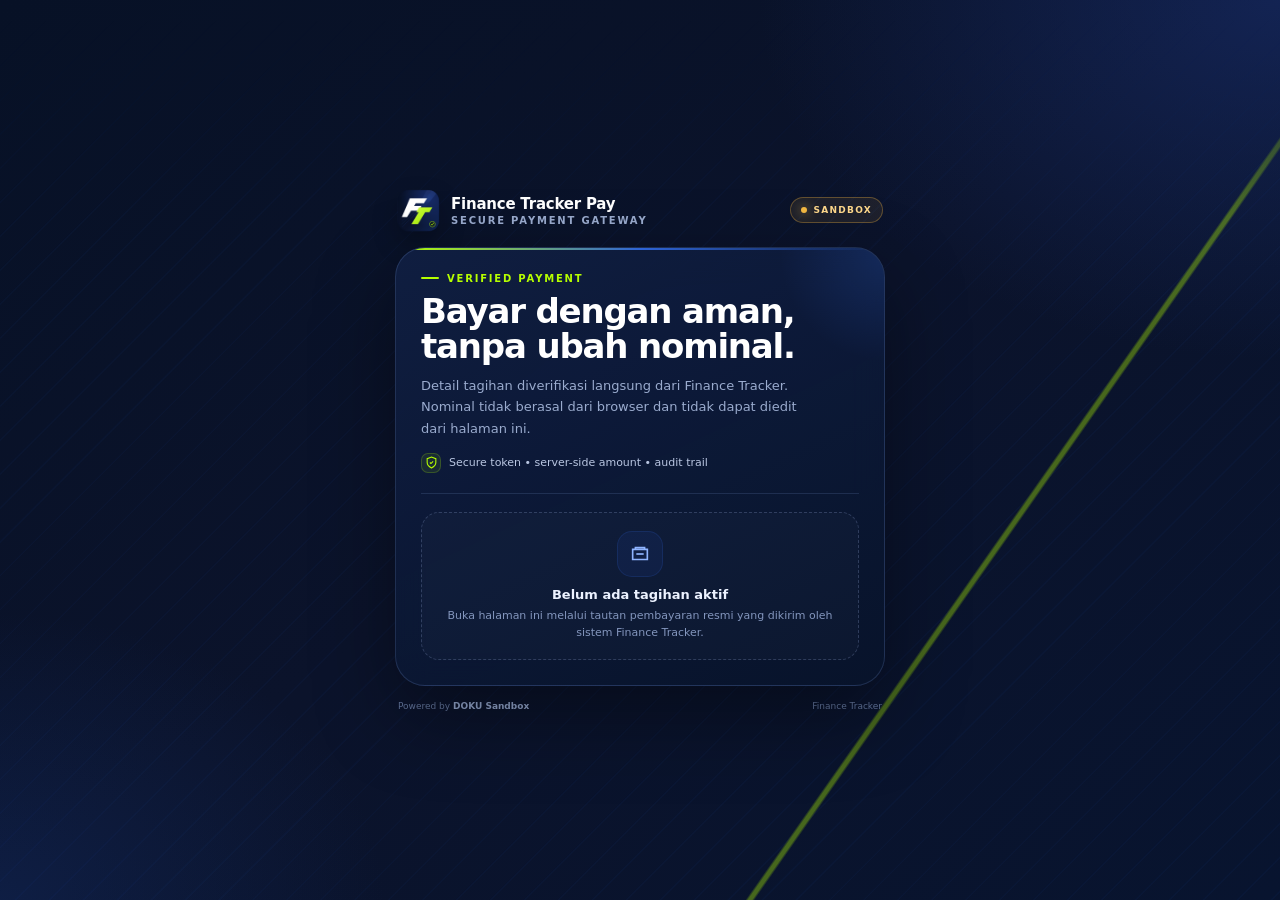
==== index.html @ 3494af99 "Finance Tracker Pay PWA V1" ====
<!DOCTYPE html>
<html lang="id">
<head>
  <meta charset="UTF-8">
  <meta name="viewport" content="width=device-width, initial-scale=1, viewport-fit=cover">
  <meta name="referrer" content="no-referrer">
  <meta name="description" content="Finance Tracker Pay — secure payment portal.">
  <title>Finance Tracker Pay</title>

  <meta name="theme-color" content="#0B132B">
  <meta name="color-scheme" content="dark">
  <meta name="mobile-web-app-capable" content="yes">
  <meta name="apple-mobile-web-app-capable" content="yes">
  <meta name="apple-mobile-web-app-status-bar-style" content="black-translucent">
  <meta name="apple-mobile-web-app-title" content="FT Pay">
  <link rel="manifest" href="./manifest.webmanifest">
  <link rel="icon" type="image/png" sizes="192x192" href="./icons/icon-192.png">
  <link rel="apple-touch-icon" href="./icons/apple-touch-icon.png">

  <style>
    :root{
      --navy:#0B132B;
      --navy-2:#071126;
      --blue:#1E3A8A;
      --blue-2:#2E64D7;
      --green:#B6FF00;
      --green-soft:#D3FF42;
      --white:#FFFFFF;
      --ink:#EAF0FF;
      --muted:#9AABCE;
      --line:rgba(125,154,214,.18);
      --panel:rgba(12,24,55,.86);
      --panel-2:rgba(17,36,78,.58);
      --danger:#FF6B78;
      --warning:#F4B942;
      --success:#B6FF00;
      --shadow:0 30px 80px rgba(0,0,0,.38);
    }
    *{box-sizing:border-box}
    html{min-height:100%;background:var(--navy)}
    body{
      margin:0;min-height:100vh;min-height:100dvh;padding:22px;
      display:grid;place-items:center;overflow-x:hidden;
      font-family:Inter,ui-sans-serif,system-ui,-apple-system,BlinkMacSystemFont,"Segoe UI",sans-serif;
      color:var(--ink);
      background:
        radial-gradient(900px 620px at 100% 0%,rgba(30,58,138,.42),transparent 58%),
        radial-gradient(700px 520px at 0% 100%,rgba(22,55,125,.30),transparent 55%),
        linear-gradient(145deg,#071126 0%,#0B132B 50%,#08142F 100%);
    }
    body:before{
      content:"";position:fixed;inset:0;pointer-events:none;opacity:.42;
      background:
        linear-gradient(125deg,transparent 0 72%,rgba(182,255,0,.85) 72.15% 72.35%,transparent 72.5%),
        repeating-linear-gradient(135deg,transparent 0 22px,rgba(46,100,215,.10) 23px 24px);
      mask-image:linear-gradient(to bottom,transparent 0,#000 24%,#000 100%);
    }
    .shell{width:min(100%,490px);position:relative;z-index:1}
    .brandbar{display:flex;align-items:center;justify-content:space-between;gap:14px;margin:0 2px 15px}
    .brand{display:flex;align-items:center;gap:11px;min-width:0}
    .brand-mark{width:43px;height:43px;flex:0 0 43px;border-radius:13px;box-shadow:0 12px 26px rgba(0,0,0,.24)}
    .brand-copy{min-width:0}
    .brand-name{font-size:15px;font-weight:850;letter-spacing:-.015em;color:#fff;white-space:nowrap}
    .brand-sub{font-size:10px;text-transform:uppercase;letter-spacing:.18em;color:var(--muted);font-weight:700;margin-top:2px}
    .env-badge{display:inline-flex;align-items:center;gap:7px;padding:7px 10px;border-radius:999px;border:1px solid rgba(244,185,66,.32);background:rgba(244,185,66,.08);color:#FFD98C;font-size:9px;font-weight:850;letter-spacing:.14em;text-transform:uppercase;white-space:nowrap}
    .env-dot{width:6px;height:6px;border-radius:50%;background:#F4B942;box-shadow:0 0 12px rgba(244,185,66,.9)}
    .card{position:relative;overflow:hidden;border:1px solid rgba(123,155,220,.20);border-radius:30px;padding:25px;background:linear-gradient(155deg,rgba(16,31,66,.96),rgba(8,19,43,.94));box-shadow:var(--shadow);backdrop-filter:blur(18px)}
    .card:before{content:"";position:absolute;inset:0 0 auto 0;height:2px;background:linear-gradient(90deg,var(--green),var(--blue-2),transparent)}
    .card:after{content:"";position:absolute;width:220px;height:220px;right:-115px;top:-105px;border-radius:50%;background:radial-gradient(circle,rgba(46,100,215,.22),transparent 70%);pointer-events:none}
    .eyebrow{display:flex;align-items:center;gap:8px;color:var(--green);font-size:10px;font-weight:850;letter-spacing:.18em;text-transform:uppercase;margin-bottom:10px}
    .eyebrow:before{content:"";width:18px;height:2px;background:var(--green);border-radius:2px}
    h1{margin:0;font-size:clamp(26px,7vw,34px);line-height:1.04;letter-spacing:-.035em;color:#fff}
    .subtitle{margin:10px 0 0;color:var(--muted);font-size:13px;line-height:1.65;max-width:390px}
    .hero{padding-bottom:20px;border-bottom:1px solid var(--line)}
    .security-row{display:flex;align-items:center;gap:8px;margin-top:14px;color:#B9C6E2;font-size:11px}
    .security-icon{width:20px;height:20px;display:grid;place-items:center;border-radius:7px;background:rgba(182,255,0,.08);border:1px solid rgba(182,255,0,.20);color:var(--green)}
    .detail{display:none;margin-top:18px;border:1px solid var(--line);border-radius:20px;overflow:hidden;background:rgba(255,255,255,.025)}
    .detail-row{display:grid;grid-template-columns:1fr auto;gap:14px;align-items:start;padding:13px 14px;border-bottom:1px solid var(--line)}
    .detail-row:last-child{border-bottom:0}
    .detail-row.amount-row{background:linear-gradient(90deg,rgba(182,255,0,.055),rgba(30,58,138,.06))}
    .detail-label{font-size:9px;font-weight:800;letter-spacing:.14em;text-transform:uppercase;color:#7185AE;padding-top:2px}
    .detail-value{font-size:13px;font-weight:700;color:#EAF0FF;text-align:right;max-width:280px;word-break:break-word}
    .amount-value{font-size:24px;line-height:1;font-weight:900;letter-spacing:-.03em;color:var(--green-soft)}
    .status-pill{display:inline-flex;align-items:center;gap:7px;padding:6px 9px;border-radius:999px;border:1px solid rgba(137,158,204,.20);background:rgba(137,158,204,.08);color:#C9D4EB;font-size:9px;font-weight:850;letter-spacing:.09em;text-transform:uppercase}
    .status-pill:before{content:"";width:6px;height:6px;border-radius:50%;background:currentColor;box-shadow:0 0 9px currentColor}
    .status-pill.open,.status-pill.payment_created,.status-pill.processing{color:#8DB6FF;border-color:rgba(75,130,240,.25);background:rgba(40,93,190,.10)}
    .status-pill.paid{color:var(--green);border-color:rgba(182,255,0,.25);background:rgba(182,255,0,.08)}
    .status-pill.expired,.status-pill.cancelled{color:#FF8E98;border-color:rgba(255,107,120,.25);background:rgba(255,107,120,.08)}
    .cta{width:100%;margin-top:16px;min-height:52px;border:0;border-radius:16px;padding:14px 18px;display:flex;align-items:center;justify-content:center;gap:10px;background:linear-gradient(135deg,#B6FF00,#9FEA00);color:#071126;font-size:14px;font-weight:900;letter-spacing:-.01em;cursor:pointer;box-shadow:0 12px 28px rgba(182,255,0,.15);transition:transform .15s ease,filter .15s ease,opacity .15s ease}
    .cta:hover{transform:translateY(-1px);filter:brightness(1.04)}
    .cta:active{transform:translateY(0)}
    .cta:disabled{cursor:not-allowed;opacity:.48;filter:saturate(.55);box-shadow:none;transform:none}
    .cta svg{width:17px;height:17px}
    .secondary-btn{width:100%;margin-top:10px;min-height:48px;border:1px solid var(--line);border-radius:15px;padding:12px 16px;background:rgba(255,255,255,.025);color:#DCE6FA;font-size:13px;font-weight:800;cursor:pointer}
    .status-box{display:none;margin-top:12px;padding:12px 13px;border-radius:14px;font-size:11px;line-height:1.55;border:1px solid transparent}
    .status-box.loading{display:block;color:#AFC7F8;background:rgba(46,100,215,.08);border-color:rgba(46,100,215,.18)}
    .status-box.success{display:block;color:#D8FFA4;background:rgba(182,255,0,.055);border-color:rgba(182,255,0,.15)}
    .status-box.error{display:block;color:#FFB1B8;background:rgba(255,107,120,.07);border-color:rgba(255,107,120,.16)}
    .empty{display:none;margin-top:18px;padding:18px;border-radius:18px;border:1px dashed rgba(137,158,204,.28);background:rgba(255,255,255,.02);text-align:center}
    .empty-icon{width:46px;height:46px;margin:0 auto 10px;display:grid;place-items:center;border-radius:15px;background:rgba(46,100,215,.09);border:1px solid rgba(46,100,215,.18);color:#8FB4FF}
    .empty-title{font-size:13px;font-weight:850;color:#ECF2FF}
    .empty-copy{font-size:11px;line-height:1.55;color:#8396BD;margin-top:5px}
    .footer{display:flex;align-items:center;justify-content:space-between;gap:12px;margin-top:15px;padding:0 3px;color:#65789F;font-size:9px}
    .footer strong{color:#95A8CF;font-weight:800}
    .install-btn{display:none;border:0;background:none;color:#AFC4ED;font:inherit;font-weight:800;cursor:pointer;padding:0}
    .spinner{width:14px;height:14px;border-radius:50%;border:2px solid rgba(7,17,38,.25);border-top-color:#071126;animation:spin .75s linear infinite}
    @keyframes spin{to{transform:rotate(360deg)}}
    @media(max-width:390px){body{padding:16px}.card{padding:20px;border-radius:25px}.detail-row{grid-template-columns:1fr}.detail-value{text-align:left;max-width:none}.amount-value{font-size:23px}.brand-sub{display:none}}
    @media(prefers-reduced-motion:reduce){*,*:before,*:after{scroll-behavior:auto!important;animation-duration:.001ms!important;animation-iteration-count:1!important;transition:none!important}}
</style>
</head>
<body>
  <main class="shell">
    <header class="brandbar">
      <div class="brand">
        <img class="brand-mark" src="./icons/icon-192.png" alt="FT Pay">
        <div class="brand-copy">
          <div class="brand-name">Finance Tracker Pay</div>
          <div class="brand-sub">Secure Payment Gateway</div>
        </div>
      </div>
      <div class="env-badge"><span class="env-dot"></span>Sandbox</div>
    </header>

    <section class="card" aria-labelledby="pageTitle">
      <div class="hero">
        <div class="eyebrow">Verified Payment</div>
        <h1 id="pageTitle">Bayar dengan aman,<br>tanpa ubah nominal.</h1>
        <p class="subtitle">Detail tagihan diverifikasi langsung dari Finance Tracker. Nominal tidak berasal dari browser dan tidak dapat diedit dari halaman ini.</p>
        <div class="security-row">
          <span class="security-icon" aria-hidden="true">
            <svg viewBox="0 0 24 24" width="13" height="13" fill="none" stroke="currentColor" stroke-width="2"><path d="M12 22s8-4 8-10V5l-8-3-8 3v7c0 6 8 10 8 10Z"/><path d="m9 12 2 2 4-4"/></svg>
          </span>
          Secure token • server-side amount • audit trail
        </div>
      </div>

      <div id="paymentDetail" class="detail" aria-live="polite">
        <div class="detail-row"><span class="detail-label">Referensi</span><span id="referenceNumber" class="detail-value">-</span></div>
        <div class="detail-row"><span class="detail-label">Customer</span><span id="customerName" class="detail-value">-</span></div>
        <div class="detail-row"><span class="detail-label">Keterangan</span><span id="description" class="detail-value">-</span></div>
        <div class="detail-row amount-row"><span class="detail-label">Nominal Resmi</span><span id="amount" class="detail-value amount-value">-</span></div>
        <div class="detail-row"><span class="detail-label">Status</span><span id="paymentStatus" class="status-pill">-</span></div>
      </div>

      <div id="emptyState" class="empty">
        <div class="empty-icon" aria-hidden="true">
          <svg viewBox="0 0 24 24" width="22" height="22" fill="none" stroke="currentColor" stroke-width="1.8"><path d="M4 7h16v11H4z"/><path d="M7 7V5h10v2"/><path d="M8 12h8"/></svg>
        </div>
        <div class="empty-title">Belum ada tagihan aktif</div>
        <div class="empty-copy">Buka halaman ini melalui tautan pembayaran resmi yang dikirim oleh sistem Finance Tracker.</div>
      </div>

      <button id="payButton" class="cta" type="button" disabled>
        <span id="payButtonLabel">Memuat pembayaran...</span>
        <svg viewBox="0 0 24 24" fill="none" stroke="currentColor" stroke-width="2.2"><path d="M5 12h14"/><path d="m13 6 6 6-6 6"/></svg>
      </button>

      <div id="statusBox" class="status-box loading" role="status" aria-live="polite">Memeriksa payment request...</div>
    </section>

    <footer class="footer">
      <span>Powered by <strong>DOKU Sandbox</strong></span>
      <button id="installButton" class="install-btn" type="button">Install FT Pay</button>
      <span>Finance Tracker</span>
    </footer>
  </main>

  <script>
    const API_URL='https://script.google.com/macros/s/AKfycbznn7Acyvb23wN8IBgG95UGuv1fb0SZ-rbpebE2ZGVu-6qINGFwkDV7tyNUpi2CADqu/exec';
    const paymentDetail=document.getElementById('paymentDetail');
    const emptyState=document.getElementById('emptyState');
    const referenceNumber=document.getElementById('referenceNumber');
    const customerName=document.getElementById('customerName');
    const description=document.getElementById('description');
    const amountBox=document.getElementById('amount');
    const paymentStatus=document.getElementById('paymentStatus');
    const payButton=document.getElementById('payButton');
    const payButtonLabel=document.getElementById('payButtonLabel');
    const statusBox=document.getElementById('statusBox');
    const installButton=document.getElementById('installButton');
    const TOKEN_STORAGE_KEY='doku_secure_payment_token';
    const queryParams=new URLSearchParams(window.location.search);
    const hashParams=new URLSearchParams(window.location.hash?window.location.hash.substring(1):'');
    const tokenFromUrl=String(hashParams.get('token')||queryParams.get('token')||'').trim();

    if(tokenFromUrl){
      try{sessionStorage.setItem(TOKEN_STORAGE_KEY,tokenFromUrl);}catch(err){}
      try{history.replaceState(null,document.title,window.location.pathname);}catch(err){}
    }

    let storedToken='';
    try{storedToken=sessionStorage.getItem(TOKEN_STORAGE_KEY)||'';}catch(err){}
    const paymentToken=String(tokenFromUrl||storedToken||'').trim();
    let currentPayment=null;

    if(!paymentToken){showEmptyState();}
    else if(!/^[a-f0-9]{128}$/i.test(paymentToken)){showError('Link pembayaran tidak valid atau sudah tidak tersedia.');}
    else{loadSecurePayment();}

    payButton.addEventListener('click',function(){
      if(!currentPayment||currentPayment.can_pay!==true)return;
      createSecurePayment();
    });

    function loadSecurePayment(){
      emptyState.style.display='none';
      setStatus('loading','Memeriksa payment request...');
      setButton(true,'Memuat pembayaran...');
      jsonpRequest('getSecurePayment',paymentToken,function(response){
        if(!response||response.success!==true||!response.data){showError(response?.message||'Payment request tidak dapat dibaca.');return;}
        currentPayment=response.data;
        renderPayment(currentPayment);
      });
    }

    function renderPayment(data){
      referenceNumber.textContent=data.reference_number||'-';
      customerName.textContent=data.customer_name||'-';
      description.textContent=data.description||'-';
      amountBox.textContent=formatMoney(data.amount,data.currency||'IDR');
      const status=String(data.status||'-').toUpperCase();
      paymentStatus.textContent=status;
      paymentStatus.className='status-pill '+status.toLowerCase();
      paymentDetail.style.display='block';
      emptyState.style.display='none';

      if(status==='PAID'){
        setButton(true,'Pembayaran Sudah Berhasil');
        setStatus('success','Pembayaran ini sudah dikonfirmasi dan tercatat.');
        return;
      }
      if(status==='EXPIRED'){
        setButton(true,'Pembayaran Kedaluwarsa');
        showError('Masa pembayaran telah berakhir. Gunakan tautan pembayaran baru.');
        return;
      }
      if(status==='CANCELLED'){
        setButton(true,'Pembayaran Dibatalkan');
        showError('Payment request ini sudah tidak aktif.');
        return;
      }
      if(data.can_pay!==true){
        setButton(true,'Pembayaran Tidak Tersedia');
        showError('Pembayaran belum dapat diproses untuk status ini.');
        return;
      }
      setButton(false,data.payment_created===true?'Lanjutkan Pembayaran':'Bayar dengan DOKU');
      setStatus('success','Detail pembayaran berhasil diverifikasi dari backend.');
    }

    function createSecurePayment(){
      setButton(true,'Memproses...');
      setStatus('loading','Menyiapkan transaksi DOKU...');
      jsonpRequest('createSecurePayment',paymentToken,function(response){
        if(!response||response.success!==true){setButton(false,'Coba Lagi');showError(response?.message||'Gagal membuat pembayaran.');return;}
        const paymentUrl=response?.data?.payment_url;
        if(!paymentUrl){setButton(false,'Coba Lagi');showError('Payment URL tidak ditemukan.');return;}
        setStatus('loading',response?.data?.reused===true?'Melanjutkan transaksi DOKU yang sudah dibuat...':'Transaksi siap. Mengarahkan ke DOKU...');
        window.location.href=paymentUrl;
      });
    }

    function jsonpRequest(action,token,callback){
      const callbackName='ftPayCallback_'+Date.now()+'_'+Math.random().toString(36).slice(2);
      const script=document.createElement('script');
      const timeout=setTimeout(function(){cleanupJsonp(callbackName,script);showError('Server pembayaran tidak merespons. Silakan coba lagi.');setButton(false,'Coba Lagi');},20000);
      window[callbackName]=function(response){clearTimeout(timeout);cleanupJsonp(callbackName,script);callback(response);};
      script.src=API_URL+'?action='+encodeURIComponent(action)+'&token='+encodeURIComponent(token)+'&callback='+encodeURIComponent(callbackName);
      script.onerror=function(){clearTimeout(timeout);cleanupJsonp(callbackName,script);showError('Tidak dapat menghubungi server pembayaran.');setButton(false,'Coba Lagi');};
      document.body.appendChild(script);
    }

    function cleanupJsonp(callbackName,script){if(script&&script.parentNode)script.remove();try{delete window[callbackName];}catch(err){}}
    function formatMoney(amount,currency){const number=Number(amount);if(!Number.isFinite(number))return '-';try{return new Intl.NumberFormat('id-ID',{style:'currency',currency:currency||'IDR',maximumFractionDigits:0}).format(number);}catch(err){return 'Rp'+number.toLocaleString('id-ID');}}
    function setStatus(type,message){statusBox.className='status-box '+type;statusBox.textContent=message;}
    function setButton(disabled,label){payButton.disabled=disabled;payButtonLabel.textContent=label;}
    function showError(message){paymentDetail.style.display=paymentDetail.style.display||'none';setStatus('error',message);}
    function showEmptyState(){paymentDetail.style.display='none';emptyState.style.display='block';payButton.style.display='none';statusBox.style.display='none';}

    let deferredInstallPrompt=null;
    window.addEventListener('beforeinstallprompt',function(event){event.preventDefault();deferredInstallPrompt=event;installButton.style.display='inline';});
    installButton.addEventListener('click',async function(){if(!deferredInstallPrompt)return;deferredInstallPrompt.prompt();try{await deferredInstallPrompt.userChoice;}catch(err){}deferredInstallPrompt=null;installButton.style.display='none';});
    window.addEventListener('appinstalled',function(){installButton.style.display='none';deferredInstallPrompt=null;});
    if('serviceWorker' in navigator){window.addEventListener('load',function(){navigator.serviceWorker.register('./sw.js').catch(function(){});});}
  </script>
</body>
</html>
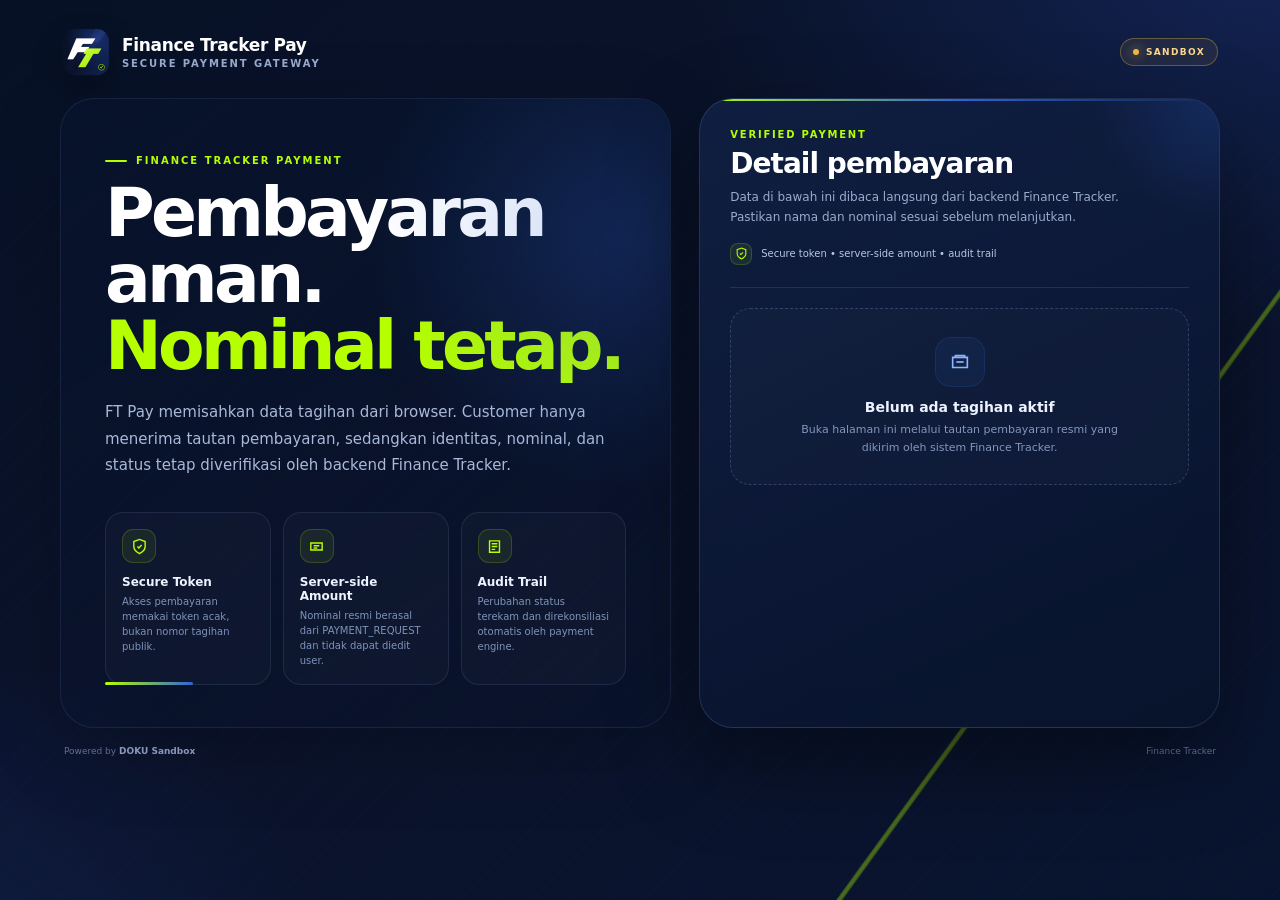
==== commit c2d2a08e: "Update index.html" ====
--- a/index.html
+++ b/index.html
@@ -6,7 +6,6 @@
   <meta name="referrer" content="no-referrer">
   <meta name="description" content="Finance Tracker Pay — secure payment portal.">
   <title>Finance Tracker Pay</title>
-
   <meta name="theme-color" content="#0B132B">
   <meta name="color-scheme" content="dark">
   <meta name="mobile-web-app-capable" content="yes">
@@ -16,96 +15,68 @@
   <link rel="manifest" href="./manifest.webmanifest">
   <link rel="icon" type="image/png" sizes="192x192" href="./icons/icon-192.png">
   <link rel="apple-touch-icon" href="./icons/apple-touch-icon.png">
-
   <style>
     :root{
-      --navy:#0B132B;
-      --navy-2:#071126;
-      --blue:#1E3A8A;
-      --blue-2:#2E64D7;
-      --green:#B6FF00;
-      --green-soft:#D3FF42;
-      --white:#FFFFFF;
-      --ink:#EAF0FF;
-      --muted:#9AABCE;
-      --line:rgba(125,154,214,.18);
-      --panel:rgba(12,24,55,.86);
-      --panel-2:rgba(17,36,78,.58);
-      --danger:#FF6B78;
-      --warning:#F4B942;
-      --success:#B6FF00;
-      --shadow:0 30px 80px rgba(0,0,0,.38);
+      --navy:#0B132B;--navy-2:#071126;--blue:#1E3A8A;--blue-2:#2E64D7;
+      --green:#B6FF00;--green-soft:#D3FF42;--white:#FFFFFF;--ink:#EAF0FF;
+      --muted:#9AABCE;--muted-2:#7185AE;--line:rgba(125,154,214,.18);
+      --panel:rgba(12,24,55,.88);--panel-2:rgba(17,36,78,.60);--danger:#FF6B78;
+      --warning:#F4B942;--shadow:0 34px 90px rgba(0,0,0,.40);
     }
     *{box-sizing:border-box}
     html{min-height:100%;background:var(--navy)}
     body{
-      margin:0;min-height:100vh;min-height:100dvh;padding:22px;
-      display:grid;place-items:center;overflow-x:hidden;
+      margin:0;min-height:100vh;min-height:100dvh;padding:28px;
       font-family:Inter,ui-sans-serif,system-ui,-apple-system,BlinkMacSystemFont,"Segoe UI",sans-serif;
-      color:var(--ink);
+      color:var(--ink);overflow-x:hidden;
       background:
-        radial-gradient(900px 620px at 100% 0%,rgba(30,58,138,.42),transparent 58%),
-        radial-gradient(700px 520px at 0% 100%,rgba(22,55,125,.30),transparent 55%),
-        linear-gradient(145deg,#071126 0%,#0B132B 50%,#08142F 100%);
-    }
-    body:before{
-      content:"";position:fixed;inset:0;pointer-events:none;opacity:.42;
-      background:
-        linear-gradient(125deg,transparent 0 72%,rgba(182,255,0,.85) 72.15% 72.35%,transparent 72.5%),
-        repeating-linear-gradient(135deg,transparent 0 22px,rgba(46,100,215,.10) 23px 24px);
-      mask-image:linear-gradient(to bottom,transparent 0,#000 24%,#000 100%);
-    }
-    .shell{width:min(100%,490px);position:relative;z-index:1}
-    .brandbar{display:flex;align-items:center;justify-content:space-between;gap:14px;margin:0 2px 15px}
-    .brand{display:flex;align-items:center;gap:11px;min-width:0}
-    .brand-mark{width:43px;height:43px;flex:0 0 43px;border-radius:13px;box-shadow:0 12px 26px rgba(0,0,0,.24)}
-    .brand-copy{min-width:0}
-    .brand-name{font-size:15px;font-weight:850;letter-spacing:-.015em;color:#fff;white-space:nowrap}
-    .brand-sub{font-size:10px;text-transform:uppercase;letter-spacing:.18em;color:var(--muted);font-weight:700;margin-top:2px}
-    .env-badge{display:inline-flex;align-items:center;gap:7px;padding:7px 10px;border-radius:999px;border:1px solid rgba(244,185,66,.32);background:rgba(244,185,66,.08);color:#FFD98C;font-size:9px;font-weight:850;letter-spacing:.14em;text-transform:uppercase;white-space:nowrap}
+        radial-gradient(1000px 720px at 100% -10%,rgba(30,58,138,.46),transparent 60%),
+        radial-gradient(800px 620px at -10% 110%,rgba(30,58,138,.28),transparent 58%),
+        linear-gradient(145deg,#071126 0%,#0B132B 52%,#08142F 100%);
+    }
+    body:before{content:"";position:fixed;inset:0;pointer-events:none;opacity:.42;background:
+      linear-gradient(126deg,transparent 0 77%,rgba(182,255,0,.88) 77.12% 77.28%,transparent 77.42%),
+      repeating-linear-gradient(135deg,transparent 0 24px,rgba(46,100,215,.09) 25px 26px);
+      mask-image:linear-gradient(to bottom,transparent 0,#000 20%,#000 100%)}
+    .shell{width:min(100%,1160px);margin:0 auto;position:relative;z-index:1}
+    .brandbar{display:flex;align-items:center;justify-content:space-between;gap:18px;margin:0 2px 22px}
+    .brand{display:flex;align-items:center;gap:12px;min-width:0}.brand-mark{width:48px;height:48px;flex:0 0 48px;border-radius:14px;box-shadow:0 14px 30px rgba(0,0,0,.26)}
+    .brand-copy{min-width:0}.brand-name{font-size:17px;font-weight:900;letter-spacing:-.02em;color:#fff;white-space:nowrap}.brand-sub{font-size:10px;text-transform:uppercase;letter-spacing:.19em;color:var(--muted);font-weight:800;margin-top:3px}
+    .env-badge{display:inline-flex;align-items:center;gap:7px;padding:8px 12px;border-radius:999px;border:1px solid rgba(244,185,66,.34);background:rgba(244,185,66,.08);color:#FFD98C;font-size:9px;font-weight:900;letter-spacing:.15em;text-transform:uppercase;white-space:nowrap}
     .env-dot{width:6px;height:6px;border-radius:50%;background:#F4B942;box-shadow:0 0 12px rgba(244,185,66,.9)}
-    .card{position:relative;overflow:hidden;border:1px solid rgba(123,155,220,.20);border-radius:30px;padding:25px;background:linear-gradient(155deg,rgba(16,31,66,.96),rgba(8,19,43,.94));box-shadow:var(--shadow);backdrop-filter:blur(18px)}
+    .workspace{display:grid;grid-template-columns:minmax(0,1.08fr) minmax(420px,.92fr);gap:28px;align-items:stretch}
+    .intro{position:relative;min-height:610px;padding:56px 44px 42px;border:1px solid rgba(123,155,220,.13);border-radius:34px;overflow:hidden;background:linear-gradient(145deg,rgba(8,20,47,.54),rgba(7,17,38,.20));box-shadow:0 24px 80px rgba(0,0,0,.18)}
+    .intro:before{content:"";position:absolute;inset:-120px -210px auto auto;width:520px;height:520px;border-radius:50%;background:radial-gradient(circle,rgba(46,100,215,.24),transparent 68%);pointer-events:none}
+    .intro:after{content:"";position:absolute;left:44px;bottom:42px;width:88px;height:3px;border-radius:3px;background:linear-gradient(90deg,var(--green),var(--blue-2))}
+    .eyebrow{display:flex;align-items:center;gap:9px;color:var(--green);font-size:10px;font-weight:900;letter-spacing:.20em;text-transform:uppercase;margin-bottom:14px}.eyebrow:before{content:"";width:22px;height:2px;background:var(--green);border-radius:2px}
+    .intro h1{margin:0;max-width:640px;font-size:clamp(42px,5.3vw,68px);line-height:.98;letter-spacing:-.055em;color:#fff}
+    .intro h1 .accent{color:var(--green)}
+    .intro-copy{max-width:600px;margin:20px 0 0;color:#AAB9D8;font-size:15px;line-height:1.75}
+    .trust-grid{display:grid;grid-template-columns:repeat(3,1fr);gap:12px;margin-top:34px}
+    .trust-item{min-height:120px;padding:16px;border:1px solid rgba(125,154,214,.14);border-radius:18px;background:rgba(255,255,255,.025)}
+    .trust-icon{width:34px;height:34px;display:grid;place-items:center;border-radius:11px;background:rgba(182,255,0,.07);border:1px solid rgba(182,255,0,.17);color:var(--green);margin-bottom:12px}.trust-icon svg{width:17px;height:17px}
+    .trust-title{font-size:12px;font-weight:900;color:#EDF3FF}.trust-copy{margin-top:5px;color:#7F93BA;font-size:10px;line-height:1.5}
+    .card{position:relative;overflow:hidden;border:1px solid rgba(123,155,220,.20);border-radius:34px;padding:30px;background:linear-gradient(155deg,rgba(16,31,66,.97),rgba(8,19,43,.95));box-shadow:var(--shadow);backdrop-filter:blur(18px)}
     .card:before{content:"";position:absolute;inset:0 0 auto 0;height:2px;background:linear-gradient(90deg,var(--green),var(--blue-2),transparent)}
-    .card:after{content:"";position:absolute;width:220px;height:220px;right:-115px;top:-105px;border-radius:50%;background:radial-gradient(circle,rgba(46,100,215,.22),transparent 70%);pointer-events:none}
-    .eyebrow{display:flex;align-items:center;gap:8px;color:var(--green);font-size:10px;font-weight:850;letter-spacing:.18em;text-transform:uppercase;margin-bottom:10px}
-    .eyebrow:before{content:"";width:18px;height:2px;background:var(--green);border-radius:2px}
-    h1{margin:0;font-size:clamp(26px,7vw,34px);line-height:1.04;letter-spacing:-.035em;color:#fff}
-    .subtitle{margin:10px 0 0;color:var(--muted);font-size:13px;line-height:1.65;max-width:390px}
-    .hero{padding-bottom:20px;border-bottom:1px solid var(--line)}
-    .security-row{display:flex;align-items:center;gap:8px;margin-top:14px;color:#B9C6E2;font-size:11px}
-    .security-icon{width:20px;height:20px;display:grid;place-items:center;border-radius:7px;background:rgba(182,255,0,.08);border:1px solid rgba(182,255,0,.20);color:var(--green)}
-    .detail{display:none;margin-top:18px;border:1px solid var(--line);border-radius:20px;overflow:hidden;background:rgba(255,255,255,.025)}
-    .detail-row{display:grid;grid-template-columns:1fr auto;gap:14px;align-items:start;padding:13px 14px;border-bottom:1px solid var(--line)}
-    .detail-row:last-child{border-bottom:0}
-    .detail-row.amount-row{background:linear-gradient(90deg,rgba(182,255,0,.055),rgba(30,58,138,.06))}
-    .detail-label{font-size:9px;font-weight:800;letter-spacing:.14em;text-transform:uppercase;color:#7185AE;padding-top:2px}
-    .detail-value{font-size:13px;font-weight:700;color:#EAF0FF;text-align:right;max-width:280px;word-break:break-word}
-    .amount-value{font-size:24px;line-height:1;font-weight:900;letter-spacing:-.03em;color:var(--green-soft)}
-    .status-pill{display:inline-flex;align-items:center;gap:7px;padding:6px 9px;border-radius:999px;border:1px solid rgba(137,158,204,.20);background:rgba(137,158,204,.08);color:#C9D4EB;font-size:9px;font-weight:850;letter-spacing:.09em;text-transform:uppercase}
-    .status-pill:before{content:"";width:6px;height:6px;border-radius:50%;background:currentColor;box-shadow:0 0 9px currentColor}
-    .status-pill.open,.status-pill.payment_created,.status-pill.processing{color:#8DB6FF;border-color:rgba(75,130,240,.25);background:rgba(40,93,190,.10)}
-    .status-pill.paid{color:var(--green);border-color:rgba(182,255,0,.25);background:rgba(182,255,0,.08)}
-    .status-pill.expired,.status-pill.cancelled{color:#FF8E98;border-color:rgba(255,107,120,.25);background:rgba(255,107,120,.08)}
-    .cta{width:100%;margin-top:16px;min-height:52px;border:0;border-radius:16px;padding:14px 18px;display:flex;align-items:center;justify-content:center;gap:10px;background:linear-gradient(135deg,#B6FF00,#9FEA00);color:#071126;font-size:14px;font-weight:900;letter-spacing:-.01em;cursor:pointer;box-shadow:0 12px 28px rgba(182,255,0,.15);transition:transform .15s ease,filter .15s ease,opacity .15s ease}
-    .cta:hover{transform:translateY(-1px);filter:brightness(1.04)}
-    .cta:active{transform:translateY(0)}
-    .cta:disabled{cursor:not-allowed;opacity:.48;filter:saturate(.55);box-shadow:none;transform:none}
-    .cta svg{width:17px;height:17px}
-    .secondary-btn{width:100%;margin-top:10px;min-height:48px;border:1px solid var(--line);border-radius:15px;padding:12px 16px;background:rgba(255,255,255,.025);color:#DCE6FA;font-size:13px;font-weight:800;cursor:pointer}
-    .status-box{display:none;margin-top:12px;padding:12px 13px;border-radius:14px;font-size:11px;line-height:1.55;border:1px solid transparent}
-    .status-box.loading{display:block;color:#AFC7F8;background:rgba(46,100,215,.08);border-color:rgba(46,100,215,.18)}
-    .status-box.success{display:block;color:#D8FFA4;background:rgba(182,255,0,.055);border-color:rgba(182,255,0,.15)}
-    .status-box.error{display:block;color:#FFB1B8;background:rgba(255,107,120,.07);border-color:rgba(255,107,120,.16)}
-    .empty{display:none;margin-top:18px;padding:18px;border-radius:18px;border:1px dashed rgba(137,158,204,.28);background:rgba(255,255,255,.02);text-align:center}
-    .empty-icon{width:46px;height:46px;margin:0 auto 10px;display:grid;place-items:center;border-radius:15px;background:rgba(46,100,215,.09);border:1px solid rgba(46,100,215,.18);color:#8FB4FF}
-    .empty-title{font-size:13px;font-weight:850;color:#ECF2FF}
-    .empty-copy{font-size:11px;line-height:1.55;color:#8396BD;margin-top:5px}
-    .footer{display:flex;align-items:center;justify-content:space-between;gap:12px;margin-top:15px;padding:0 3px;color:#65789F;font-size:9px}
-    .footer strong{color:#95A8CF;font-weight:800}
-    .install-btn{display:none;border:0;background:none;color:#AFC4ED;font:inherit;font-weight:800;cursor:pointer;padding:0}
-    .spinner{width:14px;height:14px;border-radius:50%;border:2px solid rgba(7,17,38,.25);border-top-color:#071126;animation:spin .75s linear infinite}
-    @keyframes spin{to{transform:rotate(360deg)}}
-    @media(max-width:390px){body{padding:16px}.card{padding:20px;border-radius:25px}.detail-row{grid-template-columns:1fr}.detail-value{text-align:left;max-width:none}.amount-value{font-size:23px}.brand-sub{display:none}}
+    .card:after{content:"";position:absolute;width:250px;height:250px;right:-125px;top:-125px;border-radius:50%;background:radial-gradient(circle,rgba(46,100,215,.22),transparent 70%);pointer-events:none}
+    .card-head{padding-bottom:22px;border-bottom:1px solid var(--line);position:relative;z-index:1}
+    .card-kicker{color:var(--green);font-size:10px;font-weight:900;letter-spacing:.18em;text-transform:uppercase;margin-bottom:9px}
+    .card h2,.card h1{margin:0;color:#fff;letter-spacing:-.035em}.card h2{font-size:28px;line-height:1.05}.card h1{font-size:30px;line-height:1.05}
+    .card-subtitle{margin:10px 0 0;color:var(--muted);font-size:12px;line-height:1.65;max-width:430px}
+    .secure-note{display:flex;align-items:center;gap:9px;margin-top:15px;color:#B9C6E2;font-size:10px}.secure-note-icon{width:22px;height:22px;display:grid;place-items:center;border-radius:8px;background:rgba(182,255,0,.08);border:1px solid rgba(182,255,0,.18);color:var(--green)}
+    .detail{display:none;margin-top:20px;border:1px solid var(--line);border-radius:20px;overflow:hidden;background:rgba(255,255,255,.025)}
+    .detail-row{display:grid;grid-template-columns:145px 1fr;gap:18px;align-items:start;padding:14px 15px;border-bottom:1px solid var(--line)}.detail-row:last-child{border-bottom:0}.detail-row.amount-row{background:linear-gradient(90deg,rgba(182,255,0,.055),rgba(30,58,138,.06))}
+    .detail-label{font-size:9px;font-weight:850;letter-spacing:.14em;text-transform:uppercase;color:var(--muted-2);padding-top:2px}.detail-value{font-size:13px;font-weight:750;color:#EAF0FF;text-align:right;word-break:break-word}.amount-value{font-size:26px;line-height:1;font-weight:950;letter-spacing:-.035em;color:var(--green-soft)}
+    .status-pill{display:inline-flex;align-items:center;gap:7px;padding:6px 9px;border-radius:999px;border:1px solid rgba(137,158,204,.20);background:rgba(137,158,204,.08);color:#C9D4EB;font-size:9px;font-weight:900;letter-spacing:.09em;text-transform:uppercase}.status-pill:before{content:"";width:6px;height:6px;border-radius:50%;background:currentColor;box-shadow:0 0 9px currentColor}
+    .status-pill.open,.status-pill.payment_created,.status-pill.processing{color:#8DB6FF;border-color:rgba(75,130,240,.25);background:rgba(40,93,190,.10)}.status-pill.paid{color:var(--green);border-color:rgba(182,255,0,.25);background:rgba(182,255,0,.08)}.status-pill.expired,.status-pill.cancelled{color:#FF8E98;border-color:rgba(255,107,120,.25);background:rgba(255,107,120,.08)}
+    .empty{display:none;margin-top:20px;padding:28px 20px;border-radius:20px;border:1px dashed rgba(137,158,204,.28);background:rgba(255,255,255,.02);text-align:center}.empty-icon{width:50px;height:50px;margin:0 auto 12px;display:grid;place-items:center;border-radius:16px;background:rgba(46,100,215,.09);border:1px solid rgba(46,100,215,.18);color:#8FB4FF}.empty-title{font-size:14px;font-weight:900;color:#ECF2FF}.empty-copy{max-width:340px;margin:6px auto 0;font-size:11px;line-height:1.6;color:#8396BD}
+    .cta{width:100%;margin-top:17px;min-height:54px;border:0;border-radius:16px;padding:14px 18px;display:flex;align-items:center;justify-content:center;gap:10px;background:linear-gradient(135deg,#B6FF00,#9FEA00);color:#071126;font-size:14px;font-weight:950;letter-spacing:-.01em;cursor:pointer;box-shadow:0 13px 30px rgba(182,255,0,.15);transition:transform .15s ease,filter .15s ease,opacity .15s ease}.cta:hover{transform:translateY(-1px);filter:brightness(1.04)}.cta:active{transform:translateY(0)}.cta:disabled{cursor:not-allowed;opacity:.48;filter:saturate(.55);box-shadow:none;transform:none}.cta svg{width:17px;height:17px}
+    .secondary-btn{width:100%;margin-top:10px;min-height:48px;border:1px solid var(--line);border-radius:15px;padding:12px 16px;background:rgba(255,255,255,.025);color:#DCE6FA;font-size:13px;font-weight:850;cursor:pointer}
+    .status-box{display:none;margin-top:12px;padding:12px 13px;border-radius:14px;font-size:11px;line-height:1.55;border:1px solid transparent}.status-box.loading{display:block;color:#AFC7F8;background:rgba(46,100,215,.08);border-color:rgba(46,100,215,.18)}.status-box.success{display:block;color:#D8FFA4;background:rgba(182,255,0,.055);border-color:rgba(182,255,0,.15)}.status-box.error{display:block;color:#FFB1B8;background:rgba(255,107,120,.07);border-color:rgba(255,107,120,.16)}
+    .footer{display:flex;align-items:center;justify-content:space-between;gap:12px;margin-top:18px;padding:0 4px;color:#65789F;font-size:9px}.footer strong{color:#95A8CF;font-weight:850}.install-btn{display:none;border:0;background:none;color:#AFC4ED;font:inherit;font-weight:850;cursor:pointer;padding:0}
+    .result-icon{width:78px;height:78px;margin-bottom:20px;display:grid;place-items:center;border-radius:24px;border:1px solid rgba(46,100,215,.18);background:rgba(46,100,215,.07);color:#8FB4FF;box-shadow:0 14px 36px rgba(0,0,0,.20)}.result-icon svg{width:36px;height:36px}.result-icon.success{color:var(--green);background:rgba(182,255,0,.07);border-color:rgba(182,255,0,.2)}.result-icon.failed{color:#FF8E98;background:rgba(255,107,120,.07);border-color:rgba(255,107,120,.18)}
+    @media(max-width:900px){body{padding:20px}.shell{width:min(100%,600px)}.workspace{grid-template-columns:1fr;gap:16px}.intro{min-height:auto;padding:28px 26px 30px}.intro h1{font-size:clamp(34px,8vw,48px)}.intro-copy{font-size:13px;margin-top:14px}.trust-grid{margin-top:22px}.card{padding:26px}.intro:after{display:none}}
+    @media(max-width:560px){body{padding:15px}.brandbar{margin-bottom:14px}.brand-mark{width:42px;height:42px;flex-basis:42px}.brand-name{font-size:15px}.brand-sub{display:none}.intro{padding:22px 20px;border-radius:26px}.intro h1{font-size:34px}.intro-copy{font-size:12px}.trust-grid{grid-template-columns:1fr;gap:8px}.trust-item{min-height:0;padding:12px 13px;display:grid;grid-template-columns:30px 1fr;column-gap:10px;align-items:center}.trust-icon{width:30px;height:30px;margin:0;grid-row:1/3}.trust-title{font-size:11px}.trust-copy{margin:1px 0 0}.card{padding:21px;border-radius:26px}.card h2,.card h1{font-size:25px}.detail-row{grid-template-columns:1fr;gap:5px}.detail-value{text-align:left}.amount-value{font-size:24px}.footer{flex-wrap:wrap;justify-content:center}.env-badge{padding:7px 9px}.result-icon{width:68px;height:68px;border-radius:21px}}
     @media(prefers-reduced-motion:reduce){*,*:before,*:after{scroll-behavior:auto!important;animation-duration:.001ms!important;animation-iteration-count:1!important;transition:none!important}}
 </style>
 </head>
@@ -114,60 +85,54 @@
     <header class="brandbar">
       <div class="brand">
         <img class="brand-mark" src="./icons/icon-192.png" alt="FT Pay">
-        <div class="brand-copy">
-          <div class="brand-name">Finance Tracker Pay</div>
-          <div class="brand-sub">Secure Payment Gateway</div>
-        </div>
+        <div class="brand-copy"><div class="brand-name">Finance Tracker Pay</div><div class="brand-sub">Secure Payment Gateway</div></div>
       </div>
       <div class="env-badge"><span class="env-dot"></span>Sandbox</div>
     </header>
 
-    <section class="card" aria-labelledby="pageTitle">
-      <div class="hero">
-        <div class="eyebrow">Verified Payment</div>
-        <h1 id="pageTitle">Bayar dengan aman,<br>tanpa ubah nominal.</h1>
-        <p class="subtitle">Detail tagihan diverifikasi langsung dari Finance Tracker. Nominal tidak berasal dari browser dan tidak dapat diedit dari halaman ini.</p>
-        <div class="security-row">
-          <span class="security-icon" aria-hidden="true">
-            <svg viewBox="0 0 24 24" width="13" height="13" fill="none" stroke="currentColor" stroke-width="2"><path d="M12 22s8-4 8-10V5l-8-3-8 3v7c0 6 8 10 8 10Z"/><path d="m9 12 2 2 4-4"/></svg>
-          </span>
-          Secure token • server-side amount • audit trail
-        </div>
-      </div>
-
-      <div id="paymentDetail" class="detail" aria-live="polite">
-        <div class="detail-row"><span class="detail-label">Referensi</span><span id="referenceNumber" class="detail-value">-</span></div>
-        <div class="detail-row"><span class="detail-label">Customer</span><span id="customerName" class="detail-value">-</span></div>
-        <div class="detail-row"><span class="detail-label">Keterangan</span><span id="description" class="detail-value">-</span></div>
-        <div class="detail-row amount-row"><span class="detail-label">Nominal Resmi</span><span id="amount" class="detail-value amount-value">-</span></div>
-        <div class="detail-row"><span class="detail-label">Status</span><span id="paymentStatus" class="status-pill">-</span></div>
-      </div>
-
-      <div id="emptyState" class="empty">
-        <div class="empty-icon" aria-hidden="true">
-          <svg viewBox="0 0 24 24" width="22" height="22" fill="none" stroke="currentColor" stroke-width="1.8"><path d="M4 7h16v11H4z"/><path d="M7 7V5h10v2"/><path d="M8 12h8"/></svg>
-        </div>
-        <div class="empty-title">Belum ada tagihan aktif</div>
-        <div class="empty-copy">Buka halaman ini melalui tautan pembayaran resmi yang dikirim oleh sistem Finance Tracker.</div>
-      </div>
-
-      <button id="payButton" class="cta" type="button" disabled>
-        <span id="payButtonLabel">Memuat pembayaran...</span>
-        <svg viewBox="0 0 24 24" fill="none" stroke="currentColor" stroke-width="2.2"><path d="M5 12h14"/><path d="m13 6 6 6-6 6"/></svg>
-      </button>
-
-      <div id="statusBox" class="status-box loading" role="status" aria-live="polite">Memeriksa payment request...</div>
-    </section>
-
-    <footer class="footer">
-      <span>Powered by <strong>DOKU Sandbox</strong></span>
-      <button id="installButton" class="install-btn" type="button">Install FT Pay</button>
-      <span>Finance Tracker</span>
-    </footer>
+    <div class="workspace">
+      <section class="intro" aria-labelledby="introTitle">
+        <div class="eyebrow">Finance Tracker Payment</div>
+        <h1 id="introTitle">Pembayaran aman.<br><span class="accent">Nominal tetap.</span></h1>
+        <p class="intro-copy">FT Pay memisahkan data tagihan dari browser. Customer hanya menerima tautan pembayaran, sedangkan identitas, nominal, dan status tetap diverifikasi oleh backend Finance Tracker.</p>
+        <div class="trust-grid">
+          <div class="trust-item"><div class="trust-icon"><svg viewBox="0 0 24 24" fill="none" stroke="currentColor" stroke-width="2"><path d="M12 22s8-4 8-10V5l-8-3-8 3v7c0 6 8 10 8 10Z"/><path d="m9 12 2 2 4-4"/></svg></div><div class="trust-title">Secure Token</div><div class="trust-copy">Akses pembayaran memakai token acak, bukan nomor tagihan publik.</div></div>
+          <div class="trust-item"><div class="trust-icon"><svg viewBox="0 0 24 24" fill="none" stroke="currentColor" stroke-width="2"><path d="M4 7h16v10H4z"/><path d="M8 11h8M8 14h5"/></svg></div><div class="trust-title">Server-side Amount</div><div class="trust-copy">Nominal resmi berasal dari PAYMENT_REQUEST dan tidak dapat diedit user.</div></div>
+          <div class="trust-item"><div class="trust-icon"><svg viewBox="0 0 24 24" fill="none" stroke="currentColor" stroke-width="2"><path d="M5 4h14v16H5z"/><path d="M8 8h8M8 12h8M8 16h5"/></svg></div><div class="trust-title">Audit Trail</div><div class="trust-copy">Perubahan status terekam dan direkonsiliasi otomatis oleh payment engine.</div></div>
+        </div>
+      </section>
+
+      <section class="card" aria-labelledby="pageTitle">
+        <div class="card-head">
+          <div class="card-kicker">Verified Payment</div>
+          <h2 id="pageTitle">Detail pembayaran</h2>
+          <p class="card-subtitle">Data di bawah ini dibaca langsung dari backend Finance Tracker. Pastikan nama dan nominal sesuai sebelum melanjutkan.</p>
+          <div class="secure-note"><span class="secure-note-icon"><svg viewBox="0 0 24 24" width="13" height="13" fill="none" stroke="currentColor" stroke-width="2"><path d="M12 22s8-4 8-10V5l-8-3-8 3v7c0 6 8 10 8 10Z"/><path d="m9 12 2 2 4-4"/></svg></span> Secure token • server-side amount • audit trail</div>
+        </div>
+
+        <div id="paymentDetail" class="detail" aria-live="polite">
+          <div class="detail-row"><span class="detail-label">Referensi</span><span id="referenceNumber" class="detail-value">-</span></div>
+          <div class="detail-row"><span class="detail-label">Customer</span><span id="customerName" class="detail-value">-</span></div>
+          <div class="detail-row"><span class="detail-label">Keterangan</span><span id="description" class="detail-value">-</span></div>
+          <div class="detail-row amount-row"><span class="detail-label">Nominal Resmi</span><span id="amount" class="detail-value amount-value">-</span></div>
+          <div class="detail-row"><span class="detail-label">Status</span><span id="paymentStatus" class="status-pill">-</span></div>
+        </div>
+
+        <div id="emptyState" class="empty">
+          <div class="empty-icon"><svg viewBox="0 0 24 24" width="22" height="22" fill="none" stroke="currentColor" stroke-width="1.8"><path d="M4 7h16v11H4z"/><path d="M7 7V5h10v2"/><path d="M8 12h8"/></svg></div>
+          <div class="empty-title">Belum ada tagihan aktif</div>
+          <div class="empty-copy">Buka halaman ini melalui tautan pembayaran resmi yang dikirim oleh sistem Finance Tracker.</div>
+        </div>
+
+        <button id="payButton" class="cta" type="button" disabled><span id="payButtonLabel">Memuat pembayaran...</span><svg viewBox="0 0 24 24" fill="none" stroke="currentColor" stroke-width="2.2"><path d="M5 12h14"/><path d="m13 6 6 6-6 6"/></svg></button>
+        <div id="statusBox" class="status-box loading" role="status" aria-live="polite">Memeriksa payment request...</div>
+      </section>
+    </div>
+
+    <footer class="footer"><span>Powered by <strong>DOKU Sandbox</strong></span><button id="installButton" class="install-btn" type="button">Install FT Pay</button><span>Finance Tracker</span></footer>
   </main>
-
   <script>
-    const API_URL='https://script.google.com/macros/s/AKfycbznn7Acyvb23wN8IBgG95UGuv1fb0SZ-rbpebE2ZGVu-6qINGFwkDV7tyNUpi2CADqu/exec';
+const API_URL='https://script.google.com/macros/s/AKfycbznn7Acyvb23wN8IBgG95UGuv1fb0SZ-rbpebE2ZGVu-6qINGFwkDV7tyNUpi2CADqu/exec';
     const paymentDetail=document.getElementById('paymentDetail');
     const emptyState=document.getElementById('emptyState');
     const referenceNumber=document.getElementById('referenceNumber');
@@ -285,4 +250,4 @@
     if('serviceWorker' in navigator){window.addEventListener('load',function(){navigator.serviceWorker.register('./sw.js').catch(function(){});});}
   </script>
 </body>
-</html>+</html>
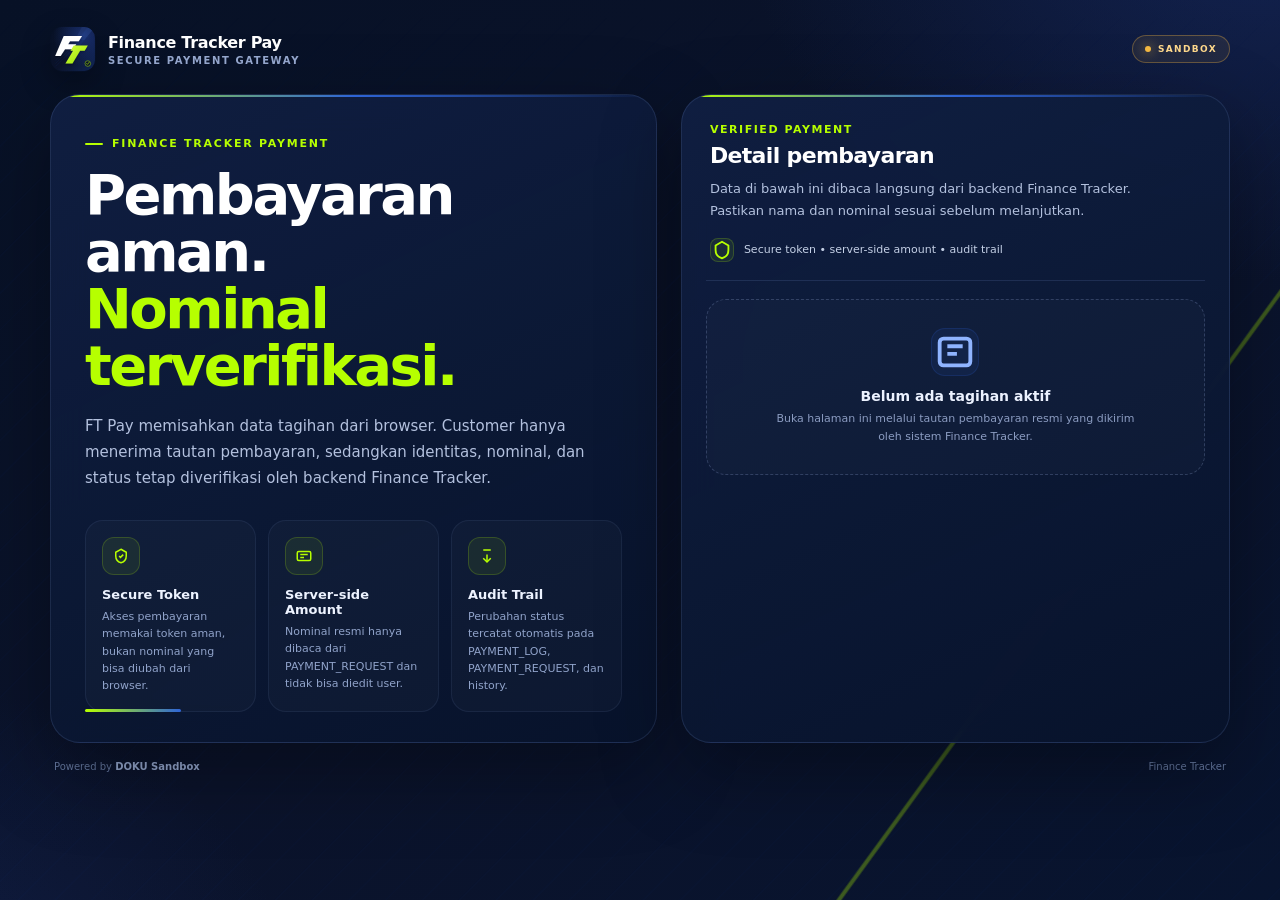
==== commit bf895ce0: "Add files via upload" ====
--- a/index.html
+++ b/index.html
@@ -18,99 +18,116 @@
   <style>
     :root{
       --navy:#0B132B;--navy-2:#071126;--blue:#1E3A8A;--blue-2:#2E64D7;
-      --green:#B6FF00;--green-soft:#D3FF42;--white:#FFFFFF;--ink:#EAF0FF;
-      --muted:#9AABCE;--muted-2:#7185AE;--line:rgba(125,154,214,.18);
-      --panel:rgba(12,24,55,.88);--panel-2:rgba(17,36,78,.60);--danger:#FF6B78;
-      --warning:#F4B942;--shadow:0 34px 90px rgba(0,0,0,.40);
+      --green:#B6FF00;--green-soft:#D3FF42;--ink:#EAF0FF;--muted:#B3C1DE;--muted-2:#8195BE;
+      --line:rgba(125,154,214,.16);--line-2:rgba(125,154,214,.10);--shadow:0 28px 80px rgba(0,0,0,.35);
     }
     *{box-sizing:border-box}
     html{min-height:100%;background:var(--navy)}
     body{
-      margin:0;min-height:100vh;min-height:100dvh;padding:28px;
+      margin:0;min-height:100vh;min-height:100dvh;padding:26px;
       font-family:Inter,ui-sans-serif,system-ui,-apple-system,BlinkMacSystemFont,"Segoe UI",sans-serif;
       color:var(--ink);overflow-x:hidden;
       background:
-        radial-gradient(1000px 720px at 100% -10%,rgba(30,58,138,.46),transparent 60%),
-        radial-gradient(800px 620px at -10% 110%,rgba(30,58,138,.28),transparent 58%),
+        radial-gradient(900px 620px at 100% -10%,rgba(30,58,138,.42),transparent 60%),
+        radial-gradient(720px 540px at -10% 110%,rgba(30,58,138,.26),transparent 58%),
         linear-gradient(145deg,#071126 0%,#0B132B 52%,#08142F 100%);
     }
-    body:before{content:"";position:fixed;inset:0;pointer-events:none;opacity:.42;background:
-      linear-gradient(126deg,transparent 0 77%,rgba(182,255,0,.88) 77.12% 77.28%,transparent 77.42%),
-      repeating-linear-gradient(135deg,transparent 0 24px,rgba(46,100,215,.09) 25px 26px);
-      mask-image:linear-gradient(to bottom,transparent 0,#000 20%,#000 100%)}
-    .shell{width:min(100%,1160px);margin:0 auto;position:relative;z-index:1}
-    .brandbar{display:flex;align-items:center;justify-content:space-between;gap:18px;margin:0 2px 22px}
-    .brand{display:flex;align-items:center;gap:12px;min-width:0}.brand-mark{width:48px;height:48px;flex:0 0 48px;border-radius:14px;box-shadow:0 14px 30px rgba(0,0,0,.26)}
-    .brand-copy{min-width:0}.brand-name{font-size:17px;font-weight:900;letter-spacing:-.02em;color:#fff;white-space:nowrap}.brand-sub{font-size:10px;text-transform:uppercase;letter-spacing:.19em;color:var(--muted);font-weight:800;margin-top:3px}
-    .env-badge{display:inline-flex;align-items:center;gap:7px;padding:8px 12px;border-radius:999px;border:1px solid rgba(244,185,66,.34);background:rgba(244,185,66,.08);color:#FFD98C;font-size:9px;font-weight:900;letter-spacing:.15em;text-transform:uppercase;white-space:nowrap}
+    body:before{content:"";position:fixed;inset:0;pointer-events:none;opacity:.34;background:
+      linear-gradient(126deg,transparent 0 77%,rgba(182,255,0,.88) 77.12% 77.26%,transparent 77.38%),
+      repeating-linear-gradient(135deg,transparent 0 24px,rgba(46,100,215,.08) 25px 26px);
+      mask-image:linear-gradient(to bottom,transparent 0,#000 16%,#000 100%)}
+    .shell{width:min(100%,1180px);margin:0 auto;position:relative;z-index:1}
+    .brandbar{display:flex;align-items:center;justify-content:space-between;gap:16px;margin:0 0 22px}
+    .brand{display:flex;align-items:center;gap:12px;min-width:0}
+    .brand-mark{width:46px;height:46px;border-radius:14px;box-shadow:0 12px 30px rgba(0,0,0,.28)}
+    .brand-name{font-size:16px;font-weight:900;letter-spacing:-.02em;color:#fff;white-space:nowrap}
+    .brand-sub{font-size:10px;text-transform:uppercase;letter-spacing:.16em;color:#97A9D0;font-weight:800;margin-top:3px}
+    .env-badge{display:inline-flex;align-items:center;gap:7px;padding:8px 12px;border-radius:999px;border:1px solid rgba(244,185,66,.32);background:rgba(244,185,66,.08);color:#FFD98C;font-size:9px;font-weight:900;letter-spacing:.15em;text-transform:uppercase;white-space:nowrap}
     .env-dot{width:6px;height:6px;border-radius:50%;background:#F4B942;box-shadow:0 0 12px rgba(244,185,66,.9)}
-    .workspace{display:grid;grid-template-columns:minmax(0,1.08fr) minmax(420px,.92fr);gap:28px;align-items:stretch}
-    .intro{position:relative;min-height:610px;padding:56px 44px 42px;border:1px solid rgba(123,155,220,.13);border-radius:34px;overflow:hidden;background:linear-gradient(145deg,rgba(8,20,47,.54),rgba(7,17,38,.20));box-shadow:0 24px 80px rgba(0,0,0,.18)}
-    .intro:before{content:"";position:absolute;inset:-120px -210px auto auto;width:520px;height:520px;border-radius:50%;background:radial-gradient(circle,rgba(46,100,215,.24),transparent 68%);pointer-events:none}
-    .intro:after{content:"";position:absolute;left:44px;bottom:42px;width:88px;height:3px;border-radius:3px;background:linear-gradient(90deg,var(--green),var(--blue-2))}
-    .eyebrow{display:flex;align-items:center;gap:9px;color:var(--green);font-size:10px;font-weight:900;letter-spacing:.20em;text-transform:uppercase;margin-bottom:14px}.eyebrow:before{content:"";width:22px;height:2px;background:var(--green);border-radius:2px}
-    .intro h1{margin:0;max-width:640px;font-size:clamp(42px,5.3vw,68px);line-height:.98;letter-spacing:-.055em;color:#fff}
+    .workspace{display:grid;grid-template-columns:minmax(0,1.05fr) minmax(420px,.95fr);gap:24px;align-items:stretch}
+    .panel{position:relative;overflow:hidden;border:1px solid var(--line);border-radius:30px;background:linear-gradient(155deg,rgba(16,31,66,.96),rgba(8,19,43,.92));box-shadow:var(--shadow);backdrop-filter:blur(18px)}
+    .panel:before{content:"";position:absolute;inset:0 0 auto 0;height:2px;background:linear-gradient(90deg,var(--green),var(--blue-2),transparent)}
+    .intro{padding:42px 34px 30px;min-height:580px}
+    .intro:after{content:"";position:absolute;left:34px;bottom:30px;width:96px;height:3px;border-radius:3px;background:linear-gradient(90deg,var(--green),var(--blue-2))}
+    .eyebrow{display:flex;align-items:center;gap:9px;color:var(--green);font-size:11px;font-weight:900;letter-spacing:.16em;text-transform:uppercase;margin-bottom:16px}.eyebrow:before{content:"";width:18px;height:2px;background:var(--green);border-radius:2px}
+    .intro h1{margin:0;max-width:560px;font-size:clamp(34px,4.8vw,56px);line-height:1.02;letter-spacing:-.045em;color:#fff}
     .intro h1 .accent{color:var(--green)}
-    .intro-copy{max-width:600px;margin:20px 0 0;color:#AAB9D8;font-size:15px;line-height:1.75}
-    .trust-grid{display:grid;grid-template-columns:repeat(3,1fr);gap:12px;margin-top:34px}
-    .trust-item{min-height:120px;padding:16px;border:1px solid rgba(125,154,214,.14);border-radius:18px;background:rgba(255,255,255,.025)}
-    .trust-icon{width:34px;height:34px;display:grid;place-items:center;border-radius:11px;background:rgba(182,255,0,.07);border:1px solid rgba(182,255,0,.17);color:var(--green);margin-bottom:12px}.trust-icon svg{width:17px;height:17px}
-    .trust-title{font-size:12px;font-weight:900;color:#EDF3FF}.trust-copy{margin-top:5px;color:#7F93BA;font-size:10px;line-height:1.5}
-    .card{position:relative;overflow:hidden;border:1px solid rgba(123,155,220,.20);border-radius:34px;padding:30px;background:linear-gradient(155deg,rgba(16,31,66,.97),rgba(8,19,43,.95));box-shadow:var(--shadow);backdrop-filter:blur(18px)}
-    .card:before{content:"";position:absolute;inset:0 0 auto 0;height:2px;background:linear-gradient(90deg,var(--green),var(--blue-2),transparent)}
-    .card:after{content:"";position:absolute;width:250px;height:250px;right:-125px;top:-125px;border-radius:50%;background:radial-gradient(circle,rgba(46,100,215,.22),transparent 70%);pointer-events:none}
-    .card-head{padding-bottom:22px;border-bottom:1px solid var(--line);position:relative;z-index:1}
-    .card-kicker{color:var(--green);font-size:10px;font-weight:900;letter-spacing:.18em;text-transform:uppercase;margin-bottom:9px}
-    .card h2,.card h1{margin:0;color:#fff;letter-spacing:-.035em}.card h2{font-size:28px;line-height:1.05}.card h1{font-size:30px;line-height:1.05}
-    .card-subtitle{margin:10px 0 0;color:var(--muted);font-size:12px;line-height:1.65;max-width:430px}
-    .secure-note{display:flex;align-items:center;gap:9px;margin-top:15px;color:#B9C6E2;font-size:10px}.secure-note-icon{width:22px;height:22px;display:grid;place-items:center;border-radius:8px;background:rgba(182,255,0,.08);border:1px solid rgba(182,255,0,.18);color:var(--green)}
-    .detail{display:none;margin-top:20px;border:1px solid var(--line);border-radius:20px;overflow:hidden;background:rgba(255,255,255,.025)}
-    .detail-row{display:grid;grid-template-columns:145px 1fr;gap:18px;align-items:start;padding:14px 15px;border-bottom:1px solid var(--line)}.detail-row:last-child{border-bottom:0}.detail-row.amount-row{background:linear-gradient(90deg,rgba(182,255,0,.055),rgba(30,58,138,.06))}
-    .detail-label{font-size:9px;font-weight:850;letter-spacing:.14em;text-transform:uppercase;color:var(--muted-2);padding-top:2px}.detail-value{font-size:13px;font-weight:750;color:#EAF0FF;text-align:right;word-break:break-word}.amount-value{font-size:26px;line-height:1;font-weight:950;letter-spacing:-.035em;color:var(--green-soft)}
-    .status-pill{display:inline-flex;align-items:center;gap:7px;padding:6px 9px;border-radius:999px;border:1px solid rgba(137,158,204,.20);background:rgba(137,158,204,.08);color:#C9D4EB;font-size:9px;font-weight:900;letter-spacing:.09em;text-transform:uppercase}.status-pill:before{content:"";width:6px;height:6px;border-radius:50%;background:currentColor;box-shadow:0 0 9px currentColor}
-    .status-pill.open,.status-pill.payment_created,.status-pill.processing{color:#8DB6FF;border-color:rgba(75,130,240,.25);background:rgba(40,93,190,.10)}.status-pill.paid{color:var(--green);border-color:rgba(182,255,0,.25);background:rgba(182,255,0,.08)}.status-pill.expired,.status-pill.cancelled{color:#FF8E98;border-color:rgba(255,107,120,.25);background:rgba(255,107,120,.08)}
-    .empty{display:none;margin-top:20px;padding:28px 20px;border-radius:20px;border:1px dashed rgba(137,158,204,.28);background:rgba(255,255,255,.02);text-align:center}.empty-icon{width:50px;height:50px;margin:0 auto 12px;display:grid;place-items:center;border-radius:16px;background:rgba(46,100,215,.09);border:1px solid rgba(46,100,215,.18);color:#8FB4FF}.empty-title{font-size:14px;font-weight:900;color:#ECF2FF}.empty-copy{max-width:340px;margin:6px auto 0;font-size:11px;line-height:1.6;color:#8396BD}
-    .cta{width:100%;margin-top:17px;min-height:54px;border:0;border-radius:16px;padding:14px 18px;display:flex;align-items:center;justify-content:center;gap:10px;background:linear-gradient(135deg,#B6FF00,#9FEA00);color:#071126;font-size:14px;font-weight:950;letter-spacing:-.01em;cursor:pointer;box-shadow:0 13px 30px rgba(182,255,0,.15);transition:transform .15s ease,filter .15s ease,opacity .15s ease}.cta:hover{transform:translateY(-1px);filter:brightness(1.04)}.cta:active{transform:translateY(0)}.cta:disabled{cursor:not-allowed;opacity:.48;filter:saturate(.55);box-shadow:none;transform:none}.cta svg{width:17px;height:17px}
-    .secondary-btn{width:100%;margin-top:10px;min-height:48px;border:1px solid var(--line);border-radius:15px;padding:12px 16px;background:rgba(255,255,255,.025);color:#DCE6FA;font-size:13px;font-weight:850;cursor:pointer}
-    .status-box{display:none;margin-top:12px;padding:12px 13px;border-radius:14px;font-size:11px;line-height:1.55;border:1px solid transparent}.status-box.loading{display:block;color:#AFC7F8;background:rgba(46,100,215,.08);border-color:rgba(46,100,215,.18)}.status-box.success{display:block;color:#D8FFA4;background:rgba(182,255,0,.055);border-color:rgba(182,255,0,.15)}.status-box.error{display:block;color:#FFB1B8;background:rgba(255,107,120,.07);border-color:rgba(255,107,120,.16)}
-    .footer{display:flex;align-items:center;justify-content:space-between;gap:12px;margin-top:18px;padding:0 4px;color:#65789F;font-size:9px}.footer strong{color:#95A8CF;font-weight:850}.install-btn{display:none;border:0;background:none;color:#AFC4ED;font:inherit;font-weight:850;cursor:pointer;padding:0}
-    .result-icon{width:78px;height:78px;margin-bottom:20px;display:grid;place-items:center;border-radius:24px;border:1px solid rgba(46,100,215,.18);background:rgba(46,100,215,.07);color:#8FB4FF;box-shadow:0 14px 36px rgba(0,0,0,.20)}.result-icon svg{width:36px;height:36px}.result-icon.success{color:var(--green);background:rgba(182,255,0,.07);border-color:rgba(182,255,0,.2)}.result-icon.failed{color:#FF8E98;background:rgba(255,107,120,.07);border-color:rgba(255,107,120,.18)}
-    @media(max-width:900px){body{padding:20px}.shell{width:min(100%,600px)}.workspace{grid-template-columns:1fr;gap:16px}.intro{min-height:auto;padding:28px 26px 30px}.intro h1{font-size:clamp(34px,8vw,48px)}.intro-copy{font-size:13px;margin-top:14px}.trust-grid{margin-top:22px}.card{padding:26px}.intro:after{display:none}}
-    @media(max-width:560px){body{padding:15px}.brandbar{margin-bottom:14px}.brand-mark{width:42px;height:42px;flex-basis:42px}.brand-name{font-size:15px}.brand-sub{display:none}.intro{padding:22px 20px;border-radius:26px}.intro h1{font-size:34px}.intro-copy{font-size:12px}.trust-grid{grid-template-columns:1fr;gap:8px}.trust-item{min-height:0;padding:12px 13px;display:grid;grid-template-columns:30px 1fr;column-gap:10px;align-items:center}.trust-icon{width:30px;height:30px;margin:0;grid-row:1/3}.trust-title{font-size:11px}.trust-copy{margin:1px 0 0}.card{padding:21px;border-radius:26px}.card h2,.card h1{font-size:25px}.detail-row{grid-template-columns:1fr;gap:5px}.detail-value{text-align:left}.amount-value{font-size:24px}.footer{flex-wrap:wrap;justify-content:center}.env-badge{padding:7px 9px}.result-icon{width:68px;height:68px;border-radius:21px}}
-    @media(prefers-reduced-motion:reduce){*,*:before,*:after{scroll-behavior:auto!important;animation-duration:.001ms!important;animation-iteration-count:1!important;transition:none!important}}
-</style>
+    .intro-copy{max-width:560px;margin:20px 0 0;color:var(--muted);font-size:15px;line-height:1.72}
+    .feature-grid{display:grid;grid-template-columns:repeat(3,minmax(0,1fr));gap:12px;margin-top:28px}
+    .feature{padding:16px;border:1px solid var(--line-2);border-radius:18px;background:rgba(255,255,255,.025)}
+    .feature-icon{width:38px;height:38px;display:grid;place-items:center;border-radius:12px;background:rgba(182,255,0,.07);border:1px solid rgba(182,255,0,.18);color:var(--green);margin-bottom:12px}.feature-icon svg{width:18px;height:18px}
+    .feature-title{font-size:13px;font-weight:900;color:#EDF3FF;margin:0 0 6px}
+    .feature-copy{color:#90A3CA;font-size:11px;line-height:1.58}
+    .pay-card{padding:24px}
+    .card-head{padding:4px 4px 18px;border-bottom:1px solid var(--line)}
+    .card-kicker{color:var(--green);font-size:11px;font-weight:900;letter-spacing:.14em;text-transform:uppercase;margin-bottom:8px}
+    .card-title{margin:0;color:#fff;font-size:22px;line-height:1.1;letter-spacing:-.03em}
+    .card-subtitle{margin:10px 0 0;color:var(--muted);font-size:13px;line-height:1.68;max-width:430px}
+    .secure-note{display:flex;align-items:center;gap:10px;margin-top:16px;color:#C4D0E6;font-size:11px;line-height:1.55}
+    .secure-note-icon{width:24px;height:24px;display:grid;place-items:center;border-radius:8px;background:rgba(182,255,0,.08);border:1px solid rgba(182,255,0,.18);color:var(--green);flex:0 0 24px}
+    .detail{display:none;margin-top:18px;border:1px solid var(--line);border-radius:20px;overflow:hidden;background:rgba(255,255,255,.025)}
+    .detail-row{display:grid;grid-template-columns:135px 1fr;gap:18px;align-items:start;padding:14px 15px;border-bottom:1px solid var(--line)}
+    .detail-row:last-child{border-bottom:0}
+    .detail-row.amount-row{background:linear-gradient(90deg,rgba(182,255,0,.055),rgba(30,58,138,.06))}
+    .detail-label{font-size:10px;font-weight:850;letter-spacing:.12em;text-transform:uppercase;color:var(--muted-2);padding-top:2px}
+    .detail-value{font-size:14px;font-weight:750;color:#EAF0FF;text-align:right;word-break:break-word}
+    .amount-value{font-size:22px;line-height:1.05;font-weight:950;letter-spacing:-.03em;color:var(--green-soft)}
+    .status-pill{display:inline-flex;align-items:center;gap:7px;padding:7px 10px;border-radius:999px;border:1px solid rgba(137,158,204,.20);background:rgba(137,158,204,.08);color:#C9D4EB;font-size:10px;font-weight:900;letter-spacing:.08em;text-transform:uppercase}
+    .status-pill:before{content:"";width:6px;height:6px;border-radius:50%;background:currentColor;box-shadow:0 0 9px currentColor}
+    .status-pill.open,.status-pill.payment_created,.status-pill.processing{color:#8DB6FF;border-color:rgba(75,130,240,.25);background:rgba(40,93,190,.10)}
+    .status-pill.paid{color:var(--green);border-color:rgba(182,255,0,.25);background:rgba(182,255,0,.08)}
+    .status-pill.expired,.status-pill.cancelled{color:#FF8E98;border-color:rgba(255,107,120,.25);background:rgba(255,107,120,.08)}
+    .empty{display:none;margin-top:18px;padding:28px 18px;border-radius:20px;border:1px dashed rgba(137,158,204,.28);background:rgba(255,255,255,.02);text-align:center}
+    .empty-icon{width:48px;height:48px;margin:0 auto 12px;display:grid;place-items:center;border-radius:14px;background:rgba(46,100,215,.09);border:1px solid rgba(46,100,215,.18);color:#8FB4FF}
+    .empty-title{font-size:14px;font-weight:900;color:#ECF2FF}
+    .empty-copy{max-width:360px;margin:6px auto 0;font-size:11px;line-height:1.65;color:#8B9CC1}
+    .cta{width:100%;margin-top:16px;min-height:54px;border:0;border-radius:16px;padding:14px 18px;display:flex;align-items:center;justify-content:center;gap:10px;background:linear-gradient(135deg,#B6FF00,#9FEA00);color:#071126;font-size:15px;font-weight:950;letter-spacing:-.01em;cursor:pointer;box-shadow:0 13px 30px rgba(182,255,0,.15);transition:transform .15s ease,filter .15s ease,opacity .15s ease}.cta:hover{transform:translateY(-1px);filter:brightness(1.04)}.cta:active{transform:translateY(0)}.cta:disabled{cursor:not-allowed;opacity:.48;filter:saturate(.55);box-shadow:none;transform:none}.cta svg{width:17px;height:17px}
+    .status-box{display:none;margin-top:12px;padding:13px 14px;border-radius:14px;font-size:12px;line-height:1.6;border:1px solid transparent}
+    .status-box.loading{display:block;color:#AFC7F8;background:rgba(46,100,215,.08);border-color:rgba(46,100,215,.18)}
+    .status-box.success{display:block;color:#D8FFA4;background:rgba(182,255,0,.055);border-color:rgba(182,255,0,.15)}
+    .status-box.error{display:block;color:#FFB1B8;background:rgba(255,107,120,.07);border-color:rgba(255,107,120,.16)}
+    .footer{display:flex;align-items:center;justify-content:space-between;gap:12px;margin-top:18px;padding:0 4px;color:#65789F;font-size:10px}.footer strong{color:#95A8CF;font-weight:850}
+    .install-btn{display:none;border:1px solid var(--line);background:rgba(255,255,255,.025);color:#D7E4FA;border-radius:14px;padding:11px 13px;font-size:12px;font-weight:850;cursor:pointer}
+    .install-btn.show{display:inline-flex;align-items:center;gap:8px}
+    @media (max-width: 980px){.workspace{grid-template-columns:1fr}.intro{min-height:auto}.feature-grid{grid-template-columns:repeat(3,1fr)}}
+    @media (max-width: 720px){body{padding:18px}.brandbar{margin-bottom:18px}.brand-mark{width:42px;height:42px}.brand-name{font-size:15px}.intro,.pay-card{padding:22px}.intro h1{font-size:clamp(30px,10vw,46px)}.intro-copy,.card-subtitle{font-size:14px}.feature-grid{grid-template-columns:1fr}.detail-row{grid-template-columns:1fr;gap:8px}.detail-value{text-align:left}.amount-value{font-size:20px}.footer{flex-direction:column;align-items:flex-start}}
+  </style>
 </head>
 <body>
   <main class="shell">
     <header class="brandbar">
       <div class="brand">
-        <img class="brand-mark" src="./icons/icon-192.png" alt="FT Pay">
-        <div class="brand-copy"><div class="brand-name">Finance Tracker Pay</div><div class="brand-sub">Secure Payment Gateway</div></div>
+        <img class="brand-mark" src="./assets/ft-pay-mark.svg" alt="FT Pay">
+        <div>
+          <div class="brand-name">Finance Tracker Pay</div>
+          <div class="brand-sub">Secure Payment Gateway</div>
+        </div>
       </div>
-      <div class="env-badge"><span class="env-dot"></span>Sandbox</div>
+      <div class="env-badge"><span class="env-dot"></span> Sandbox</div>
     </header>
 
     <div class="workspace">
-      <section class="intro" aria-labelledby="introTitle">
+      <section class="panel intro" aria-labelledby="introTitle">
         <div class="eyebrow">Finance Tracker Payment</div>
-        <h1 id="introTitle">Pembayaran aman.<br><span class="accent">Nominal tetap.</span></h1>
+        <h1 id="introTitle">Pembayaran aman.<br><span class="accent">Nominal terverifikasi.</span></h1>
         <p class="intro-copy">FT Pay memisahkan data tagihan dari browser. Customer hanya menerima tautan pembayaran, sedangkan identitas, nominal, dan status tetap diverifikasi oleh backend Finance Tracker.</p>
-        <div class="trust-grid">
-          <div class="trust-item"><div class="trust-icon"><svg viewBox="0 0 24 24" fill="none" stroke="currentColor" stroke-width="2"><path d="M12 22s8-4 8-10V5l-8-3-8 3v7c0 6 8 10 8 10Z"/><path d="m9 12 2 2 4-4"/></svg></div><div class="trust-title">Secure Token</div><div class="trust-copy">Akses pembayaran memakai token acak, bukan nomor tagihan publik.</div></div>
-          <div class="trust-item"><div class="trust-icon"><svg viewBox="0 0 24 24" fill="none" stroke="currentColor" stroke-width="2"><path d="M4 7h16v10H4z"/><path d="M8 11h8M8 14h5"/></svg></div><div class="trust-title">Server-side Amount</div><div class="trust-copy">Nominal resmi berasal dari PAYMENT_REQUEST dan tidak dapat diedit user.</div></div>
-          <div class="trust-item"><div class="trust-icon"><svg viewBox="0 0 24 24" fill="none" stroke="currentColor" stroke-width="2"><path d="M5 4h14v16H5z"/><path d="M8 8h8M8 12h8M8 16h5"/></svg></div><div class="trust-title">Audit Trail</div><div class="trust-copy">Perubahan status terekam dan direkonsiliasi otomatis oleh payment engine.</div></div>
+
+        <div class="feature-grid">
+          <div class="feature"><div class="feature-icon"><svg viewBox="0 0 24 24" fill="none" stroke="currentColor" stroke-width="2"><path d="M12 3l7 4v5c0 5-3.5 8-7 9-3.5-1-7-4-7-9V7l7-4z"/><path d="m9.5 12 1.8 1.8L15 10.2"/></svg></div><div class="feature-title">Secure Token</div><div class="feature-copy">Akses pembayaran memakai token aman, bukan nominal yang bisa diubah dari browser.</div></div>
+          <div class="feature"><div class="feature-icon"><svg viewBox="0 0 24 24" fill="none" stroke="currentColor" stroke-width="2"><rect x="3" y="6" width="18" height="12" rx="2"/><path d="M7 10h10M7 14h5"/></svg></div><div class="feature-title">Server-side Amount</div><div class="feature-copy">Nominal resmi hanya dibaca dari PAYMENT_REQUEST dan tidak bisa diedit user.</div></div>
+          <div class="feature"><div class="feature-icon"><svg viewBox="0 0 24 24" fill="none" stroke="currentColor" stroke-width="2"><path d="M12 20V10"/><path d="m7 15 5 5 5-5"/><path d="M7 4h10"/></svg></div><div class="feature-title">Audit Trail</div><div class="feature-copy">Perubahan status tercatat otomatis pada PAYMENT_LOG, PAYMENT_REQUEST, dan history.</div></div>
         </div>
       </section>
 
-      <section class="card" aria-labelledby="pageTitle">
+      <section class="panel pay-card" aria-labelledby="paymentTitle">
         <div class="card-head">
           <div class="card-kicker">Verified Payment</div>
-          <h2 id="pageTitle">Detail pembayaran</h2>
+          <h2 id="paymentTitle" class="card-title">Detail pembayaran</h2>
           <p class="card-subtitle">Data di bawah ini dibaca langsung dari backend Finance Tracker. Pastikan nama dan nominal sesuai sebelum melanjutkan.</p>
-          <div class="secure-note"><span class="secure-note-icon"><svg viewBox="0 0 24 24" width="13" height="13" fill="none" stroke="currentColor" stroke-width="2"><path d="M12 22s8-4 8-10V5l-8-3-8 3v7c0 6 8 10 8 10Z"/><path d="m9 12 2 2 4-4"/></svg></span> Secure token • server-side amount • audit trail</div>
+          <div class="secure-note"><span class="secure-note-icon"><svg viewBox="0 0 24 24" fill="none" stroke="currentColor" stroke-width="2"><path d="M12 3l7 4v5c0 5-3.5 8-7 9-3.5-1-7-4-7-9V7l7-4z"/></svg></span><span>Secure token • server-side amount • audit trail</span></div>
         </div>
 
-        <div id="paymentDetail" class="detail" aria-live="polite">
+        <div id="paymentDetail" class="detail">
           <div class="detail-row"><span class="detail-label">Referensi</span><span id="referenceNumber" class="detail-value">-</span></div>
           <div class="detail-row"><span class="detail-label">Customer</span><span id="customerName" class="detail-value">-</span></div>
           <div class="detail-row"><span class="detail-label">Keterangan</span><span id="description" class="detail-value">-</span></div>
@@ -119,134 +136,61 @@
         </div>
 
         <div id="emptyState" class="empty">
-          <div class="empty-icon"><svg viewBox="0 0 24 24" width="22" height="22" fill="none" stroke="currentColor" stroke-width="1.8"><path d="M4 7h16v11H4z"/><path d="M7 7V5h10v2"/><path d="M8 12h8"/></svg></div>
+          <div class="empty-icon"><svg viewBox="0 0 24 24" fill="none" stroke="currentColor" stroke-width="2"><rect x="4" y="5" width="16" height="14" rx="2"/><path d="M8 9h8M8 13h5"/></svg></div>
           <div class="empty-title">Belum ada tagihan aktif</div>
           <div class="empty-copy">Buka halaman ini melalui tautan pembayaran resmi yang dikirim oleh sistem Finance Tracker.</div>
         </div>
 
-        <button id="payButton" class="cta" type="button" disabled><span id="payButtonLabel">Memuat pembayaran...</span><svg viewBox="0 0 24 24" fill="none" stroke="currentColor" stroke-width="2.2"><path d="M5 12h14"/><path d="m13 6 6 6-6 6"/></svg></button>
-        <div id="statusBox" class="status-box loading" role="status" aria-live="polite">Memeriksa payment request...</div>
+        <button id="payButton" class="cta" type="button" disabled>
+          <span>Memuat pembayaran...</span>
+          <svg viewBox="0 0 24 24" fill="none" stroke="currentColor" stroke-width="2.2"><path d="M5 12h14"/><path d="m13 6 6 6-6 6"/></svg>
+        </button>
+
+        <div id="statusBox" class="status-box loading">Memeriksa payment request...</div>
       </section>
     </div>
 
-    <footer class="footer"><span>Powered by <strong>DOKU Sandbox</strong></span><button id="installButton" class="install-btn" type="button">Install FT Pay</button><span>Finance Tracker</span></footer>
+    <footer class="footer"><span>Powered by <strong>DOKU Sandbox</strong></span><span>Finance Tracker</span></footer>
   </main>
+
   <script>
-const API_URL='https://script.google.com/macros/s/AKfycbznn7Acyvb23wN8IBgG95UGuv1fb0SZ-rbpebE2ZGVu-6qINGFwkDV7tyNUpi2CADqu/exec';
+    const API_URL='https://script.google.com/macros/s/AKfycbznn7Acyvb23wN8IBgG95UGuv1fb0SZ-rbpebE2ZGVu-6qINGFwkDV7tyNUpi2CADqu/exec';
+    const TOKEN_STORAGE_KEY='doku_secure_payment_token';
+    let deferredPrompt=null;
+    let currentPayment=null;
+
     const paymentDetail=document.getElementById('paymentDetail');
-    const emptyState=document.getElementById('emptyState');
     const referenceNumber=document.getElementById('referenceNumber');
     const customerName=document.getElementById('customerName');
     const description=document.getElementById('description');
     const amountBox=document.getElementById('amount');
     const paymentStatus=document.getElementById('paymentStatus');
     const payButton=document.getElementById('payButton');
-    const payButtonLabel=document.getElementById('payButtonLabel');
     const statusBox=document.getElementById('statusBox');
-    const installButton=document.getElementById('installButton');
-    const TOKEN_STORAGE_KEY='doku_secure_payment_token';
+    const emptyState=document.getElementById('emptyState');
+
     const queryParams=new URLSearchParams(window.location.search);
     const hashParams=new URLSearchParams(window.location.hash?window.location.hash.substring(1):'');
-    const tokenFromUrl=String(hashParams.get('token')||queryParams.get('token')||'').trim();
+    const tokenFromUrl=String(queryParams.get('token')||hashParams.get('token')||'').trim();
+    if(tokenFromUrl){try{sessionStorage.setItem(TOKEN_STORAGE_KEY,tokenFromUrl);}catch(err){}try{history.replaceState(null,document.title,window.location.pathname);}catch(err){}}
+    let storedToken='';try{storedToken=sessionStorage.getItem(TOKEN_STORAGE_KEY)||'';}catch(err){}
+    const paymentToken=String(tokenFromUrl||storedToken||'').trim();
 
-    if(tokenFromUrl){
-      try{sessionStorage.setItem(TOKEN_STORAGE_KEY,tokenFromUrl);}catch(err){}
-      try{history.replaceState(null,document.title,window.location.pathname);}catch(err){}
-    }
-
-    let storedToken='';
-    try{storedToken=sessionStorage.getItem(TOKEN_STORAGE_KEY)||'';}catch(err){}
-    const paymentToken=String(tokenFromUrl||storedToken||'').trim();
-    let currentPayment=null;
-
-    if(!paymentToken){showEmptyState();}
-    else if(!/^[a-f0-9]{128}$/i.test(paymentToken)){showError('Link pembayaran tidak valid atau sudah tidak tersedia.');}
+    if(!paymentToken){showEmpty();}
+    else if(!/^[a-f0-9]{128}$/i.test(paymentToken)){showError('Format payment token tidak valid. Gunakan tautan pembayaran resmi.');}
     else{loadSecurePayment();}
 
-    payButton.addEventListener('click',function(){
-      if(!currentPayment||currentPayment.can_pay!==true)return;
-      createSecurePayment();
-    });
+    payButton.addEventListener('click',function(){if(!currentPayment||currentPayment.can_pay!==true)return;createSecurePayment();});
 
-    function loadSecurePayment(){
-      emptyState.style.display='none';
-      setStatus('loading','Memeriksa payment request...');
-      setButton(true,'Memuat pembayaran...');
-      jsonpRequest('getSecurePayment',paymentToken,function(response){
-        if(!response||response.success!==true||!response.data){showError(response?.message||'Payment request tidak dapat dibaca.');return;}
-        currentPayment=response.data;
-        renderPayment(currentPayment);
-      });
-    }
-
-    function renderPayment(data){
-      referenceNumber.textContent=data.reference_number||'-';
-      customerName.textContent=data.customer_name||'-';
-      description.textContent=data.description||'-';
-      amountBox.textContent=formatMoney(data.amount,data.currency||'IDR');
-      const status=String(data.status||'-').toUpperCase();
-      paymentStatus.textContent=status;
-      paymentStatus.className='status-pill '+status.toLowerCase();
-      paymentDetail.style.display='block';
-      emptyState.style.display='none';
-
-      if(status==='PAID'){
-        setButton(true,'Pembayaran Sudah Berhasil');
-        setStatus('success','Pembayaran ini sudah dikonfirmasi dan tercatat.');
-        return;
-      }
-      if(status==='EXPIRED'){
-        setButton(true,'Pembayaran Kedaluwarsa');
-        showError('Masa pembayaran telah berakhir. Gunakan tautan pembayaran baru.');
-        return;
-      }
-      if(status==='CANCELLED'){
-        setButton(true,'Pembayaran Dibatalkan');
-        showError('Payment request ini sudah tidak aktif.');
-        return;
-      }
-      if(data.can_pay!==true){
-        setButton(true,'Pembayaran Tidak Tersedia');
-        showError('Pembayaran belum dapat diproses untuk status ini.');
-        return;
-      }
-      setButton(false,data.payment_created===true?'Lanjutkan Pembayaran':'Bayar dengan DOKU');
-      setStatus('success','Detail pembayaran berhasil diverifikasi dari backend.');
-    }
-
-    function createSecurePayment(){
-      setButton(true,'Memproses...');
-      setStatus('loading','Menyiapkan transaksi DOKU...');
-      jsonpRequest('createSecurePayment',paymentToken,function(response){
-        if(!response||response.success!==true){setButton(false,'Coba Lagi');showError(response?.message||'Gagal membuat pembayaran.');return;}
-        const paymentUrl=response?.data?.payment_url;
-        if(!paymentUrl){setButton(false,'Coba Lagi');showError('Payment URL tidak ditemukan.');return;}
-        setStatus('loading',response?.data?.reused===true?'Melanjutkan transaksi DOKU yang sudah dibuat...':'Transaksi siap. Mengarahkan ke DOKU...');
-        window.location.href=paymentUrl;
-      });
-    }
-
-    function jsonpRequest(action,token,callback){
-      const callbackName='ftPayCallback_'+Date.now()+'_'+Math.random().toString(36).slice(2);
-      const script=document.createElement('script');
-      const timeout=setTimeout(function(){cleanupJsonp(callbackName,script);showError('Server pembayaran tidak merespons. Silakan coba lagi.');setButton(false,'Coba Lagi');},20000);
-      window[callbackName]=function(response){clearTimeout(timeout);cleanupJsonp(callbackName,script);callback(response);};
-      script.src=API_URL+'?action='+encodeURIComponent(action)+'&token='+encodeURIComponent(token)+'&callback='+encodeURIComponent(callbackName);
-      script.onerror=function(){clearTimeout(timeout);cleanupJsonp(callbackName,script);showError('Tidak dapat menghubungi server pembayaran.');setButton(false,'Coba Lagi');};
-      document.body.appendChild(script);
-    }
-
+    function showEmpty(){emptyState.style.display='block';payButton.disabled=true;payButton.style.display='none';statusBox.style.display='none';}
+    function loadSecurePayment(){setStatus('loading','Memeriksa payment request...');payButton.disabled=true;payButton.style.display='flex';payButton.firstElementChild.textContent='Memuat pembayaran...';jsonpRequest('getSecurePayment',paymentToken,function(response){if(!response||response.success!==true||!response.data){showError(response?.message||'Payment request tidak dapat dibaca.');return;}currentPayment=response.data;renderPayment(currentPayment);});}
+    function renderPayment(data){referenceNumber.textContent=data.reference_number||'-';customerName.textContent=data.customer_name||'-';description.textContent=data.description||'-';amountBox.textContent=formatMoney(data.amount,data.currency||'IDR');paymentStatus.textContent=data.status||'-';paymentStatus.className='status-pill '+String(data.status||'').toLowerCase();paymentDetail.style.display='block';if(data.status==='PAID'){payButton.disabled=true;payButton.firstElementChild.textContent='Pembayaran Sudah Berhasil';setStatus('success','Pembayaran ini sudah berhasil.');return;}if(data.status==='EXPIRED'){payButton.disabled=true;payButton.firstElementChild.textContent='Pembayaran Kedaluwarsa';showError('Link pembayaran ini sudah kedaluwarsa.');return;}if(data.can_pay!==true){payButton.disabled=true;payButton.firstElementChild.textContent='Pembayaran Tidak Tersedia';showError('Pembayaran belum dapat diproses untuk status ini.');return;}payButton.disabled=false;payButton.firstElementChild.textContent=data.payment_created===true?'Lanjutkan Pembayaran':'Bayar dengan DOKU';setStatus('success','Detail pembayaran berhasil diverifikasi dari backend.');}
+    function createSecurePayment(){payButton.disabled=true;payButton.firstElementChild.textContent='Memproses...';setStatus('loading','Membuat transaksi DOKU...');jsonpRequest('createSecurePayment',paymentToken,function(response){if(!response||response.success!==true){payButton.disabled=false;payButton.firstElementChild.textContent='Coba Lagi';showError(response?.message||'Gagal membuat pembayaran.');return;}const paymentUrl=response?.data?.payment_url;if(!paymentUrl){payButton.disabled=false;payButton.firstElementChild.textContent='Coba Lagi';showError('Payment URL tidak ditemukan.');return;}setStatus('loading',response?.data?.reused===true?'Melanjutkan transaksi DOKU yang sudah dibuat...':'Berhasil. Mengarahkan ke DOKU...');window.location.href=paymentUrl;});}
+    function jsonpRequest(action,token,callback){const callbackName='ftPayCallback_'+Date.now()+'_'+Math.random().toString(36).slice(2);const script=document.createElement('script');const timeout=setTimeout(function(){cleanupJsonp(callbackName,script);showError('Server pembayaran tidak merespons. Silakan coba lagi.');payButton.disabled=false;payButton.firstElementChild.textContent='Coba Lagi';},20000);window[callbackName]=function(response){clearTimeout(timeout);cleanupJsonp(callbackName,script);callback(response);};script.src=API_URL+'?action='+encodeURIComponent(action)+'&token='+encodeURIComponent(token)+'&callback='+encodeURIComponent(callbackName);script.onerror=function(){clearTimeout(timeout);cleanupJsonp(callbackName,script);showError('Tidak dapat menghubungi server pembayaran.');payButton.disabled=false;payButton.firstElementChild.textContent='Coba Lagi';};document.body.appendChild(script);}
     function cleanupJsonp(callbackName,script){if(script&&script.parentNode)script.remove();try{delete window[callbackName];}catch(err){}}
     function formatMoney(amount,currency){const number=Number(amount);if(!Number.isFinite(number))return '-';try{return new Intl.NumberFormat('id-ID',{style:'currency',currency:currency||'IDR',maximumFractionDigits:0}).format(number);}catch(err){return 'Rp'+number.toLocaleString('id-ID');}}
-    function setStatus(type,message){statusBox.className='status-box '+type;statusBox.textContent=message;}
-    function setButton(disabled,label){payButton.disabled=disabled;payButtonLabel.textContent=label;}
-    function showError(message){paymentDetail.style.display=paymentDetail.style.display||'none';setStatus('error',message);}
-    function showEmptyState(){paymentDetail.style.display='none';emptyState.style.display='block';payButton.style.display='none';statusBox.style.display='none';}
-
-    let deferredInstallPrompt=null;
-    window.addEventListener('beforeinstallprompt',function(event){event.preventDefault();deferredInstallPrompt=event;installButton.style.display='inline';});
-    installButton.addEventListener('click',async function(){if(!deferredInstallPrompt)return;deferredInstallPrompt.prompt();try{await deferredInstallPrompt.userChoice;}catch(err){}deferredInstallPrompt=null;installButton.style.display='none';});
-    window.addEventListener('appinstalled',function(){installButton.style.display='none';deferredInstallPrompt=null;});
+    function setStatus(type,message){statusBox.className='status-box '+type;statusBox.textContent=message;statusBox.style.display='block';}
+    function showError(message){setStatus('error',message);}
     if('serviceWorker' in navigator){window.addEventListener('load',function(){navigator.serviceWorker.register('./sw.js').catch(function(){});});}
   </script>
 </body>
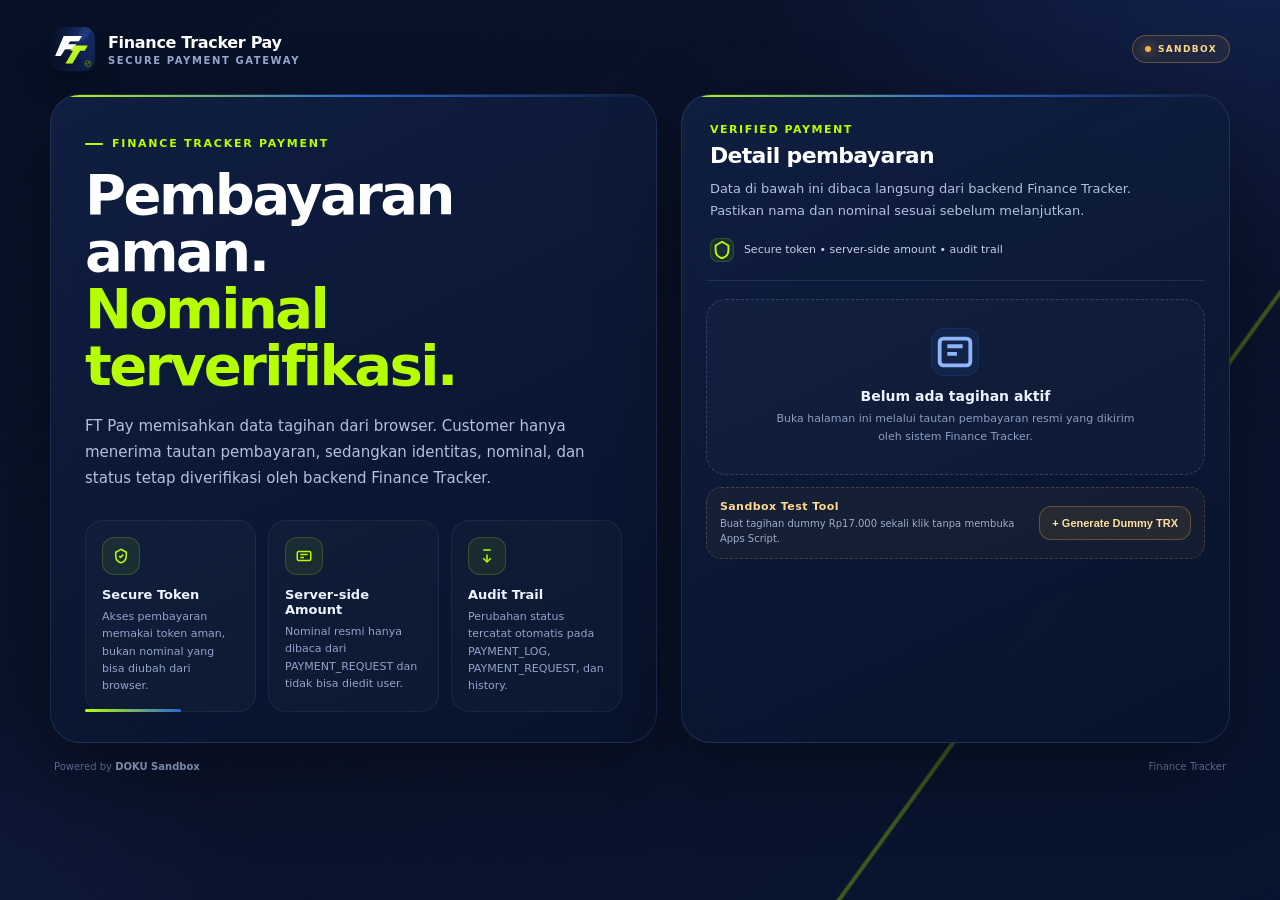
==== commit 856cbf42: "Add files via upload" ====
--- a/index.html
+++ b/index.html
@@ -86,11 +86,14 @@
     .status-box.loading{display:block;color:#AFC7F8;background:rgba(46,100,215,.08);border-color:rgba(46,100,215,.18)}
     .status-box.success{display:block;color:#D8FFA4;background:rgba(182,255,0,.055);border-color:rgba(182,255,0,.15)}
     .status-box.error{display:block;color:#FFB1B8;background:rgba(255,107,120,.07);border-color:rgba(255,107,120,.16)}
+    .sandbox-tools{margin-top:12px;padding:12px 13px;border:1px dashed rgba(244,185,66,.22);border-radius:15px;background:rgba(244,185,66,.045);display:flex;align-items:center;justify-content:space-between;gap:12px}
+    .sandbox-tools-copy{min-width:0}.sandbox-tools-title{font-size:11px;font-weight:900;color:#FFD98C;letter-spacing:.04em}.sandbox-tools-text{margin-top:3px;color:#9EADCA;font-size:10px;line-height:1.5}
+    .dummy-btn{flex:0 0 auto;border:1px solid rgba(244,185,66,.28);border-radius:12px;background:rgba(244,185,66,.08);color:#FFE0A1;padding:10px 12px;font-size:11px;font-weight:900;cursor:pointer;white-space:nowrap}.dummy-btn:hover{background:rgba(244,185,66,.12)}.dummy-btn:disabled{opacity:.5;cursor:not-allowed}
     .footer{display:flex;align-items:center;justify-content:space-between;gap:12px;margin-top:18px;padding:0 4px;color:#65789F;font-size:10px}.footer strong{color:#95A8CF;font-weight:850}
     .install-btn{display:none;border:1px solid var(--line);background:rgba(255,255,255,.025);color:#D7E4FA;border-radius:14px;padding:11px 13px;font-size:12px;font-weight:850;cursor:pointer}
     .install-btn.show{display:inline-flex;align-items:center;gap:8px}
     @media (max-width: 980px){.workspace{grid-template-columns:1fr}.intro{min-height:auto}.feature-grid{grid-template-columns:repeat(3,1fr)}}
-    @media (max-width: 720px){body{padding:18px}.brandbar{margin-bottom:18px}.brand-mark{width:42px;height:42px}.brand-name{font-size:15px}.intro,.pay-card{padding:22px}.intro h1{font-size:clamp(30px,10vw,46px)}.intro-copy,.card-subtitle{font-size:14px}.feature-grid{grid-template-columns:1fr}.detail-row{grid-template-columns:1fr;gap:8px}.detail-value{text-align:left}.amount-value{font-size:20px}.footer{flex-direction:column;align-items:flex-start}}
+    @media (max-width: 720px){body{padding:18px}.brandbar{margin-bottom:18px}.brand-mark{width:42px;height:42px}.brand-name{font-size:15px}.intro,.pay-card{padding:22px}.intro h1{font-size:clamp(30px,10vw,46px)}.intro-copy,.card-subtitle{font-size:14px}.feature-grid{grid-template-columns:1fr}.detail-row{grid-template-columns:1fr;gap:8px}.detail-value{text-align:left}.amount-value{font-size:20px}.footer{flex-direction:column;align-items:flex-start}.sandbox-tools{align-items:stretch;flex-direction:column}.dummy-btn{width:100%}}
   </style>
 </head>
 <body>
@@ -147,6 +150,14 @@
         </button>
 
         <div id="statusBox" class="status-box loading">Memeriksa payment request...</div>
+
+        <div class="sandbox-tools" aria-label="Sandbox test tools">
+          <div class="sandbox-tools-copy">
+            <div class="sandbox-tools-title">Sandbox Test Tool</div>
+            <div class="sandbox-tools-text">Buat tagihan dummy Rp17.000 sekali klik tanpa membuka Apps Script.</div>
+          </div>
+          <button id="dummyButton" class="dummy-btn" type="button">+ Generate Dummy TRX</button>
+        </div>
       </section>
     </div>
 
@@ -168,6 +179,7 @@
     const payButton=document.getElementById('payButton');
     const statusBox=document.getElementById('statusBox');
     const emptyState=document.getElementById('emptyState');
+    const dummyButton=document.getElementById('dummyButton');
 
     const queryParams=new URLSearchParams(window.location.search);
     const hashParams=new URLSearchParams(window.location.hash?window.location.hash.substring(1):'');
@@ -181,12 +193,41 @@
     else{loadSecurePayment();}
 
     payButton.addEventListener('click',function(){if(!currentPayment||currentPayment.can_pay!==true)return;createSecurePayment();});
+    dummyButton.addEventListener('click',generateSandboxDummy);
 
     function showEmpty(){emptyState.style.display='block';payButton.disabled=true;payButton.style.display='none';statusBox.style.display='none';}
     function loadSecurePayment(){setStatus('loading','Memeriksa payment request...');payButton.disabled=true;payButton.style.display='flex';payButton.firstElementChild.textContent='Memuat pembayaran...';jsonpRequest('getSecurePayment',paymentToken,function(response){if(!response||response.success!==true||!response.data){showError(response?.message||'Payment request tidak dapat dibaca.');return;}currentPayment=response.data;renderPayment(currentPayment);});}
     function renderPayment(data){referenceNumber.textContent=data.reference_number||'-';customerName.textContent=data.customer_name||'-';description.textContent=data.description||'-';amountBox.textContent=formatMoney(data.amount,data.currency||'IDR');paymentStatus.textContent=data.status||'-';paymentStatus.className='status-pill '+String(data.status||'').toLowerCase();paymentDetail.style.display='block';if(data.status==='PAID'){payButton.disabled=true;payButton.firstElementChild.textContent='Pembayaran Sudah Berhasil';setStatus('success','Pembayaran ini sudah berhasil.');return;}if(data.status==='EXPIRED'){payButton.disabled=true;payButton.firstElementChild.textContent='Pembayaran Kedaluwarsa';showError('Link pembayaran ini sudah kedaluwarsa.');return;}if(data.can_pay!==true){payButton.disabled=true;payButton.firstElementChild.textContent='Pembayaran Tidak Tersedia';showError('Pembayaran belum dapat diproses untuk status ini.');return;}payButton.disabled=false;payButton.firstElementChild.textContent=data.payment_created===true?'Lanjutkan Pembayaran':'Bayar dengan DOKU';setStatus('success','Detail pembayaran berhasil diverifikasi dari backend.');}
     function createSecurePayment(){payButton.disabled=true;payButton.firstElementChild.textContent='Memproses...';setStatus('loading','Membuat transaksi DOKU...');jsonpRequest('createSecurePayment',paymentToken,function(response){if(!response||response.success!==true){payButton.disabled=false;payButton.firstElementChild.textContent='Coba Lagi';showError(response?.message||'Gagal membuat pembayaran.');return;}const paymentUrl=response?.data?.payment_url;if(!paymentUrl){payButton.disabled=false;payButton.firstElementChild.textContent='Coba Lagi';showError('Payment URL tidak ditemukan.');return;}setStatus('loading',response?.data?.reused===true?'Melanjutkan transaksi DOKU yang sudah dibuat...':'Berhasil. Mengarahkan ke DOKU...');window.location.href=paymentUrl;});}
     function jsonpRequest(action,token,callback){const callbackName='ftPayCallback_'+Date.now()+'_'+Math.random().toString(36).slice(2);const script=document.createElement('script');const timeout=setTimeout(function(){cleanupJsonp(callbackName,script);showError('Server pembayaran tidak merespons. Silakan coba lagi.');payButton.disabled=false;payButton.firstElementChild.textContent='Coba Lagi';},20000);window[callbackName]=function(response){clearTimeout(timeout);cleanupJsonp(callbackName,script);callback(response);};script.src=API_URL+'?action='+encodeURIComponent(action)+'&token='+encodeURIComponent(token)+'&callback='+encodeURIComponent(callbackName);script.onerror=function(){clearTimeout(timeout);cleanupJsonp(callbackName,script);showError('Tidak dapat menghubungi server pembayaran.');payButton.disabled=false;payButton.firstElementChild.textContent='Coba Lagi';};document.body.appendChild(script);}
+    function generateSandboxDummy(){
+      dummyButton.disabled=true;
+      const oldText=dummyButton.textContent;
+      dummyButton.textContent='Membuat dummy...';
+      dummyJsonpRequest(function(response){
+        if(!response||response.success!==true||!response.data||!response.data.payment_link){
+          dummyButton.disabled=false;
+          dummyButton.textContent=oldText;
+          showError(response?.message||'Dummy transaction gagal dibuat.');
+          return;
+        }
+        try{sessionStorage.removeItem(TOKEN_STORAGE_KEY);}catch(err){}
+        window.location.href=response.data.payment_link;
+      },function(message){
+        dummyButton.disabled=false;
+        dummyButton.textContent=oldText;
+        showError(message||'Generator dummy tidak dapat dihubungi.');
+      });
+    }
+    function dummyJsonpRequest(callback,onError){
+      const callbackName='ftDummyCallback_'+Date.now()+'_'+Math.random().toString(36).slice(2);
+      const script=document.createElement('script');
+      const timeout=setTimeout(function(){cleanupJsonp(callbackName,script);onError('Server generator dummy tidak merespons.');},20000);
+      window[callbackName]=function(response){clearTimeout(timeout);cleanupJsonp(callbackName,script);callback(response);};
+      script.src=API_URL+'?action=generateSandboxDummy&callback='+encodeURIComponent(callbackName);
+      script.onerror=function(){clearTimeout(timeout);cleanupJsonp(callbackName,script);onError('Tidak dapat menghubungi generator dummy.');};
+      document.body.appendChild(script);
+    }
     function cleanupJsonp(callbackName,script){if(script&&script.parentNode)script.remove();try{delete window[callbackName];}catch(err){}}
     function formatMoney(amount,currency){const number=Number(amount);if(!Number.isFinite(number))return '-';try{return new Intl.NumberFormat('id-ID',{style:'currency',currency:currency||'IDR',maximumFractionDigits:0}).format(number);}catch(err){return 'Rp'+number.toLocaleString('id-ID');}}
     function setStatus(type,message){statusBox.className='status-box '+type;statusBox.textContent=message;statusBox.style.display='block';}
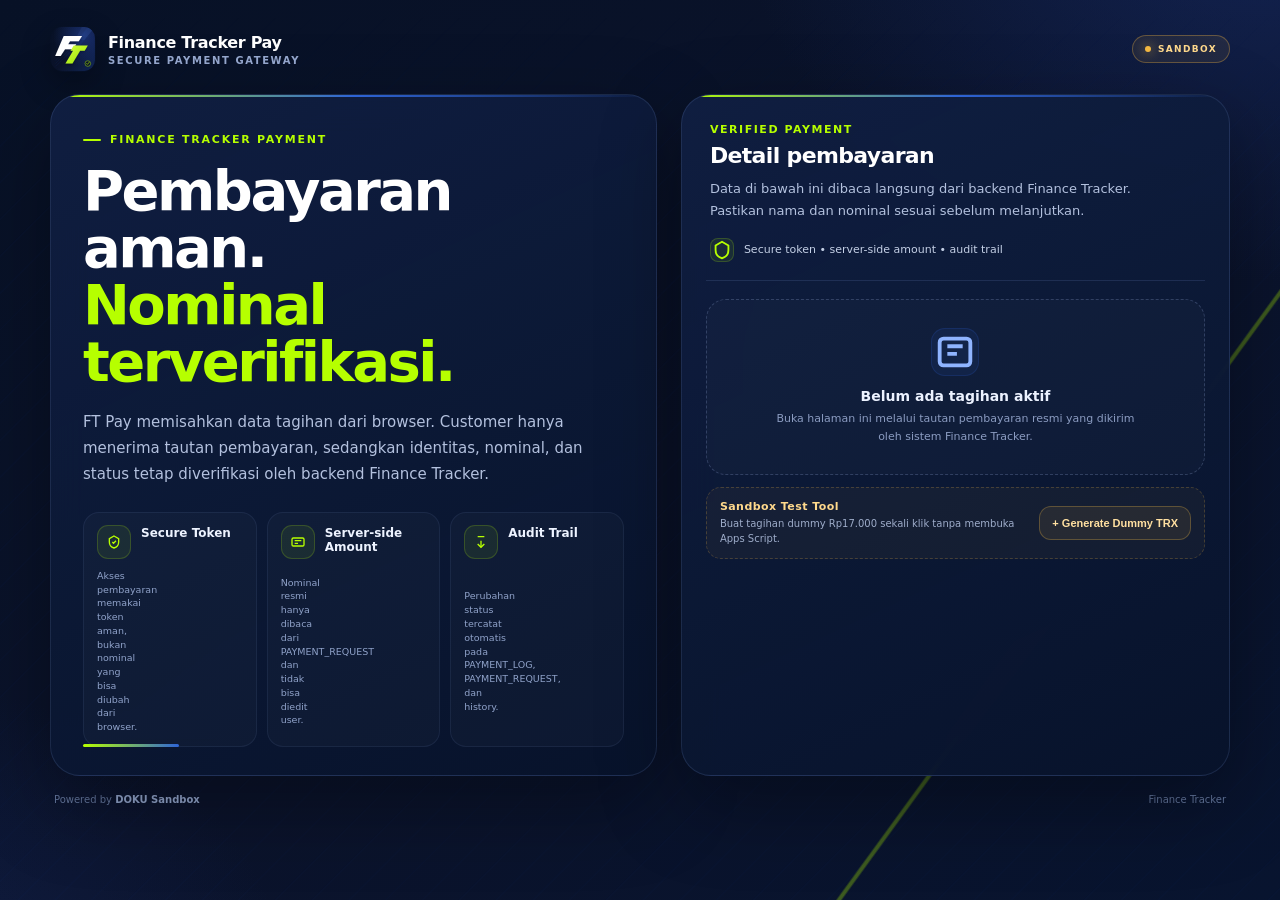
==== commit 143ff26a: "Add files via upload" ====
--- a/index.html
+++ b/index.html
@@ -15,6 +15,7 @@
   <link rel="manifest" href="./manifest.webmanifest">
   <link rel="icon" type="image/png" sizes="192x192" href="./icons/icon-192.png">
   <link rel="apple-touch-icon" href="./icons/apple-touch-icon.png">
+  <script src="https://sandbox.doku.com/jokul-checkout-js/v1/jokul-checkout-1.0.0.js"></script>
   <style>
     :root{
       --navy:#0B132B;--navy-2:#071126;--blue:#1E3A8A;--blue-2:#2E64D7;
@@ -47,17 +48,17 @@
     .workspace{display:grid;grid-template-columns:minmax(0,1.05fr) minmax(420px,.95fr);gap:24px;align-items:stretch}
     .panel{position:relative;overflow:hidden;border:1px solid var(--line);border-radius:30px;background:linear-gradient(155deg,rgba(16,31,66,.96),rgba(8,19,43,.92));box-shadow:var(--shadow);backdrop-filter:blur(18px)}
     .panel:before{content:"";position:absolute;inset:0 0 auto 0;height:2px;background:linear-gradient(90deg,var(--green),var(--blue-2),transparent)}
-    .intro{padding:42px 34px 30px;min-height:580px}
-    .intro:after{content:"";position:absolute;left:34px;bottom:30px;width:96px;height:3px;border-radius:3px;background:linear-gradient(90deg,var(--green),var(--blue-2))}
+    .intro{padding:38px 32px 28px;min-height:520px}
+    .intro:after{content:"";position:absolute;left:32px;bottom:28px;width:96px;height:3px;border-radius:3px;background:linear-gradient(90deg,var(--green),var(--blue-2))}
     .eyebrow{display:flex;align-items:center;gap:9px;color:var(--green);font-size:11px;font-weight:900;letter-spacing:.16em;text-transform:uppercase;margin-bottom:16px}.eyebrow:before{content:"";width:18px;height:2px;background:var(--green);border-radius:2px}
     .intro h1{margin:0;max-width:560px;font-size:clamp(34px,4.8vw,56px);line-height:1.02;letter-spacing:-.045em;color:#fff}
     .intro h1 .accent{color:var(--green)}
     .intro-copy{max-width:560px;margin:20px 0 0;color:var(--muted);font-size:15px;line-height:1.72}
-    .feature-grid{display:grid;grid-template-columns:repeat(3,minmax(0,1fr));gap:12px;margin-top:28px}
-    .feature{padding:16px;border:1px solid var(--line-2);border-radius:18px;background:rgba(255,255,255,.025)}
-    .feature-icon{width:38px;height:38px;display:grid;place-items:center;border-radius:12px;background:rgba(182,255,0,.07);border:1px solid rgba(182,255,0,.18);color:var(--green);margin-bottom:12px}.feature-icon svg{width:18px;height:18px}
-    .feature-title{font-size:13px;font-weight:900;color:#EDF3FF;margin:0 0 6px}
-    .feature-copy{color:#90A3CA;font-size:11px;line-height:1.58}
+    .feature-grid{display:grid;grid-template-columns:repeat(3,minmax(0,1fr));gap:10px;margin-top:24px}
+    .feature{display:grid;grid-template-columns:34px 1fr;gap:10px;align-items:start;padding:12px 13px;border:1px solid var(--line-2);border-radius:16px;background:rgba(255,255,255,.025)}
+    .feature-icon{width:34px;height:34px;display:grid;place-items:center;border-radius:11px;background:rgba(182,255,0,.07);border:1px solid rgba(182,255,0,.18);color:var(--green)}.feature-icon svg{width:16px;height:16px}
+    .feature-title{font-size:12px;font-weight:900;color:#EDF3FF;margin:1px 0 3px}
+    .feature-copy{color:#90A3CA;font-size:9.5px;line-height:1.45}
     .pay-card{padding:24px}
     .card-head{padding:4px 4px 18px;border-bottom:1px solid var(--line)}
     .card-kicker{color:var(--green);font-size:11px;font-weight:900;letter-spacing:.14em;text-transform:uppercase;margin-bottom:8px}
@@ -93,7 +94,7 @@
     .install-btn{display:none;border:1px solid var(--line);background:rgba(255,255,255,.025);color:#D7E4FA;border-radius:14px;padding:11px 13px;font-size:12px;font-weight:850;cursor:pointer}
     .install-btn.show{display:inline-flex;align-items:center;gap:8px}
     @media (max-width: 980px){.workspace{grid-template-columns:1fr}.intro{min-height:auto}.feature-grid{grid-template-columns:repeat(3,1fr)}}
-    @media (max-width: 720px){body{padding:18px}.brandbar{margin-bottom:18px}.brand-mark{width:42px;height:42px}.brand-name{font-size:15px}.intro,.pay-card{padding:22px}.intro h1{font-size:clamp(30px,10vw,46px)}.intro-copy,.card-subtitle{font-size:14px}.feature-grid{grid-template-columns:1fr}.detail-row{grid-template-columns:1fr;gap:8px}.detail-value{text-align:left}.amount-value{font-size:20px}.footer{flex-direction:column;align-items:flex-start}.sandbox-tools{align-items:stretch;flex-direction:column}.dummy-btn{width:100%}}
+    @media (max-width: 720px){body{padding:18px}.brandbar{margin-bottom:18px}.brand-mark{width:42px;height:42px}.brand-name{font-size:15px}.intro,.pay-card{padding:22px}.intro h1{font-size:clamp(30px,10vw,46px)}.intro-copy,.card-subtitle{font-size:14px}.feature-grid{grid-template-columns:1fr}.feature{grid-template-columns:34px 1fr}.detail-row{grid-template-columns:1fr;gap:8px}.detail-value{text-align:left}.amount-value{font-size:20px}.footer{flex-direction:column;align-items:flex-start}.sandbox-tools{align-items:stretch;flex-direction:column}.dummy-btn{width:100%}}
   </style>
 </head>
 <body>
@@ -165,74 +166,931 @@
   </main>
 
   <script>
-    const API_URL='https://script.google.com/macros/s/AKfycbznn7Acyvb23wN8IBgG95UGuv1fb0SZ-rbpebE2ZGVu-6qINGFwkDV7tyNUpi2CADqu/exec';
-    const TOKEN_STORAGE_KEY='doku_secure_payment_token';
-    let deferredPrompt=null;
-    let currentPayment=null;
-
-    const paymentDetail=document.getElementById('paymentDetail');
-    const referenceNumber=document.getElementById('referenceNumber');
-    const customerName=document.getElementById('customerName');
-    const description=document.getElementById('description');
-    const amountBox=document.getElementById('amount');
-    const paymentStatus=document.getElementById('paymentStatus');
-    const payButton=document.getElementById('payButton');
-    const statusBox=document.getElementById('statusBox');
-    const emptyState=document.getElementById('emptyState');
-    const dummyButton=document.getElementById('dummyButton');
-
-    const queryParams=new URLSearchParams(window.location.search);
-    const hashParams=new URLSearchParams(window.location.hash?window.location.hash.substring(1):'');
-    const tokenFromUrl=String(queryParams.get('token')||hashParams.get('token')||'').trim();
-    if(tokenFromUrl){try{sessionStorage.setItem(TOKEN_STORAGE_KEY,tokenFromUrl);}catch(err){}try{history.replaceState(null,document.title,window.location.pathname);}catch(err){}}
-    let storedToken='';try{storedToken=sessionStorage.getItem(TOKEN_STORAGE_KEY)||'';}catch(err){}
-    const paymentToken=String(tokenFromUrl||storedToken||'').trim();
-
-    if(!paymentToken){showEmpty();}
-    else if(!/^[a-f0-9]{128}$/i.test(paymentToken)){showError('Format payment token tidak valid. Gunakan tautan pembayaran resmi.');}
-    else{loadSecurePayment();}
-
-    payButton.addEventListener('click',function(){if(!currentPayment||currentPayment.can_pay!==true)return;createSecurePayment();});
-    dummyButton.addEventListener('click',generateSandboxDummy);
-
-    function showEmpty(){emptyState.style.display='block';payButton.disabled=true;payButton.style.display='none';statusBox.style.display='none';}
-    function loadSecurePayment(){setStatus('loading','Memeriksa payment request...');payButton.disabled=true;payButton.style.display='flex';payButton.firstElementChild.textContent='Memuat pembayaran...';jsonpRequest('getSecurePayment',paymentToken,function(response){if(!response||response.success!==true||!response.data){showError(response?.message||'Payment request tidak dapat dibaca.');return;}currentPayment=response.data;renderPayment(currentPayment);});}
-    function renderPayment(data){referenceNumber.textContent=data.reference_number||'-';customerName.textContent=data.customer_name||'-';description.textContent=data.description||'-';amountBox.textContent=formatMoney(data.amount,data.currency||'IDR');paymentStatus.textContent=data.status||'-';paymentStatus.className='status-pill '+String(data.status||'').toLowerCase();paymentDetail.style.display='block';if(data.status==='PAID'){payButton.disabled=true;payButton.firstElementChild.textContent='Pembayaran Sudah Berhasil';setStatus('success','Pembayaran ini sudah berhasil.');return;}if(data.status==='EXPIRED'){payButton.disabled=true;payButton.firstElementChild.textContent='Pembayaran Kedaluwarsa';showError('Link pembayaran ini sudah kedaluwarsa.');return;}if(data.can_pay!==true){payButton.disabled=true;payButton.firstElementChild.textContent='Pembayaran Tidak Tersedia';showError('Pembayaran belum dapat diproses untuk status ini.');return;}payButton.disabled=false;payButton.firstElementChild.textContent=data.payment_created===true?'Lanjutkan Pembayaran':'Bayar dengan DOKU';setStatus('success','Detail pembayaran berhasil diverifikasi dari backend.');}
-    function createSecurePayment(){payButton.disabled=true;payButton.firstElementChild.textContent='Memproses...';setStatus('loading','Membuat transaksi DOKU...');jsonpRequest('createSecurePayment',paymentToken,function(response){if(!response||response.success!==true){payButton.disabled=false;payButton.firstElementChild.textContent='Coba Lagi';showError(response?.message||'Gagal membuat pembayaran.');return;}const paymentUrl=response?.data?.payment_url;if(!paymentUrl){payButton.disabled=false;payButton.firstElementChild.textContent='Coba Lagi';showError('Payment URL tidak ditemukan.');return;}setStatus('loading',response?.data?.reused===true?'Melanjutkan transaksi DOKU yang sudah dibuat...':'Berhasil. Mengarahkan ke DOKU...');window.location.href=paymentUrl;});}
-    function jsonpRequest(action,token,callback){const callbackName='ftPayCallback_'+Date.now()+'_'+Math.random().toString(36).slice(2);const script=document.createElement('script');const timeout=setTimeout(function(){cleanupJsonp(callbackName,script);showError('Server pembayaran tidak merespons. Silakan coba lagi.');payButton.disabled=false;payButton.firstElementChild.textContent='Coba Lagi';},20000);window[callbackName]=function(response){clearTimeout(timeout);cleanupJsonp(callbackName,script);callback(response);};script.src=API_URL+'?action='+encodeURIComponent(action)+'&token='+encodeURIComponent(token)+'&callback='+encodeURIComponent(callbackName);script.onerror=function(){clearTimeout(timeout);cleanupJsonp(callbackName,script);showError('Tidak dapat menghubungi server pembayaran.');payButton.disabled=false;payButton.firstElementChild.textContent='Coba Lagi';};document.body.appendChild(script);}
-    function generateSandboxDummy(){
-      dummyButton.disabled=true;
-      const oldText=dummyButton.textContent;
-      dummyButton.textContent='Membuat dummy...';
-      dummyJsonpRequest(function(response){
-        if(!response||response.success!==true||!response.data||!response.data.payment_link){
-          dummyButton.disabled=false;
-          dummyButton.textContent=oldText;
-          showError(response?.message||'Dummy transaction gagal dibuat.');
+    /* FT PAY FRONTEND V6 — COMPACT UI + DOKU POPUP */
+
+    /* =========================================================
+     * 1. CONFIGURATION
+     * ========================================================= */
+
+    const API_URL =
+      'https://script.google.com/macros/s/AKfycbznn7Acyvb23wN8IBgG95UGuv1fb0SZ-rbpebE2ZGVu-6qINGFwkDV7tyNUpi2CADqu/exec';
+
+    const TOKEN_STORAGE_KEY =
+      'doku_secure_payment_token';
+
+
+    /* =========================================================
+     * 2. PAGE STATE
+     * ========================================================= */
+
+    let currentPayment = null;
+
+
+    /* =========================================================
+     * 3. DOM ELEMENTS
+     * ========================================================= */
+
+    const paymentDetail =
+      document.getElementById('paymentDetail');
+
+    const referenceNumber =
+      document.getElementById('referenceNumber');
+
+    const customerName =
+      document.getElementById('customerName');
+
+    const description =
+      document.getElementById('description');
+
+    const amountBox =
+      document.getElementById('amount');
+
+    const paymentStatus =
+      document.getElementById('paymentStatus');
+
+    const payButton =
+      document.getElementById('payButton');
+
+    const statusBox =
+      document.getElementById('statusBox');
+
+    const emptyState =
+      document.getElementById('emptyState');
+
+    const dummyButton =
+      document.getElementById('dummyButton');
+
+
+    /* =========================================================
+     * 4. READ SECURE TOKEN
+     *
+     * Token can arrive from:
+     * - #token=...  (preferred)
+     * - ?token=...  (legacy-compatible)
+     *
+     * After it is read, the token is removed from the address bar
+     * and stored temporarily in sessionStorage.
+     * ========================================================= */
+
+    const queryParams =
+      new URLSearchParams(window.location.search);
+
+    const hashParams =
+      new URLSearchParams(
+        window.location.hash
+          ? window.location.hash.substring(1)
+          : ''
+      );
+
+    const tokenFromUrl = String(
+      queryParams.get('token') ||
+      hashParams.get('token') ||
+      ''
+    ).trim();
+
+
+    if (tokenFromUrl) {
+
+      try {
+        sessionStorage.setItem(
+          TOKEN_STORAGE_KEY,
+          tokenFromUrl
+        );
+      } catch (error) {
+        // sessionStorage may be blocked by the browser.
+      }
+
+
+      try {
+        history.replaceState(
+          null,
+          document.title,
+          window.location.pathname
+        );
+      } catch (error) {
+        // URL cleanup is useful, but not required for payment flow.
+      }
+    }
+
+
+    let storedToken = '';
+
+    try {
+      storedToken =
+        sessionStorage.getItem(TOKEN_STORAGE_KEY) || '';
+    } catch (error) {
+      storedToken = '';
+    }
+
+
+    const paymentToken = String(
+      tokenFromUrl ||
+      storedToken ||
+      ''
+    ).trim();
+
+
+    /* =========================================================
+     * 5. INITIAL PAGE LOAD
+     * ========================================================= */
+
+    if (!paymentToken) {
+
+      showEmpty();
+
+    } else if (!/^[a-f0-9]{128}$/i.test(paymentToken)) {
+
+      showError(
+        'Format payment token tidak valid. ' +
+        'Gunakan tautan pembayaran resmi.'
+      );
+
+    } else {
+
+      loadSecurePayment();
+    }
+
+
+    /* =========================================================
+     * 6. BUTTON EVENTS
+     * ========================================================= */
+
+    payButton.addEventListener(
+      'click',
+      function () {
+
+        if (
+          !currentPayment ||
+          currentPayment.can_pay !== true
+        ) {
           return;
         }
-        try{sessionStorage.removeItem(TOKEN_STORAGE_KEY);}catch(err){}
-        window.location.href=response.data.payment_link;
-      },function(message){
-        dummyButton.disabled=false;
-        dummyButton.textContent=oldText;
-        showError(message||'Generator dummy tidak dapat dihubungi.');
-      });
-    }
-    function dummyJsonpRequest(callback,onError){
-      const callbackName='ftDummyCallback_'+Date.now()+'_'+Math.random().toString(36).slice(2);
-      const script=document.createElement('script');
-      const timeout=setTimeout(function(){cleanupJsonp(callbackName,script);onError('Server generator dummy tidak merespons.');},20000);
-      window[callbackName]=function(response){clearTimeout(timeout);cleanupJsonp(callbackName,script);callback(response);};
-      script.src=API_URL+'?action=generateSandboxDummy&callback='+encodeURIComponent(callbackName);
-      script.onerror=function(){clearTimeout(timeout);cleanupJsonp(callbackName,script);onError('Tidak dapat menghubungi generator dummy.');};
-      document.body.appendChild(script);
-    }
-    function cleanupJsonp(callbackName,script){if(script&&script.parentNode)script.remove();try{delete window[callbackName];}catch(err){}}
-    function formatMoney(amount,currency){const number=Number(amount);if(!Number.isFinite(number))return '-';try{return new Intl.NumberFormat('id-ID',{style:'currency',currency:currency||'IDR',maximumFractionDigits:0}).format(number);}catch(err){return 'Rp'+number.toLocaleString('id-ID');}}
-    function setStatus(type,message){statusBox.className='status-box '+type;statusBox.textContent=message;statusBox.style.display='block';}
-    function showError(message){setStatus('error',message);}
-    if('serviceWorker' in navigator){window.addEventListener('load',function(){navigator.serviceWorker.register('./sw.js').catch(function(){});});}
+
+        createSecurePayment();
+      }
+    );
+
+
+    dummyButton.addEventListener(
+      'click',
+      generateSandboxDummy
+    );
+
+
+    /* =========================================================
+     * 7. EMPTY STATE
+     * ========================================================= */
+
+    function showEmpty() {
+
+      emptyState.style.display = 'block';
+
+      payButton.disabled = true;
+      payButton.style.display = 'none';
+
+      statusBox.style.display = 'none';
+    }
+
+
+    /* =========================================================
+     * 8. LOAD PAYMENT DETAIL FROM BACKEND
+     * ========================================================= */
+
+    function loadSecurePayment() {
+
+      setStatus(
+        'loading',
+        'Memeriksa payment request...'
+      );
+
+      payButton.disabled = true;
+      payButton.style.display = 'flex';
+
+      setPayButtonText(
+        'Memuat pembayaran...'
+      );
+
+
+      jsonpRequest(
+        'getSecurePayment',
+        paymentToken,
+        function (response) {
+
+          if (
+            !response ||
+            response.success !== true ||
+            !response.data
+          ) {
+
+            showError(
+              response?.message ||
+              'Payment request tidak dapat dibaca.'
+            );
+
+            return;
+          }
+
+
+          currentPayment =
+            response.data;
+
+          renderPayment(
+            currentPayment
+          );
+        }
+      );
+    }
+
+
+    /* =========================================================
+     * 9. RENDER PAYMENT DETAIL
+     * ========================================================= */
+
+    function renderPayment(data) {
+
+      referenceNumber.textContent =
+        data.reference_number || '-';
+
+      customerName.textContent =
+        data.customer_name || '-';
+
+      description.textContent =
+        data.description || '-';
+
+      amountBox.textContent =
+        formatMoney(
+          data.amount,
+          data.currency || 'IDR'
+        );
+
+
+      const status = String(
+        data.status || '-'
+      ).toUpperCase();
+
+
+      paymentStatus.textContent =
+        status;
+
+      paymentStatus.className =
+        'status-pill ' + status.toLowerCase();
+
+      paymentDetail.style.display =
+        'block';
+
+
+      if (status === 'PAID') {
+
+        payButton.disabled = true;
+
+        setPayButtonText(
+          'Pembayaran Sudah Berhasil'
+        );
+
+        setStatus(
+          'success',
+          'Pembayaran ini sudah berhasil.'
+        );
+
+        return;
+      }
+
+
+      if (status === 'EXPIRED') {
+
+        payButton.disabled = true;
+
+        setPayButtonText(
+          'Pembayaran Kedaluwarsa'
+        );
+
+        showError(
+          'Link pembayaran ini sudah kedaluwarsa.'
+        );
+
+        return;
+      }
+
+
+      if (data.can_pay !== true) {
+
+        payButton.disabled = true;
+
+        setPayButtonText(
+          'Pembayaran Tidak Tersedia'
+        );
+
+        showError(
+          'Pembayaran belum dapat diproses untuk status ini.'
+        );
+
+        return;
+      }
+
+
+      payButton.disabled = false;
+
+      setPayButtonText(
+        data.payment_created === true
+          ? 'Buka Checkout DOKU'
+          : 'Bayar dengan DOKU'
+      );
+
+      setStatus(
+        'success',
+        'Detail pembayaran berhasil diverifikasi dari backend.'
+      );
+    }
+
+
+    /* =========================================================
+     * 10. CREATE / REUSE SECURE DOKU PAYMENT
+     *
+     * IMPORTANT:
+     * Browser only sends the secure token.
+     * Amount is still read from PAYMENT_REQUEST by the backend.
+     * ========================================================= */
+
+    function createSecurePayment() {
+
+      payButton.disabled = true;
+
+      setPayButtonText(
+        'Memproses...'
+      );
+
+      setStatus(
+        'loading',
+        'Menyiapkan DOKU Checkout...'
+      );
+
+
+      jsonpRequest(
+        'createSecurePayment',
+        paymentToken,
+        function (response) {
+
+          if (
+            !response ||
+            response.success !== true
+          ) {
+
+            payButton.disabled = false;
+
+            setPayButtonText(
+              'Coba Lagi'
+            );
+
+            showError(
+              response?.message ||
+              'Gagal membuat pembayaran.'
+            );
+
+            return;
+          }
+
+
+          const paymentUrl =
+            response?.data?.payment_url;
+
+
+          if (!paymentUrl) {
+
+            payButton.disabled = false;
+
+            setPayButtonText(
+              'Coba Lagi'
+            );
+
+            showError(
+              'Payment URL tidak ditemukan.'
+            );
+
+            return;
+          }
+
+
+          openDokuCheckout(
+            paymentUrl,
+            response?.data?.reused === true
+          );
+        }
+      );
+    }
+
+
+    /* =========================================================
+     * 11. OPEN DOKU CHECKOUT AS POP-UP / MODAL
+     *
+     * DOKU Sandbox SDK provides loadJokulCheckout(paymentUrl).
+     * If the SDK fails to load, we safely fall back to redirect.
+     * ========================================================= */
+
+    function openDokuCheckout(
+      paymentUrl,
+      reused
+    ) {
+
+      if (
+        typeof window.loadJokulCheckout === 'function'
+      ) {
+
+        setStatus(
+          'loading',
+          reused
+            ? 'Membuka kembali DOKU Checkout...'
+            : 'Membuka DOKU Checkout...'
+        );
+
+
+        try {
+
+          window.loadJokulCheckout(
+            paymentUrl
+          );
+
+
+          /*
+           * The modal can be closed by the customer.
+           * Re-enable the button so checkout can be opened again.
+           */
+          window.setTimeout(
+            function () {
+
+              payButton.disabled = false;
+
+              setPayButtonText(
+                'Buka Checkout DOKU'
+              );
+
+              setStatus(
+                'success',
+                'DOKU Checkout dibuka sebagai pop-up. ' +
+                'Status final tetap diverifikasi oleh backend.'
+              );
+            },
+            900
+          );
+
+
+          return;
+
+        } catch (error) {
+
+          console.error(
+            'DOKU Checkout popup error:',
+            error
+          );
+        }
+      }
+
+
+      /*
+       * Safe fallback:
+       * If the DOKU JS SDK is unavailable, payment still works
+       * through the original hosted checkout page.
+       */
+      setStatus(
+        'loading',
+        'Pop-up DOKU tidak tersedia. ' +
+        'Membuka checkout melalui halaman DOKU...'
+      );
+
+      window.location.href =
+        paymentUrl;
+    }
+
+
+    /* =========================================================
+     * 12. SANDBOX DUMMY TRANSACTION GENERATOR
+     * ========================================================= */
+
+    function generateSandboxDummy() {
+
+      dummyButton.disabled = true;
+
+      const originalText =
+        dummyButton.textContent;
+
+      dummyButton.textContent =
+        'Membuat dummy...';
+
+
+      dummyJsonpRequest(
+        function (response) {
+
+          if (
+            !response ||
+            response.success !== true ||
+            !response.data ||
+            !response.data.payment_link
+          ) {
+
+            dummyButton.disabled = false;
+            dummyButton.textContent = originalText;
+
+            showError(
+              response?.message ||
+              'Dummy transaction gagal dibuat.'
+            );
+
+            return;
+          }
+
+
+          try {
+            sessionStorage.removeItem(
+              TOKEN_STORAGE_KEY
+            );
+          } catch (error) {
+            // Safe to ignore.
+          }
+
+
+          window.location.href =
+            response.data.payment_link;
+        },
+        function (message) {
+
+          dummyButton.disabled = false;
+          dummyButton.textContent = originalText;
+
+          showError(
+            message ||
+            'Generator dummy tidak dapat dihubungi.'
+          );
+        }
+      );
+    }
+
+
+    /* =========================================================
+     * 13. JSONP REQUEST — SECURE TOKEN ENDPOINTS
+     * ========================================================= */
+
+    function jsonpRequest(
+      action,
+      token,
+      callback
+    ) {
+
+      const callbackName =
+        'ftPayCallback_' +
+        Date.now() +
+        '_' +
+        Math.random().toString(36).slice(2);
+
+      const script =
+        document.createElement('script');
+
+
+      const timeout =
+        window.setTimeout(
+          function () {
+
+            cleanupJsonp(
+              callbackName,
+              script
+            );
+
+            showError(
+              'Server pembayaran tidak merespons. Silakan coba lagi.'
+            );
+
+            payButton.disabled = false;
+
+            setPayButtonText(
+              'Coba Lagi'
+            );
+          },
+          20000
+        );
+
+
+      window[callbackName] =
+        function (response) {
+
+          window.clearTimeout(timeout);
+
+          cleanupJsonp(
+            callbackName,
+            script
+          );
+
+          callback(response);
+        };
+
+
+      script.src =
+        API_URL +
+        '?action=' + encodeURIComponent(action) +
+        '&token=' + encodeURIComponent(token) +
+        '&callback=' + encodeURIComponent(callbackName);
+
+
+      script.onerror =
+        function () {
+
+          window.clearTimeout(timeout);
+
+          cleanupJsonp(
+            callbackName,
+            script
+          );
+
+          showError(
+            'Tidak dapat menghubungi server pembayaran.'
+          );
+
+          payButton.disabled = false;
+
+          setPayButtonText(
+            'Coba Lagi'
+          );
+        };
+
+
+      document.body.appendChild(
+        script
+      );
+    }
+
+
+    /* =========================================================
+     * 14. JSONP REQUEST — SANDBOX DUMMY ENDPOINT
+     *
+     * The dummy generator is only a Sandbox convenience tool.
+     * If the first request fails because of a temporary network
+     * issue, the browser retries once automatically.
+     * ========================================================= */
+
+    function dummyJsonpRequest(callback, onError) {
+
+      requestSandboxDummy(
+        1,
+        callback,
+        onError
+      );
+    }
+
+
+    function requestSandboxDummy(
+      attemptNumber,
+      callback,
+      onError
+    ) {
+
+      const callbackName =
+        'ftDummyCallback_' +
+        Date.now() +
+        '_' +
+        Math.random().toString(36).slice(2);
+
+      const script =
+        document.createElement('script');
+
+      let requestFinished =
+        false;
+
+
+      const timeout =
+        window.setTimeout(
+          function () {
+
+            if (requestFinished) {
+              return;
+            }
+
+            requestFinished = true;
+
+            cleanupJsonp(
+              callbackName,
+              script
+            );
+
+            handleDummyRequestFailure(
+              attemptNumber,
+              callback,
+              onError
+            );
+          },
+          15000
+        );
+
+
+      window[callbackName] =
+        function (response) {
+
+          if (requestFinished) {
+            return;
+          }
+
+          requestFinished = true;
+
+          window.clearTimeout(
+            timeout
+          );
+
+          cleanupJsonp(
+            callbackName,
+            script
+          );
+
+          callback(
+            response
+          );
+        };
+
+
+      script.src =
+        API_URL +
+        '?action=generateSandboxDummy' +
+        '&callback=' + encodeURIComponent(callbackName) +
+        '&_=' + Date.now();
+
+
+      script.onerror =
+        function () {
+
+          if (requestFinished) {
+            return;
+          }
+
+          requestFinished = true;
+
+          window.clearTimeout(
+            timeout
+          );
+
+          cleanupJsonp(
+            callbackName,
+            script
+          );
+
+          handleDummyRequestFailure(
+            attemptNumber,
+            callback,
+            onError
+          );
+        };
+
+
+      document.body.appendChild(
+        script
+      );
+    }
+
+
+    function handleDummyRequestFailure(
+      attemptNumber,
+      callback,
+      onError
+    ) {
+
+      const MAX_ATTEMPTS =
+        2;
+
+
+      if (
+        attemptNumber <
+        MAX_ATTEMPTS
+      ) {
+
+        window.setTimeout(
+          function () {
+
+            requestSandboxDummy(
+              attemptNumber + 1,
+              callback,
+              onError
+            );
+          },
+          900
+        );
+
+        return;
+      }
+
+
+      onError(
+        'Generator Sandbox belum tersambung. ' +
+        'Coba lagi. Jika tetap gagal, pastikan Web App Apps Script V6 masih aktif.'
+      );
+    }
+
+
+    /* =========================================================
+     * 15. SMALL UI HELPERS
+     * ========================================================= */
+
+    function setPayButtonText(text) {
+
+      const label =
+        payButton.querySelector('span');
+
+      if (label) {
+        label.textContent = text;
+      }
+    }
+
+
+    function setStatus(
+      type,
+      message
+    ) {
+
+      statusBox.className =
+        'status-box ' + type;
+
+      statusBox.textContent =
+        message;
+
+      statusBox.style.display =
+        'block';
+    }
+
+
+    function showError(message) {
+
+      setStatus(
+        'error',
+        message
+      );
+    }
+
+
+    function formatMoney(
+      amount,
+      currency
+    ) {
+
+      const number =
+        Number(amount);
+
+
+      if (!Number.isFinite(number)) {
+        return '-';
+      }
+
+
+      try {
+
+        return new Intl.NumberFormat(
+          'id-ID',
+          {
+            style: 'currency',
+            currency: currency || 'IDR',
+            maximumFractionDigits: 0
+          }
+        ).format(number);
+
+      } catch (error) {
+
+        return 'Rp' +
+          number.toLocaleString('id-ID');
+      }
+    }
+
+
+    function cleanupJsonp(
+      callbackName,
+      script
+    ) {
+
+      if (
+        script &&
+        script.parentNode
+      ) {
+        script.remove();
+      }
+
+
+      try {
+        delete window[callbackName];
+      } catch (error) {
+        // Safe to ignore.
+      }
+    }
+
+
+    /* =========================================================
+     * 16. PWA SERVICE WORKER
+     * ========================================================= */
+
+    if ('serviceWorker' in navigator) {
+
+      window.addEventListener(
+        'load',
+        function () {
+
+          navigator.serviceWorker
+            .register('./sw.js')
+            .catch(function () {
+              // Payment flow must still work even if PWA registration fails.
+            });
+        }
+      );
+    }
   </script>
 </body>
 </html>
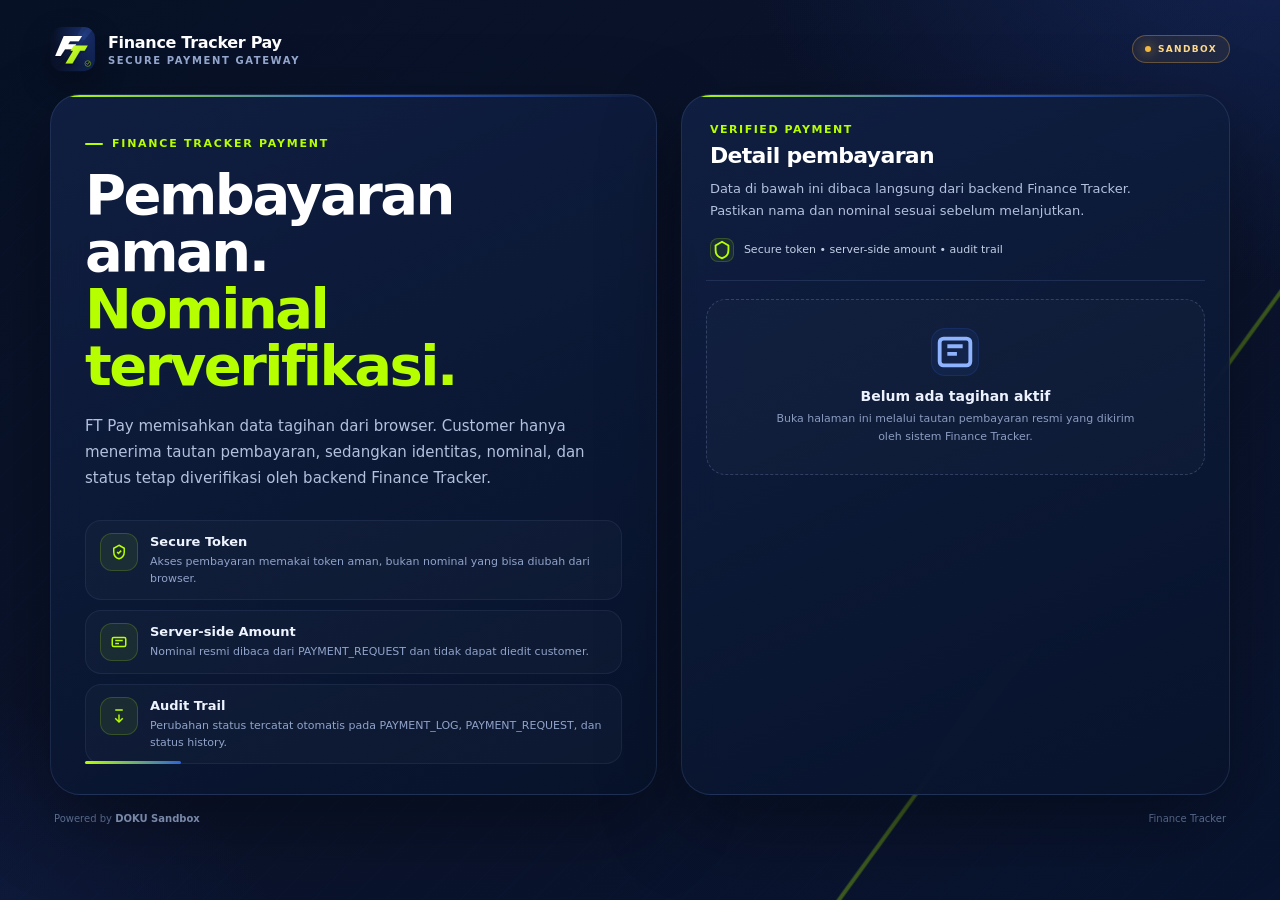
==== commit 218cc767: "Add files via upload" ====
--- a/index.html
+++ b/index.html
@@ -48,17 +48,19 @@
     .workspace{display:grid;grid-template-columns:minmax(0,1.05fr) minmax(420px,.95fr);gap:24px;align-items:stretch}
     .panel{position:relative;overflow:hidden;border:1px solid var(--line);border-radius:30px;background:linear-gradient(155deg,rgba(16,31,66,.96),rgba(8,19,43,.92));box-shadow:var(--shadow);backdrop-filter:blur(18px)}
     .panel:before{content:"";position:absolute;inset:0 0 auto 0;height:2px;background:linear-gradient(90deg,var(--green),var(--blue-2),transparent)}
-    .intro{padding:38px 32px 28px;min-height:520px}
-    .intro:after{content:"";position:absolute;left:32px;bottom:28px;width:96px;height:3px;border-radius:3px;background:linear-gradient(90deg,var(--green),var(--blue-2))}
+    .intro{padding:42px 34px 30px;min-height:580px}
+    .intro:after{content:"";position:absolute;left:34px;bottom:30px;width:96px;height:3px;border-radius:3px;background:linear-gradient(90deg,var(--green),var(--blue-2))}
     .eyebrow{display:flex;align-items:center;gap:9px;color:var(--green);font-size:11px;font-weight:900;letter-spacing:.16em;text-transform:uppercase;margin-bottom:16px}.eyebrow:before{content:"";width:18px;height:2px;background:var(--green);border-radius:2px}
     .intro h1{margin:0;max-width:560px;font-size:clamp(34px,4.8vw,56px);line-height:1.02;letter-spacing:-.045em;color:#fff}
     .intro h1 .accent{color:var(--green)}
     .intro-copy{max-width:560px;margin:20px 0 0;color:var(--muted);font-size:15px;line-height:1.72}
-    .feature-grid{display:grid;grid-template-columns:repeat(3,minmax(0,1fr));gap:10px;margin-top:24px}
-    .feature{display:grid;grid-template-columns:34px 1fr;gap:10px;align-items:start;padding:12px 13px;border:1px solid var(--line-2);border-radius:16px;background:rgba(255,255,255,.025)}
-    .feature-icon{width:34px;height:34px;display:grid;place-items:center;border-radius:11px;background:rgba(182,255,0,.07);border:1px solid rgba(182,255,0,.18);color:var(--green)}.feature-icon svg{width:16px;height:16px}
-    .feature-title{font-size:12px;font-weight:900;color:#EDF3FF;margin:1px 0 3px}
-    .feature-copy{color:#90A3CA;font-size:9.5px;line-height:1.45}
+    .security-list{display:grid;gap:10px;margin-top:28px}
+    .security-item{display:grid;grid-template-columns:38px minmax(0,1fr);gap:12px;align-items:start;padding:12px 14px;border:1px solid var(--line-2);border-radius:16px;background:rgba(255,255,255,.022);min-width:0}
+    .security-icon{width:38px;height:38px;display:grid;place-items:center;border-radius:12px;background:rgba(182,255,0,.07);border:1px solid rgba(182,255,0,.18);color:var(--green)}
+    .security-icon svg{width:18px;height:18px}
+    .security-copy{min-width:0}
+    .security-title{margin:1px 0 4px;font-size:13px;font-weight:900;color:#EDF3FF}
+    .security-text{margin:0;color:#90A3CA;font-size:11px;line-height:1.55;overflow-wrap:anywhere}
     .pay-card{padding:24px}
     .card-head{padding:4px 4px 18px;border-bottom:1px solid var(--line)}
     .card-kicker{color:var(--green);font-size:11px;font-weight:900;letter-spacing:.14em;text-transform:uppercase;margin-bottom:8px}
@@ -87,14 +89,28 @@
     .status-box.loading{display:block;color:#AFC7F8;background:rgba(46,100,215,.08);border-color:rgba(46,100,215,.18)}
     .status-box.success{display:block;color:#D8FFA4;background:rgba(182,255,0,.055);border-color:rgba(182,255,0,.15)}
     .status-box.error{display:block;color:#FFB1B8;background:rgba(255,107,120,.07);border-color:rgba(255,107,120,.16)}
-    .sandbox-tools{margin-top:12px;padding:12px 13px;border:1px dashed rgba(244,185,66,.22);border-radius:15px;background:rgba(244,185,66,.045);display:flex;align-items:center;justify-content:space-between;gap:12px}
-    .sandbox-tools-copy{min-width:0}.sandbox-tools-title{font-size:11px;font-weight:900;color:#FFD98C;letter-spacing:.04em}.sandbox-tools-text{margin-top:3px;color:#9EADCA;font-size:10px;line-height:1.5}
-    .dummy-btn{flex:0 0 auto;border:1px solid rgba(244,185,66,.28);border-radius:12px;background:rgba(244,185,66,.08);color:#FFE0A1;padding:10px 12px;font-size:11px;font-weight:900;cursor:pointer;white-space:nowrap}.dummy-btn:hover{background:rgba(244,185,66,.12)}.dummy-btn:disabled{opacity:.5;cursor:not-allowed}
     .footer{display:flex;align-items:center;justify-content:space-between;gap:12px;margin-top:18px;padding:0 4px;color:#65789F;font-size:10px}.footer strong{color:#95A8CF;font-weight:850}
     .install-btn{display:none;border:1px solid var(--line);background:rgba(255,255,255,.025);color:#D7E4FA;border-radius:14px;padding:11px 13px;font-size:12px;font-weight:850;cursor:pointer}
     .install-btn.show{display:inline-flex;align-items:center;gap:8px}
-    @media (max-width: 980px){.workspace{grid-template-columns:1fr}.intro{min-height:auto}.feature-grid{grid-template-columns:repeat(3,1fr)}}
-    @media (max-width: 720px){body{padding:18px}.brandbar{margin-bottom:18px}.brand-mark{width:42px;height:42px}.brand-name{font-size:15px}.intro,.pay-card{padding:22px}.intro h1{font-size:clamp(30px,10vw,46px)}.intro-copy,.card-subtitle{font-size:14px}.feature-grid{grid-template-columns:1fr}.feature{grid-template-columns:34px 1fr}.detail-row{grid-template-columns:1fr;gap:8px}.detail-value{text-align:left}.amount-value{font-size:20px}.footer{flex-direction:column;align-items:flex-start}.sandbox-tools{align-items:stretch;flex-direction:column}.dummy-btn{width:100%}}
+    @media (max-width: 980px){
+      .workspace{grid-template-columns:1fr}
+      .intro{min-height:auto}
+    }
+    @media (max-width: 720px){
+      body{padding:18px}
+      .brandbar{margin-bottom:18px}
+      .brand-mark{width:42px;height:42px}
+      .brand-name{font-size:15px}
+      .intro,.pay-card{padding:22px}
+      .intro h1{font-size:clamp(30px,10vw,46px)}
+      .intro-copy,.card-subtitle{font-size:14px}
+      .security-item{grid-template-columns:36px minmax(0,1fr);padding:11px 12px}
+      .security-icon{width:36px;height:36px}
+      .detail-row{grid-template-columns:1fr;gap:8px}
+      .detail-value{text-align:left}
+      .amount-value{font-size:20px}
+      .footer{flex-direction:column;align-items:flex-start}
+    }
   </style>
 </head>
 <body>
@@ -116,10 +132,46 @@
         <h1 id="introTitle">Pembayaran aman.<br><span class="accent">Nominal terverifikasi.</span></h1>
         <p class="intro-copy">FT Pay memisahkan data tagihan dari browser. Customer hanya menerima tautan pembayaran, sedangkan identitas, nominal, dan status tetap diverifikasi oleh backend Finance Tracker.</p>
 
-        <div class="feature-grid">
-          <div class="feature"><div class="feature-icon"><svg viewBox="0 0 24 24" fill="none" stroke="currentColor" stroke-width="2"><path d="M12 3l7 4v5c0 5-3.5 8-7 9-3.5-1-7-4-7-9V7l7-4z"/><path d="m9.5 12 1.8 1.8L15 10.2"/></svg></div><div class="feature-title">Secure Token</div><div class="feature-copy">Akses pembayaran memakai token aman, bukan nominal yang bisa diubah dari browser.</div></div>
-          <div class="feature"><div class="feature-icon"><svg viewBox="0 0 24 24" fill="none" stroke="currentColor" stroke-width="2"><rect x="3" y="6" width="18" height="12" rx="2"/><path d="M7 10h10M7 14h5"/></svg></div><div class="feature-title">Server-side Amount</div><div class="feature-copy">Nominal resmi hanya dibaca dari PAYMENT_REQUEST dan tidak bisa diedit user.</div></div>
-          <div class="feature"><div class="feature-icon"><svg viewBox="0 0 24 24" fill="none" stroke="currentColor" stroke-width="2"><path d="M12 20V10"/><path d="m7 15 5 5 5-5"/><path d="M7 4h10"/></svg></div><div class="feature-title">Audit Trail</div><div class="feature-copy">Perubahan status tercatat otomatis pada PAYMENT_LOG, PAYMENT_REQUEST, dan history.</div></div>
+        <div class="security-list" aria-label="Payment security overview">
+          <div class="security-item">
+            <div class="security-icon">
+              <svg viewBox="0 0 24 24" fill="none" stroke="currentColor" stroke-width="2">
+                <path d="M12 3l7 4v5c0 5-3.5 8-7 9-3.5-1-7-4-7-9V7l7-4z"/>
+                <path d="m9.5 12 1.8 1.8L15 10.2"/>
+              </svg>
+            </div>
+            <div class="security-copy">
+              <div class="security-title">Secure Token</div>
+              <p class="security-text">Akses pembayaran memakai token aman, bukan nominal yang bisa diubah dari browser.</p>
+            </div>
+          </div>
+
+          <div class="security-item">
+            <div class="security-icon">
+              <svg viewBox="0 0 24 24" fill="none" stroke="currentColor" stroke-width="2">
+                <rect x="3" y="6" width="18" height="12" rx="2"/>
+                <path d="M7 10h10M7 14h5"/>
+              </svg>
+            </div>
+            <div class="security-copy">
+              <div class="security-title">Server-side Amount</div>
+              <p class="security-text">Nominal resmi dibaca dari PAYMENT_REQUEST dan tidak dapat diedit customer.</p>
+            </div>
+          </div>
+
+          <div class="security-item">
+            <div class="security-icon">
+              <svg viewBox="0 0 24 24" fill="none" stroke="currentColor" stroke-width="2">
+                <path d="M12 20V10"/>
+                <path d="m7 15 5 5 5-5"/>
+                <path d="M7 4h10"/>
+              </svg>
+            </div>
+            <div class="security-copy">
+              <div class="security-title">Audit Trail</div>
+              <p class="security-text">Perubahan status tercatat otomatis pada PAYMENT_LOG, PAYMENT_REQUEST, dan status history.</p>
+            </div>
+          </div>
         </div>
       </section>
 
@@ -152,13 +204,6 @@
 
         <div id="statusBox" class="status-box loading">Memeriksa payment request...</div>
 
-        <div class="sandbox-tools" aria-label="Sandbox test tools">
-          <div class="sandbox-tools-copy">
-            <div class="sandbox-tools-title">Sandbox Test Tool</div>
-            <div class="sandbox-tools-text">Buat tagihan dummy Rp17.000 sekali klik tanpa membuka Apps Script.</div>
-          </div>
-          <button id="dummyButton" class="dummy-btn" type="button">+ Generate Dummy TRX</button>
-        </div>
       </section>
     </div>
 
@@ -166,8 +211,6 @@
   </main>
 
   <script>
-    /* FT PAY FRONTEND V6 — COMPACT UI + DOKU POPUP */
-
     /* =========================================================
      * 1. CONFIGURATION
      * ========================================================= */
@@ -217,8 +260,6 @@
     const emptyState =
       document.getElementById('emptyState');
 
-    const dummyButton =
-      document.getElementById('dummyButton');
 
 
     /* =========================================================
@@ -331,10 +372,6 @@
     );
 
 
-    dummyButton.addEventListener(
-      'click',
-      generateSandboxDummy
-    );
 
 
     /* =========================================================
@@ -661,71 +698,9 @@
     }
 
 
-    /* =========================================================
-     * 12. SANDBOX DUMMY TRANSACTION GENERATOR
-     * ========================================================= */
-
-    function generateSandboxDummy() {
-
-      dummyButton.disabled = true;
-
-      const originalText =
-        dummyButton.textContent;
-
-      dummyButton.textContent =
-        'Membuat dummy...';
-
-
-      dummyJsonpRequest(
-        function (response) {
-
-          if (
-            !response ||
-            response.success !== true ||
-            !response.data ||
-            !response.data.payment_link
-          ) {
-
-            dummyButton.disabled = false;
-            dummyButton.textContent = originalText;
-
-            showError(
-              response?.message ||
-              'Dummy transaction gagal dibuat.'
-            );
-
-            return;
-          }
-
-
-          try {
-            sessionStorage.removeItem(
-              TOKEN_STORAGE_KEY
-            );
-          } catch (error) {
-            // Safe to ignore.
-          }
-
-
-          window.location.href =
-            response.data.payment_link;
-        },
-        function (message) {
-
-          dummyButton.disabled = false;
-          dummyButton.textContent = originalText;
-
-          showError(
-            message ||
-            'Generator dummy tidak dapat dihubungi.'
-          );
-        }
-      );
-    }
-
-
-    /* =========================================================
-     * 13. JSONP REQUEST — SECURE TOKEN ENDPOINTS
+
+    /* =========================================================
+     * 12. JSONP REQUEST — SECURE TOKEN ENDPOINTS
      * ========================================================= */
 
     function jsonpRequest(
@@ -816,171 +791,9 @@
     }
 
 
-    /* =========================================================
-     * 14. JSONP REQUEST — SANDBOX DUMMY ENDPOINT
-     *
-     * The dummy generator is only a Sandbox convenience tool.
-     * If the first request fails because of a temporary network
-     * issue, the browser retries once automatically.
-     * ========================================================= */
-
-    function dummyJsonpRequest(callback, onError) {
-
-      requestSandboxDummy(
-        1,
-        callback,
-        onError
-      );
-    }
-
-
-    function requestSandboxDummy(
-      attemptNumber,
-      callback,
-      onError
-    ) {
-
-      const callbackName =
-        'ftDummyCallback_' +
-        Date.now() +
-        '_' +
-        Math.random().toString(36).slice(2);
-
-      const script =
-        document.createElement('script');
-
-      let requestFinished =
-        false;
-
-
-      const timeout =
-        window.setTimeout(
-          function () {
-
-            if (requestFinished) {
-              return;
-            }
-
-            requestFinished = true;
-
-            cleanupJsonp(
-              callbackName,
-              script
-            );
-
-            handleDummyRequestFailure(
-              attemptNumber,
-              callback,
-              onError
-            );
-          },
-          15000
-        );
-
-
-      window[callbackName] =
-        function (response) {
-
-          if (requestFinished) {
-            return;
-          }
-
-          requestFinished = true;
-
-          window.clearTimeout(
-            timeout
-          );
-
-          cleanupJsonp(
-            callbackName,
-            script
-          );
-
-          callback(
-            response
-          );
-        };
-
-
-      script.src =
-        API_URL +
-        '?action=generateSandboxDummy' +
-        '&callback=' + encodeURIComponent(callbackName) +
-        '&_=' + Date.now();
-
-
-      script.onerror =
-        function () {
-
-          if (requestFinished) {
-            return;
-          }
-
-          requestFinished = true;
-
-          window.clearTimeout(
-            timeout
-          );
-
-          cleanupJsonp(
-            callbackName,
-            script
-          );
-
-          handleDummyRequestFailure(
-            attemptNumber,
-            callback,
-            onError
-          );
-        };
-
-
-      document.body.appendChild(
-        script
-      );
-    }
-
-
-    function handleDummyRequestFailure(
-      attemptNumber,
-      callback,
-      onError
-    ) {
-
-      const MAX_ATTEMPTS =
-        2;
-
-
-      if (
-        attemptNumber <
-        MAX_ATTEMPTS
-      ) {
-
-        window.setTimeout(
-          function () {
-
-            requestSandboxDummy(
-              attemptNumber + 1,
-              callback,
-              onError
-            );
-          },
-          900
-        );
-
-        return;
-      }
-
-
-      onError(
-        'Generator Sandbox belum tersambung. ' +
-        'Coba lagi. Jika tetap gagal, pastikan Web App Apps Script V6 masih aktif.'
-      );
-    }
-
-
-    /* =========================================================
-     * 15. SMALL UI HELPERS
+
+    /* =========================================================
+     * 13. SMALL UI HELPERS
      * ========================================================= */
 
     function setPayButtonText(text) {
@@ -1074,7 +887,7 @@
 
 
     /* =========================================================
-     * 16. PWA SERVICE WORKER
+     * 14. PWA SERVICE WORKER
      * ========================================================= */
 
     if ('serviceWorker' in navigator) {
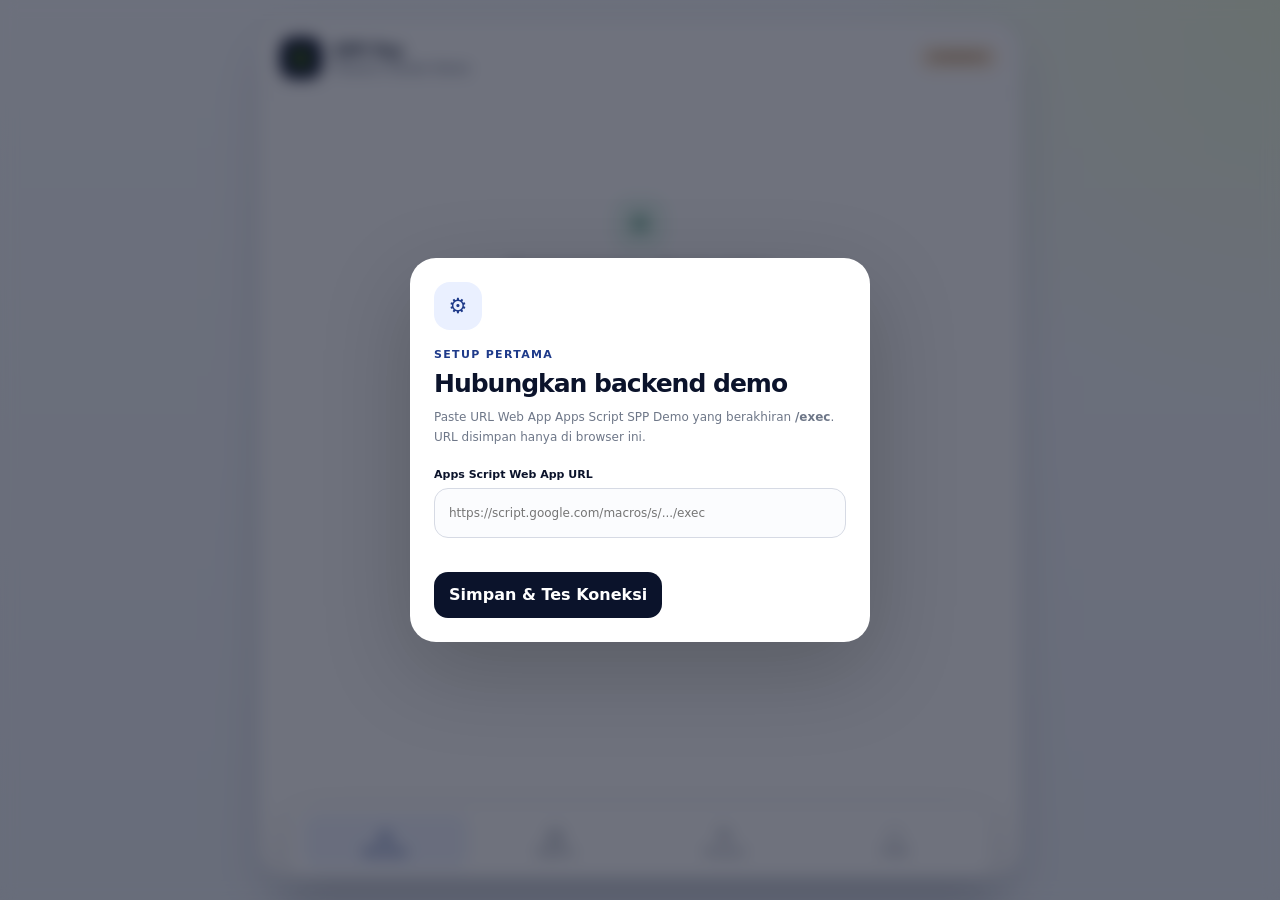
==== commit f5078d7f: "Add files via upload" ====
--- a/index.html
+++ b/index.html
@@ -2,908 +2,226 @@
 <html lang="id">
 <head>
   <meta charset="UTF-8">
-  <meta name="viewport" content="width=device-width, initial-scale=1, viewport-fit=cover">
-  <meta name="referrer" content="no-referrer">
-  <meta name="description" content="Finance Tracker Pay — secure payment portal.">
-  <title>Finance Tracker Pay</title>
-  <meta name="theme-color" content="#0B132B">
-  <meta name="color-scheme" content="dark">
-  <meta name="mobile-web-app-capable" content="yes">
-  <meta name="apple-mobile-web-app-capable" content="yes">
-  <meta name="apple-mobile-web-app-status-bar-style" content="black-translucent">
-  <meta name="apple-mobile-web-app-title" content="FT Pay">
-  <link rel="manifest" href="./manifest.webmanifest">
-  <link rel="icon" type="image/png" sizes="192x192" href="./icons/icon-192.png">
-  <link rel="apple-touch-icon" href="./icons/apple-touch-icon.png">
-  <script src="https://sandbox.doku.com/jokul-checkout-js/v1/jokul-checkout-1.0.0.js"></script>
-  <style>
-    :root{
-      --navy:#0B132B;--navy-2:#071126;--blue:#1E3A8A;--blue-2:#2E64D7;
-      --green:#B6FF00;--green-soft:#D3FF42;--ink:#EAF0FF;--muted:#B3C1DE;--muted-2:#8195BE;
-      --line:rgba(125,154,214,.16);--line-2:rgba(125,154,214,.10);--shadow:0 28px 80px rgba(0,0,0,.35);
-    }
-    *{box-sizing:border-box}
-    html{min-height:100%;background:var(--navy)}
-    body{
-      margin:0;min-height:100vh;min-height:100dvh;padding:26px;
-      font-family:Inter,ui-sans-serif,system-ui,-apple-system,BlinkMacSystemFont,"Segoe UI",sans-serif;
-      color:var(--ink);overflow-x:hidden;
-      background:
-        radial-gradient(900px 620px at 100% -10%,rgba(30,58,138,.42),transparent 60%),
-        radial-gradient(720px 540px at -10% 110%,rgba(30,58,138,.26),transparent 58%),
-        linear-gradient(145deg,#071126 0%,#0B132B 52%,#08142F 100%);
-    }
-    body:before{content:"";position:fixed;inset:0;pointer-events:none;opacity:.34;background:
-      linear-gradient(126deg,transparent 0 77%,rgba(182,255,0,.88) 77.12% 77.26%,transparent 77.38%),
-      repeating-linear-gradient(135deg,transparent 0 24px,rgba(46,100,215,.08) 25px 26px);
-      mask-image:linear-gradient(to bottom,transparent 0,#000 16%,#000 100%)}
-    .shell{width:min(100%,1180px);margin:0 auto;position:relative;z-index:1}
-    .brandbar{display:flex;align-items:center;justify-content:space-between;gap:16px;margin:0 0 22px}
-    .brand{display:flex;align-items:center;gap:12px;min-width:0}
-    .brand-mark{width:46px;height:46px;border-radius:14px;box-shadow:0 12px 30px rgba(0,0,0,.28)}
-    .brand-name{font-size:16px;font-weight:900;letter-spacing:-.02em;color:#fff;white-space:nowrap}
-    .brand-sub{font-size:10px;text-transform:uppercase;letter-spacing:.16em;color:#97A9D0;font-weight:800;margin-top:3px}
-    .env-badge{display:inline-flex;align-items:center;gap:7px;padding:8px 12px;border-radius:999px;border:1px solid rgba(244,185,66,.32);background:rgba(244,185,66,.08);color:#FFD98C;font-size:9px;font-weight:900;letter-spacing:.15em;text-transform:uppercase;white-space:nowrap}
-    .env-dot{width:6px;height:6px;border-radius:50%;background:#F4B942;box-shadow:0 0 12px rgba(244,185,66,.9)}
-    .workspace{display:grid;grid-template-columns:minmax(0,1.05fr) minmax(420px,.95fr);gap:24px;align-items:stretch}
-    .panel{position:relative;overflow:hidden;border:1px solid var(--line);border-radius:30px;background:linear-gradient(155deg,rgba(16,31,66,.96),rgba(8,19,43,.92));box-shadow:var(--shadow);backdrop-filter:blur(18px)}
-    .panel:before{content:"";position:absolute;inset:0 0 auto 0;height:2px;background:linear-gradient(90deg,var(--green),var(--blue-2),transparent)}
-    .intro{padding:42px 34px 30px;min-height:580px}
-    .intro:after{content:"";position:absolute;left:34px;bottom:30px;width:96px;height:3px;border-radius:3px;background:linear-gradient(90deg,var(--green),var(--blue-2))}
-    .eyebrow{display:flex;align-items:center;gap:9px;color:var(--green);font-size:11px;font-weight:900;letter-spacing:.16em;text-transform:uppercase;margin-bottom:16px}.eyebrow:before{content:"";width:18px;height:2px;background:var(--green);border-radius:2px}
-    .intro h1{margin:0;max-width:560px;font-size:clamp(34px,4.8vw,56px);line-height:1.02;letter-spacing:-.045em;color:#fff}
-    .intro h1 .accent{color:var(--green)}
-    .intro-copy{max-width:560px;margin:20px 0 0;color:var(--muted);font-size:15px;line-height:1.72}
-    .security-list{display:grid;gap:10px;margin-top:28px}
-    .security-item{display:grid;grid-template-columns:38px minmax(0,1fr);gap:12px;align-items:start;padding:12px 14px;border:1px solid var(--line-2);border-radius:16px;background:rgba(255,255,255,.022);min-width:0}
-    .security-icon{width:38px;height:38px;display:grid;place-items:center;border-radius:12px;background:rgba(182,255,0,.07);border:1px solid rgba(182,255,0,.18);color:var(--green)}
-    .security-icon svg{width:18px;height:18px}
-    .security-copy{min-width:0}
-    .security-title{margin:1px 0 4px;font-size:13px;font-weight:900;color:#EDF3FF}
-    .security-text{margin:0;color:#90A3CA;font-size:11px;line-height:1.55;overflow-wrap:anywhere}
-    .pay-card{padding:24px}
-    .card-head{padding:4px 4px 18px;border-bottom:1px solid var(--line)}
-    .card-kicker{color:var(--green);font-size:11px;font-weight:900;letter-spacing:.14em;text-transform:uppercase;margin-bottom:8px}
-    .card-title{margin:0;color:#fff;font-size:22px;line-height:1.1;letter-spacing:-.03em}
-    .card-subtitle{margin:10px 0 0;color:var(--muted);font-size:13px;line-height:1.68;max-width:430px}
-    .secure-note{display:flex;align-items:center;gap:10px;margin-top:16px;color:#C4D0E6;font-size:11px;line-height:1.55}
-    .secure-note-icon{width:24px;height:24px;display:grid;place-items:center;border-radius:8px;background:rgba(182,255,0,.08);border:1px solid rgba(182,255,0,.18);color:var(--green);flex:0 0 24px}
-    .detail{display:none;margin-top:18px;border:1px solid var(--line);border-radius:20px;overflow:hidden;background:rgba(255,255,255,.025)}
-    .detail-row{display:grid;grid-template-columns:135px 1fr;gap:18px;align-items:start;padding:14px 15px;border-bottom:1px solid var(--line)}
-    .detail-row:last-child{border-bottom:0}
-    .detail-row.amount-row{background:linear-gradient(90deg,rgba(182,255,0,.055),rgba(30,58,138,.06))}
-    .detail-label{font-size:10px;font-weight:850;letter-spacing:.12em;text-transform:uppercase;color:var(--muted-2);padding-top:2px}
-    .detail-value{font-size:14px;font-weight:750;color:#EAF0FF;text-align:right;word-break:break-word}
-    .amount-value{font-size:22px;line-height:1.05;font-weight:950;letter-spacing:-.03em;color:var(--green-soft)}
-    .status-pill{display:inline-flex;align-items:center;gap:7px;padding:7px 10px;border-radius:999px;border:1px solid rgba(137,158,204,.20);background:rgba(137,158,204,.08);color:#C9D4EB;font-size:10px;font-weight:900;letter-spacing:.08em;text-transform:uppercase}
-    .status-pill:before{content:"";width:6px;height:6px;border-radius:50%;background:currentColor;box-shadow:0 0 9px currentColor}
-    .status-pill.open,.status-pill.payment_created,.status-pill.processing{color:#8DB6FF;border-color:rgba(75,130,240,.25);background:rgba(40,93,190,.10)}
-    .status-pill.paid{color:var(--green);border-color:rgba(182,255,0,.25);background:rgba(182,255,0,.08)}
-    .status-pill.expired,.status-pill.cancelled{color:#FF8E98;border-color:rgba(255,107,120,.25);background:rgba(255,107,120,.08)}
-    .empty{display:none;margin-top:18px;padding:28px 18px;border-radius:20px;border:1px dashed rgba(137,158,204,.28);background:rgba(255,255,255,.02);text-align:center}
-    .empty-icon{width:48px;height:48px;margin:0 auto 12px;display:grid;place-items:center;border-radius:14px;background:rgba(46,100,215,.09);border:1px solid rgba(46,100,215,.18);color:#8FB4FF}
-    .empty-title{font-size:14px;font-weight:900;color:#ECF2FF}
-    .empty-copy{max-width:360px;margin:6px auto 0;font-size:11px;line-height:1.65;color:#8B9CC1}
-    .cta{width:100%;margin-top:16px;min-height:54px;border:0;border-radius:16px;padding:14px 18px;display:flex;align-items:center;justify-content:center;gap:10px;background:linear-gradient(135deg,#B6FF00,#9FEA00);color:#071126;font-size:15px;font-weight:950;letter-spacing:-.01em;cursor:pointer;box-shadow:0 13px 30px rgba(182,255,0,.15);transition:transform .15s ease,filter .15s ease,opacity .15s ease}.cta:hover{transform:translateY(-1px);filter:brightness(1.04)}.cta:active{transform:translateY(0)}.cta:disabled{cursor:not-allowed;opacity:.48;filter:saturate(.55);box-shadow:none;transform:none}.cta svg{width:17px;height:17px}
-    .status-box{display:none;margin-top:12px;padding:13px 14px;border-radius:14px;font-size:12px;line-height:1.6;border:1px solid transparent}
-    .status-box.loading{display:block;color:#AFC7F8;background:rgba(46,100,215,.08);border-color:rgba(46,100,215,.18)}
-    .status-box.success{display:block;color:#D8FFA4;background:rgba(182,255,0,.055);border-color:rgba(182,255,0,.15)}
-    .status-box.error{display:block;color:#FFB1B8;background:rgba(255,107,120,.07);border-color:rgba(255,107,120,.16)}
-    .footer{display:flex;align-items:center;justify-content:space-between;gap:12px;margin-top:18px;padding:0 4px;color:#65789F;font-size:10px}.footer strong{color:#95A8CF;font-weight:850}
-    .install-btn{display:none;border:1px solid var(--line);background:rgba(255,255,255,.025);color:#D7E4FA;border-radius:14px;padding:11px 13px;font-size:12px;font-weight:850;cursor:pointer}
-    .install-btn.show{display:inline-flex;align-items:center;gap:8px}
-    @media (max-width: 980px){
-      .workspace{grid-template-columns:1fr}
-      .intro{min-height:auto}
-    }
-    @media (max-width: 720px){
-      body{padding:18px}
-      .brandbar{margin-bottom:18px}
-      .brand-mark{width:42px;height:42px}
-      .brand-name{font-size:15px}
-      .intro,.pay-card{padding:22px}
-      .intro h1{font-size:clamp(30px,10vw,46px)}
-      .intro-copy,.card-subtitle{font-size:14px}
-      .security-item{grid-template-columns:36px minmax(0,1fr);padding:11px 12px}
-      .security-icon{width:36px;height:36px}
-      .detail-row{grid-template-columns:1fr;gap:8px}
-      .detail-value{text-align:left}
-      .amount-value{font-size:20px}
-      .footer{flex-direction:column;align-items:flex-start}
-    }
-  </style>
+
+  <meta
+    name="viewport"
+    content="width=device-width, initial-scale=1, viewport-fit=cover"
+  >
+
+  <meta
+    name="theme-color"
+    content="#0B132B"
+  >
+
+  <meta
+    name="description"
+    content="SPP Payment Demo — Sandbox"
+  >
+
+  <title>SPP Pay Demo</title>
+
+  <link
+    rel="manifest"
+    href="./manifest.webmanifest"
+  >
+
+  <link
+    rel="icon"
+    type="image/png"
+    href="./icons/icon-192.png"
+  >
+
+  <link
+    rel="apple-touch-icon"
+    href="./icons/icon-192.png"
+  >
+
+  <link
+    rel="stylesheet"
+    href="./css/app.css"
+  >
 </head>
+
 <body>
-  <main class="shell">
-    <header class="brandbar">
+
+  <!-- ======================================================
+       APP SHELL
+       ====================================================== -->
+
+  <div
+    id="app"
+    class="app-shell"
+  >
+
+    <header class="topbar">
+
       <div class="brand">
-        <img class="brand-mark" src="./assets/ft-pay-mark.svg" alt="FT Pay">
+
+        <div class="brand-mark">
+          S
+        </div>
+
         <div>
-          <div class="brand-name">Finance Tracker Pay</div>
-          <div class="brand-sub">Secure Payment Gateway</div>
+
+          <div class="brand-title">
+            SPP Pay
+          </div>
+
+          <div class="brand-subtitle">
+            Finance Tracker Demo
+          </div>
+
         </div>
+
       </div>
-      <div class="env-badge"><span class="env-dot"></span> Sandbox</div>
+
+      <span class="sandbox-badge">
+        SANDBOX
+      </span>
+
     </header>
 
-    <div class="workspace">
-      <section class="panel intro" aria-labelledby="introTitle">
-        <div class="eyebrow">Finance Tracker Payment</div>
-        <h1 id="introTitle">Pembayaran aman.<br><span class="accent">Nominal terverifikasi.</span></h1>
-        <p class="intro-copy">FT Pay memisahkan data tagihan dari browser. Customer hanya menerima tautan pembayaran, sedangkan identitas, nominal, dan status tetap diverifikasi oleh backend Finance Tracker.</p>
-
-        <div class="security-list" aria-label="Payment security overview">
-          <div class="security-item">
-            <div class="security-icon">
-              <svg viewBox="0 0 24 24" fill="none" stroke="currentColor" stroke-width="2">
-                <path d="M12 3l7 4v5c0 5-3.5 8-7 9-3.5-1-7-4-7-9V7l7-4z"/>
-                <path d="m9.5 12 1.8 1.8L15 10.2"/>
-              </svg>
-            </div>
-            <div class="security-copy">
-              <div class="security-title">Secure Token</div>
-              <p class="security-text">Akses pembayaran memakai token aman, bukan nominal yang bisa diubah dari browser.</p>
-            </div>
-          </div>
-
-          <div class="security-item">
-            <div class="security-icon">
-              <svg viewBox="0 0 24 24" fill="none" stroke="currentColor" stroke-width="2">
-                <rect x="3" y="6" width="18" height="12" rx="2"/>
-                <path d="M7 10h10M7 14h5"/>
-              </svg>
-            </div>
-            <div class="security-copy">
-              <div class="security-title">Server-side Amount</div>
-              <p class="security-text">Nominal resmi dibaca dari PAYMENT_REQUEST dan tidak dapat diedit customer.</p>
-            </div>
-          </div>
-
-          <div class="security-item">
-            <div class="security-icon">
-              <svg viewBox="0 0 24 24" fill="none" stroke="currentColor" stroke-width="2">
-                <path d="M12 20V10"/>
-                <path d="m7 15 5 5 5-5"/>
-                <path d="M7 4h10"/>
-              </svg>
-            </div>
-            <div class="security-copy">
-              <div class="security-title">Audit Trail</div>
-              <p class="security-text">Perubahan status tercatat otomatis pada PAYMENT_LOG, PAYMENT_REQUEST, dan status history.</p>
-            </div>
-          </div>
-        </div>
-      </section>
-
-      <section class="panel pay-card" aria-labelledby="paymentTitle">
-        <div class="card-head">
-          <div class="card-kicker">Verified Payment</div>
-          <h2 id="paymentTitle" class="card-title">Detail pembayaran</h2>
-          <p class="card-subtitle">Data di bawah ini dibaca langsung dari backend Finance Tracker. Pastikan nama dan nominal sesuai sebelum melanjutkan.</p>
-          <div class="secure-note"><span class="secure-note-icon"><svg viewBox="0 0 24 24" fill="none" stroke="currentColor" stroke-width="2"><path d="M12 3l7 4v5c0 5-3.5 8-7 9-3.5-1-7-4-7-9V7l7-4z"/></svg></span><span>Secure token • server-side amount • audit trail</span></div>
-        </div>
-
-        <div id="paymentDetail" class="detail">
-          <div class="detail-row"><span class="detail-label">Referensi</span><span id="referenceNumber" class="detail-value">-</span></div>
-          <div class="detail-row"><span class="detail-label">Customer</span><span id="customerName" class="detail-value">-</span></div>
-          <div class="detail-row"><span class="detail-label">Keterangan</span><span id="description" class="detail-value">-</span></div>
-          <div class="detail-row amount-row"><span class="detail-label">Nominal Resmi</span><span id="amount" class="detail-value amount-value">-</span></div>
-          <div class="detail-row"><span class="detail-label">Status</span><span id="paymentStatus" class="status-pill">-</span></div>
-        </div>
-
-        <div id="emptyState" class="empty">
-          <div class="empty-icon"><svg viewBox="0 0 24 24" fill="none" stroke="currentColor" stroke-width="2"><rect x="4" y="5" width="16" height="14" rx="2"/><path d="M8 9h8M8 13h5"/></svg></div>
-          <div class="empty-title">Belum ada tagihan aktif</div>
-          <div class="empty-copy">Buka halaman ini melalui tautan pembayaran resmi yang dikirim oleh sistem Finance Tracker.</div>
-        </div>
-
-        <button id="payButton" class="cta" type="button" disabled>
-          <span>Memuat pembayaran...</span>
-          <svg viewBox="0 0 24 24" fill="none" stroke="currentColor" stroke-width="2.2"><path d="M5 12h14"/><path d="m13 6 6 6-6 6"/></svg>
-        </button>
-
-        <div id="statusBox" class="status-box loading">Memeriksa payment request...</div>
-
-      </section>
+
+    <main
+      id="page"
+      class="page"
+    >
+      <!-- Rendered by app.js -->
+    </main>
+
+
+    <nav class="bottom-nav">
+
+      <button
+        class="nav-item active"
+        data-page="home"
+        type="button"
+      >
+        <span class="nav-icon">⌂</span>
+        <span>Beranda</span>
+      </button>
+
+      <button
+        class="nav-item"
+        data-page="bills"
+        type="button"
+      >
+        <span class="nav-icon">▤</span>
+        <span>Tagihan</span>
+      </button>
+
+      <button
+        class="nav-item"
+        data-page="history"
+        type="button"
+      >
+        <span class="nav-icon">↻</span>
+        <span>Riwayat</span>
+      </button>
+
+      <button
+        class="nav-item"
+        data-page="profile"
+        type="button"
+      >
+        <span class="nav-icon">○</span>
+        <span>Profil</span>
+      </button>
+
+    </nav>
+
+  </div>
+
+
+  <!-- ======================================================
+       BACKEND SETUP MODAL
+       ====================================================== -->
+
+  <div
+    id="backendSetup"
+    class="modal-backdrop hidden"
+  >
+
+    <section class="modal-card">
+
+      <div class="modal-icon">
+        ⚙
+      </div>
+
+      <p class="eyebrow">
+        SETUP PERTAMA
+      </p>
+
+      <h2>
+        Hubungkan backend demo
+      </h2>
+
+      <p class="modal-copy">
+        Paste URL Web App Apps Script SPP Demo yang berakhiran
+        <strong>/exec</strong>.
+        URL disimpan hanya di browser ini.
+      </p>
+
+      <label
+        class="field-label"
+        for="backendUrl"
+      >
+        Apps Script Web App URL
+      </label>
+
+      <input
+        id="backendUrl"
+        class="text-input"
+        type="url"
+        placeholder="https://script.google.com/macros/s/.../exec"
+        autocomplete="off"
+      >
+
+      <p
+        id="setupMessage"
+        class="form-message"
+      ></p>
+
+      <button
+        id="saveBackendButton"
+        class="primary-button"
+        type="button"
+      >
+        Simpan & Tes Koneksi
+      </button>
+
+    </section>
+
+  </div>
+
+
+  <!-- ======================================================
+       LOADING
+       ====================================================== -->
+
+  <div
+    id="loadingOverlay"
+    class="loading-backdrop hidden"
+  >
+    <div class="loading-card">
+      <div class="spinner"></div>
+      <span id="loadingText">
+        Memuat...
+      </span>
     </div>
-
-    <footer class="footer"><span>Powered by <strong>DOKU Sandbox</strong></span><span>Finance Tracker</span></footer>
-  </main>
-
-  <script>
-    /* =========================================================
-     * 1. CONFIGURATION
-     * ========================================================= */
-
-    const API_URL =
-      'https://script.google.com/macros/s/AKfycbznn7Acyvb23wN8IBgG95UGuv1fb0SZ-rbpebE2ZGVu-6qINGFwkDV7tyNUpi2CADqu/exec';
-
-    const TOKEN_STORAGE_KEY =
-      'doku_secure_payment_token';
-
-
-    /* =========================================================
-     * 2. PAGE STATE
-     * ========================================================= */
-
-    let currentPayment = null;
-
-
-    /* =========================================================
-     * 3. DOM ELEMENTS
-     * ========================================================= */
-
-    const paymentDetail =
-      document.getElementById('paymentDetail');
-
-    const referenceNumber =
-      document.getElementById('referenceNumber');
-
-    const customerName =
-      document.getElementById('customerName');
-
-    const description =
-      document.getElementById('description');
-
-    const amountBox =
-      document.getElementById('amount');
-
-    const paymentStatus =
-      document.getElementById('paymentStatus');
-
-    const payButton =
-      document.getElementById('payButton');
-
-    const statusBox =
-      document.getElementById('statusBox');
-
-    const emptyState =
-      document.getElementById('emptyState');
-
-
-
-    /* =========================================================
-     * 4. READ SECURE TOKEN
-     *
-     * Token can arrive from:
-     * - #token=...  (preferred)
-     * - ?token=...  (legacy-compatible)
-     *
-     * After it is read, the token is removed from the address bar
-     * and stored temporarily in sessionStorage.
-     * ========================================================= */
-
-    const queryParams =
-      new URLSearchParams(window.location.search);
-
-    const hashParams =
-      new URLSearchParams(
-        window.location.hash
-          ? window.location.hash.substring(1)
-          : ''
-      );
-
-    const tokenFromUrl = String(
-      queryParams.get('token') ||
-      hashParams.get('token') ||
-      ''
-    ).trim();
-
-
-    if (tokenFromUrl) {
-
-      try {
-        sessionStorage.setItem(
-          TOKEN_STORAGE_KEY,
-          tokenFromUrl
-        );
-      } catch (error) {
-        // sessionStorage may be blocked by the browser.
-      }
-
-
-      try {
-        history.replaceState(
-          null,
-          document.title,
-          window.location.pathname
-        );
-      } catch (error) {
-        // URL cleanup is useful, but not required for payment flow.
-      }
-    }
-
-
-    let storedToken = '';
-
-    try {
-      storedToken =
-        sessionStorage.getItem(TOKEN_STORAGE_KEY) || '';
-    } catch (error) {
-      storedToken = '';
-    }
-
-
-    const paymentToken = String(
-      tokenFromUrl ||
-      storedToken ||
-      ''
-    ).trim();
-
-
-    /* =========================================================
-     * 5. INITIAL PAGE LOAD
-     * ========================================================= */
-
-    if (!paymentToken) {
-
-      showEmpty();
-
-    } else if (!/^[a-f0-9]{128}$/i.test(paymentToken)) {
-
-      showError(
-        'Format payment token tidak valid. ' +
-        'Gunakan tautan pembayaran resmi.'
-      );
-
-    } else {
-
-      loadSecurePayment();
-    }
-
-
-    /* =========================================================
-     * 6. BUTTON EVENTS
-     * ========================================================= */
-
-    payButton.addEventListener(
-      'click',
-      function () {
-
-        if (
-          !currentPayment ||
-          currentPayment.can_pay !== true
-        ) {
-          return;
-        }
-
-        createSecurePayment();
-      }
-    );
-
-
-
-
-    /* =========================================================
-     * 7. EMPTY STATE
-     * ========================================================= */
-
-    function showEmpty() {
-
-      emptyState.style.display = 'block';
-
-      payButton.disabled = true;
-      payButton.style.display = 'none';
-
-      statusBox.style.display = 'none';
-    }
-
-
-    /* =========================================================
-     * 8. LOAD PAYMENT DETAIL FROM BACKEND
-     * ========================================================= */
-
-    function loadSecurePayment() {
-
-      setStatus(
-        'loading',
-        'Memeriksa payment request...'
-      );
-
-      payButton.disabled = true;
-      payButton.style.display = 'flex';
-
-      setPayButtonText(
-        'Memuat pembayaran...'
-      );
-
-
-      jsonpRequest(
-        'getSecurePayment',
-        paymentToken,
-        function (response) {
-
-          if (
-            !response ||
-            response.success !== true ||
-            !response.data
-          ) {
-
-            showError(
-              response?.message ||
-              'Payment request tidak dapat dibaca.'
-            );
-
-            return;
-          }
-
-
-          currentPayment =
-            response.data;
-
-          renderPayment(
-            currentPayment
-          );
-        }
-      );
-    }
-
-
-    /* =========================================================
-     * 9. RENDER PAYMENT DETAIL
-     * ========================================================= */
-
-    function renderPayment(data) {
-
-      referenceNumber.textContent =
-        data.reference_number || '-';
-
-      customerName.textContent =
-        data.customer_name || '-';
-
-      description.textContent =
-        data.description || '-';
-
-      amountBox.textContent =
-        formatMoney(
-          data.amount,
-          data.currency || 'IDR'
-        );
-
-
-      const status = String(
-        data.status || '-'
-      ).toUpperCase();
-
-
-      paymentStatus.textContent =
-        status;
-
-      paymentStatus.className =
-        'status-pill ' + status.toLowerCase();
-
-      paymentDetail.style.display =
-        'block';
-
-
-      if (status === 'PAID') {
-
-        payButton.disabled = true;
-
-        setPayButtonText(
-          'Pembayaran Sudah Berhasil'
-        );
-
-        setStatus(
-          'success',
-          'Pembayaran ini sudah berhasil.'
-        );
-
-        return;
-      }
-
-
-      if (status === 'EXPIRED') {
-
-        payButton.disabled = true;
-
-        setPayButtonText(
-          'Pembayaran Kedaluwarsa'
-        );
-
-        showError(
-          'Link pembayaran ini sudah kedaluwarsa.'
-        );
-
-        return;
-      }
-
-
-      if (data.can_pay !== true) {
-
-        payButton.disabled = true;
-
-        setPayButtonText(
-          'Pembayaran Tidak Tersedia'
-        );
-
-        showError(
-          'Pembayaran belum dapat diproses untuk status ini.'
-        );
-
-        return;
-      }
-
-
-      payButton.disabled = false;
-
-      setPayButtonText(
-        data.payment_created === true
-          ? 'Buka Checkout DOKU'
-          : 'Bayar dengan DOKU'
-      );
-
-      setStatus(
-        'success',
-        'Detail pembayaran berhasil diverifikasi dari backend.'
-      );
-    }
-
-
-    /* =========================================================
-     * 10. CREATE / REUSE SECURE DOKU PAYMENT
-     *
-     * IMPORTANT:
-     * Browser only sends the secure token.
-     * Amount is still read from PAYMENT_REQUEST by the backend.
-     * ========================================================= */
-
-    function createSecurePayment() {
-
-      payButton.disabled = true;
-
-      setPayButtonText(
-        'Memproses...'
-      );
-
-      setStatus(
-        'loading',
-        'Menyiapkan DOKU Checkout...'
-      );
-
-
-      jsonpRequest(
-        'createSecurePayment',
-        paymentToken,
-        function (response) {
-
-          if (
-            !response ||
-            response.success !== true
-          ) {
-
-            payButton.disabled = false;
-
-            setPayButtonText(
-              'Coba Lagi'
-            );
-
-            showError(
-              response?.message ||
-              'Gagal membuat pembayaran.'
-            );
-
-            return;
-          }
-
-
-          const paymentUrl =
-            response?.data?.payment_url;
-
-
-          if (!paymentUrl) {
-
-            payButton.disabled = false;
-
-            setPayButtonText(
-              'Coba Lagi'
-            );
-
-            showError(
-              'Payment URL tidak ditemukan.'
-            );
-
-            return;
-          }
-
-
-          openDokuCheckout(
-            paymentUrl,
-            response?.data?.reused === true
-          );
-        }
-      );
-    }
-
-
-    /* =========================================================
-     * 11. OPEN DOKU CHECKOUT AS POP-UP / MODAL
-     *
-     * DOKU Sandbox SDK provides loadJokulCheckout(paymentUrl).
-     * If the SDK fails to load, we safely fall back to redirect.
-     * ========================================================= */
-
-    function openDokuCheckout(
-      paymentUrl,
-      reused
-    ) {
-
-      if (
-        typeof window.loadJokulCheckout === 'function'
-      ) {
-
-        setStatus(
-          'loading',
-          reused
-            ? 'Membuka kembali DOKU Checkout...'
-            : 'Membuka DOKU Checkout...'
-        );
-
-
-        try {
-
-          window.loadJokulCheckout(
-            paymentUrl
-          );
-
-
-          /*
-           * The modal can be closed by the customer.
-           * Re-enable the button so checkout can be opened again.
-           */
-          window.setTimeout(
-            function () {
-
-              payButton.disabled = false;
-
-              setPayButtonText(
-                'Buka Checkout DOKU'
-              );
-
-              setStatus(
-                'success',
-                'DOKU Checkout dibuka sebagai pop-up. ' +
-                'Status final tetap diverifikasi oleh backend.'
-              );
-            },
-            900
-          );
-
-
-          return;
-
-        } catch (error) {
-
-          console.error(
-            'DOKU Checkout popup error:',
-            error
-          );
-        }
-      }
-
-
-      /*
-       * Safe fallback:
-       * If the DOKU JS SDK is unavailable, payment still works
-       * through the original hosted checkout page.
-       */
-      setStatus(
-        'loading',
-        'Pop-up DOKU tidak tersedia. ' +
-        'Membuka checkout melalui halaman DOKU...'
-      );
-
-      window.location.href =
-        paymentUrl;
-    }
-
-
-
-    /* =========================================================
-     * 12. JSONP REQUEST — SECURE TOKEN ENDPOINTS
-     * ========================================================= */
-
-    function jsonpRequest(
-      action,
-      token,
-      callback
-    ) {
-
-      const callbackName =
-        'ftPayCallback_' +
-        Date.now() +
-        '_' +
-        Math.random().toString(36).slice(2);
-
-      const script =
-        document.createElement('script');
-
-
-      const timeout =
-        window.setTimeout(
-          function () {
-
-            cleanupJsonp(
-              callbackName,
-              script
-            );
-
-            showError(
-              'Server pembayaran tidak merespons. Silakan coba lagi.'
-            );
-
-            payButton.disabled = false;
-
-            setPayButtonText(
-              'Coba Lagi'
-            );
-          },
-          20000
-        );
-
-
-      window[callbackName] =
-        function (response) {
-
-          window.clearTimeout(timeout);
-
-          cleanupJsonp(
-            callbackName,
-            script
-          );
-
-          callback(response);
-        };
-
-
-      script.src =
-        API_URL +
-        '?action=' + encodeURIComponent(action) +
-        '&token=' + encodeURIComponent(token) +
-        '&callback=' + encodeURIComponent(callbackName);
-
-
-      script.onerror =
-        function () {
-
-          window.clearTimeout(timeout);
-
-          cleanupJsonp(
-            callbackName,
-            script
-          );
-
-          showError(
-            'Tidak dapat menghubungi server pembayaran.'
-          );
-
-          payButton.disabled = false;
-
-          setPayButtonText(
-            'Coba Lagi'
-          );
-        };
-
-
-      document.body.appendChild(
-        script
-      );
-    }
-
-
-
-    /* =========================================================
-     * 13. SMALL UI HELPERS
-     * ========================================================= */
-
-    function setPayButtonText(text) {
-
-      const label =
-        payButton.querySelector('span');
-
-      if (label) {
-        label.textContent = text;
-      }
-    }
-
-
-    function setStatus(
-      type,
-      message
-    ) {
-
-      statusBox.className =
-        'status-box ' + type;
-
-      statusBox.textContent =
-        message;
-
-      statusBox.style.display =
-        'block';
-    }
-
-
-    function showError(message) {
-
-      setStatus(
-        'error',
-        message
-      );
-    }
-
-
-    function formatMoney(
-      amount,
-      currency
-    ) {
-
-      const number =
-        Number(amount);
-
-
-      if (!Number.isFinite(number)) {
-        return '-';
-      }
-
-
-      try {
-
-        return new Intl.NumberFormat(
-          'id-ID',
-          {
-            style: 'currency',
-            currency: currency || 'IDR',
-            maximumFractionDigits: 0
-          }
-        ).format(number);
-
-      } catch (error) {
-
-        return 'Rp' +
-          number.toLocaleString('id-ID');
-      }
-    }
-
-
-    function cleanupJsonp(
-      callbackName,
-      script
-    ) {
-
-      if (
-        script &&
-        script.parentNode
-      ) {
-        script.remove();
-      }
-
-
-      try {
-        delete window[callbackName];
-      } catch (error) {
-        // Safe to ignore.
-      }
-    }
-
-
-    /* =========================================================
-     * 14. PWA SERVICE WORKER
-     * ========================================================= */
-
-    if ('serviceWorker' in navigator) {
-
-      window.addEventListener(
-        'load',
-        function () {
-
-          navigator.serviceWorker
-            .register('./sw.js')
-            .catch(function () {
-              // Payment flow must still work even if PWA registration fails.
-            });
-        }
-      );
-    }
-  </script>
+  </div>
+
+
+  <!-- ======================================================
+       TOAST
+       ====================================================== -->
+
+  <div
+    id="toast"
+    class="toast hidden"
+  ></div>
+
+
+  <script src="./js/app.js"></script>
 </body>
 </html>
--- a/css/app.css
+++ b/css/app.css
@@ -0,0 +1,794 @@
+/* ============================================================
+   SPP PAYMENT DEMO — UI V1
+   ============================================================ */
+
+:root {
+  --navy: #0B132B;
+  --blue: #1E3A8A;
+  --blue-soft: #EAF0FF;
+  --green: #B6FF00;
+  --green-dark: #355E00;
+  --cream: #F8F5EC;
+  --white: #FFFFFF;
+  --ink: #172033;
+  --muted: #6E7788;
+  --line: #E8EAF0;
+  --danger: #B42318;
+  --danger-soft: #FFF0EE;
+  --warning: #8A4B08;
+  --warning-soft: #FFF5E8;
+  --success: #16794E;
+  --success-soft: #EAF8F1;
+
+  --radius-xl: 28px;
+  --radius-lg: 22px;
+  --radius-md: 16px;
+  --radius-sm: 12px;
+
+  --shadow:
+    0 18px 50px rgba(11, 19, 43, 0.10);
+}
+
+
+/* ============================================================
+   BASE
+   ============================================================ */
+
+* {
+  box-sizing: border-box;
+}
+
+html {
+  min-height: 100%;
+  background: #EEF2F8;
+}
+
+body {
+  margin: 0;
+  min-height: 100vh;
+  background:
+    radial-gradient(
+      circle at top right,
+      rgba(182, 255, 0, 0.12),
+      transparent 28%
+    ),
+    linear-gradient(
+      180deg,
+      #F8FAFD 0%,
+      #EEF2F8 100%
+    );
+  color: var(--ink);
+  font-family:
+    Inter,
+    ui-sans-serif,
+    system-ui,
+    -apple-system,
+    BlinkMacSystemFont,
+    "Segoe UI",
+    sans-serif;
+}
+
+button,
+input {
+  font: inherit;
+}
+
+button {
+  cursor: pointer;
+}
+
+.hidden {
+  display: none !important;
+}
+
+
+/* ============================================================
+   APP SHELL
+   ============================================================ */
+
+.app-shell {
+  width: min(100%, 760px);
+  min-height: 100vh;
+  margin: 0 auto;
+  background: var(--white);
+  box-shadow: var(--shadow);
+  position: relative;
+}
+
+.topbar {
+  position: sticky;
+  top: 0;
+  z-index: 20;
+  min-height: 72px;
+  padding:
+    calc(14px + env(safe-area-inset-top))
+    20px
+    14px;
+  display: flex;
+  align-items: center;
+  justify-content: space-between;
+  gap: 16px;
+  background:
+    rgba(255, 255, 255, 0.94);
+  backdrop-filter: blur(18px);
+  border-bottom: 1px solid rgba(232, 234, 240, 0.8);
+}
+
+.brand {
+  display: flex;
+  align-items: center;
+  gap: 11px;
+}
+
+.brand-mark {
+  width: 42px;
+  height: 42px;
+  border-radius: 14px;
+  display: grid;
+  place-items: center;
+  background: var(--navy);
+  color: var(--green);
+  font-size: 20px;
+  font-weight: 900;
+  box-shadow:
+    inset 0 0 0 1px rgba(255, 255, 255, 0.09);
+}
+
+.brand-title {
+  font-size: 16px;
+  font-weight: 850;
+  letter-spacing: -0.02em;
+}
+
+.brand-subtitle {
+  margin-top: 2px;
+  color: var(--muted);
+  font-size: 11px;
+  font-weight: 650;
+}
+
+.sandbox-badge {
+  border-radius: 999px;
+  padding: 7px 10px;
+  background: var(--warning-soft);
+  color: var(--warning);
+  border: 1px solid #F6D5AE;
+  font-size: 10px;
+  font-weight: 850;
+  letter-spacing: 0.08em;
+}
+
+.page {
+  padding:
+    20px
+    18px
+    calc(104px + env(safe-area-inset-bottom));
+}
+
+
+/* ============================================================
+   TYPOGRAPHY
+   ============================================================ */
+
+.eyebrow {
+  margin: 0 0 8px;
+  color: var(--blue);
+  font-size: 11px;
+  font-weight: 850;
+  letter-spacing: 0.12em;
+}
+
+.page-title {
+  margin: 0;
+  color: var(--navy);
+  font-size: clamp(25px, 7vw, 34px);
+  line-height: 1.08;
+  letter-spacing: -0.04em;
+}
+
+.page-copy {
+  max-width: 520px;
+  margin: 10px 0 0;
+  color: var(--muted);
+  font-size: 13px;
+  line-height: 1.65;
+}
+
+.section-title {
+  margin: 0;
+  font-size: 16px;
+  color: var(--navy);
+  letter-spacing: -0.02em;
+}
+
+.section-head {
+  margin: 24px 2px 12px;
+  display: flex;
+  align-items: center;
+  justify-content: space-between;
+  gap: 14px;
+}
+
+.text-button {
+  border: 0;
+  background: transparent;
+  color: var(--blue);
+  font-size: 12px;
+  font-weight: 800;
+}
+
+
+/* ============================================================
+   HERO
+   ============================================================ */
+
+.student-hero {
+  overflow: hidden;
+  position: relative;
+  padding: 22px;
+  border-radius: var(--radius-xl);
+  background:
+    linear-gradient(
+      145deg,
+      var(--navy) 0%,
+      #152659 62%,
+      #21459C 100%
+    );
+  color: var(--white);
+}
+
+.student-hero::after {
+  content: "";
+  position: absolute;
+  width: 170px;
+  height: 170px;
+  right: -55px;
+  bottom: -80px;
+  border-radius: 50%;
+  background:
+    rgba(182, 255, 0, 0.14);
+}
+
+.student-top {
+  position: relative;
+  z-index: 2;
+  display: flex;
+  align-items: center;
+  justify-content: space-between;
+  gap: 14px;
+}
+
+.student-name {
+  margin: 0;
+  font-size: 22px;
+  font-weight: 850;
+  letter-spacing: -0.03em;
+}
+
+.student-meta {
+  margin: 4px 0 0;
+  color: rgba(255, 255, 255, 0.72);
+  font-size: 12px;
+  line-height: 1.5;
+}
+
+.student-avatar {
+  flex: 0 0 auto;
+  width: 48px;
+  height: 48px;
+  border-radius: 17px;
+  display: grid;
+  place-items: center;
+  background: var(--green);
+  color: var(--navy);
+  font-size: 18px;
+  font-weight: 900;
+}
+
+.outstanding-box {
+  position: relative;
+  z-index: 2;
+  margin-top: 22px;
+  padding-top: 18px;
+  border-top:
+    1px solid rgba(255, 255, 255, 0.14);
+}
+
+.outstanding-label {
+  margin: 0;
+  color: rgba(255, 255, 255, 0.68);
+  font-size: 11px;
+  font-weight: 700;
+}
+
+.outstanding-amount {
+  margin: 6px 0 0;
+  font-size: clamp(30px, 9vw, 42px);
+  line-height: 1;
+  font-weight: 900;
+  letter-spacing: -0.05em;
+}
+
+.hero-action {
+  margin-top: 18px;
+  width: 100%;
+  min-height: 48px;
+  border: 0;
+  border-radius: 15px;
+  background: var(--green);
+  color: var(--navy);
+  font-weight: 900;
+}
+
+
+/* ============================================================
+   SUMMARY
+   ============================================================ */
+
+.summary-grid {
+  margin-top: 14px;
+  display: grid;
+  grid-template-columns:
+    repeat(3, minmax(0, 1fr));
+  gap: 10px;
+}
+
+.summary-card {
+  min-width: 0;
+  padding: 15px 12px;
+  border: 1px solid var(--line);
+  border-radius: var(--radius-md);
+  background: var(--white);
+}
+
+.summary-value {
+  display: block;
+  color: var(--navy);
+  font-size: 20px;
+  font-weight: 900;
+}
+
+.summary-label {
+  display: block;
+  margin-top: 4px;
+  color: var(--muted);
+  font-size: 10px;
+  line-height: 1.35;
+}
+
+
+/* ============================================================
+   BILL CARD
+   ============================================================ */
+
+.bill-list {
+  display: grid;
+  gap: 12px;
+}
+
+.bill-card {
+  padding: 17px;
+  border: 1px solid var(--line);
+  border-radius: var(--radius-lg);
+  background: var(--white);
+}
+
+.bill-card.is-primary {
+  border-color: #C9D7FF;
+  box-shadow:
+    0 12px 32px rgba(30, 58, 138, 0.08);
+}
+
+.bill-head {
+  display: flex;
+  align-items: flex-start;
+  justify-content: space-between;
+  gap: 12px;
+}
+
+.bill-period {
+  margin: 0;
+  color: var(--navy);
+  font-size: 16px;
+  font-weight: 850;
+}
+
+.bill-description {
+  margin: 4px 0 0;
+  color: var(--muted);
+  font-size: 11px;
+}
+
+.status-chip {
+  flex: 0 0 auto;
+  padding: 7px 9px;
+  border-radius: 999px;
+  font-size: 9px;
+  font-weight: 900;
+  letter-spacing: 0.06em;
+}
+
+.status-chip.unpaid {
+  background: var(--danger-soft);
+  color: var(--danger);
+}
+
+.status-chip.pending {
+  background: var(--warning-soft);
+  color: var(--warning);
+}
+
+.status-chip.paid {
+  background: var(--success-soft);
+  color: var(--success);
+}
+
+.status-chip.expired {
+  background: #F1F2F5;
+  color: #646B78;
+}
+
+.bill-amount {
+  margin: 18px 0 0;
+  color: var(--navy);
+  font-size: 27px;
+  font-weight: 900;
+  letter-spacing: -0.04em;
+}
+
+.bill-due {
+  margin: 6px 0 0;
+  color: var(--muted);
+  font-size: 11px;
+}
+
+.bill-actions {
+  margin-top: 16px;
+  display: flex;
+  gap: 9px;
+}
+
+.primary-button,
+.secondary-button {
+  min-height: 46px;
+  border-radius: 14px;
+  padding: 0 15px;
+  font-weight: 850;
+}
+
+.primary-button {
+  flex: 1;
+  border: 0;
+  background: var(--navy);
+  color: var(--white);
+}
+
+.secondary-button {
+  border: 1px solid var(--line);
+  background: var(--white);
+  color: var(--navy);
+}
+
+.primary-button:disabled,
+.secondary-button:disabled {
+  opacity: 0.48;
+  cursor: not-allowed;
+}
+
+
+/* ============================================================
+   INFO / PROFILE
+   ============================================================ */
+
+.info-card {
+  padding: 18px;
+  border-radius: var(--radius-lg);
+  background: var(--cream);
+  border: 1px solid #ECE6D7;
+}
+
+.info-row {
+  padding: 13px 0;
+  display: flex;
+  align-items: flex-start;
+  justify-content: space-between;
+  gap: 18px;
+  border-bottom: 1px solid rgba(23, 32, 51, 0.08);
+}
+
+.info-row:last-child {
+  border-bottom: 0;
+}
+
+.info-label {
+  color: var(--muted);
+  font-size: 11px;
+}
+
+.info-value {
+  max-width: 58%;
+  color: var(--navy);
+  font-size: 12px;
+  font-weight: 800;
+  text-align: right;
+  word-break: break-word;
+}
+
+.notice {
+  margin-top: 14px;
+  padding: 14px 15px;
+  border-radius: var(--radius-md);
+  background: var(--blue-soft);
+  color: #33466F;
+  font-size: 11px;
+  line-height: 1.6;
+}
+
+
+/* ============================================================
+   EMPTY
+   ============================================================ */
+
+.empty-state {
+  padding: 34px 20px;
+  border: 1px dashed #D8DCE6;
+  border-radius: var(--radius-lg);
+  text-align: center;
+}
+
+.empty-icon {
+  width: 54px;
+  height: 54px;
+  margin: 0 auto 12px;
+  border-radius: 18px;
+  display: grid;
+  place-items: center;
+  background: var(--success-soft);
+  color: var(--success);
+  font-size: 24px;
+  font-weight: 900;
+}
+
+.empty-state h3 {
+  margin: 0;
+  color: var(--navy);
+  font-size: 16px;
+}
+
+.empty-state p {
+  margin: 7px auto 0;
+  max-width: 320px;
+  color: var(--muted);
+  font-size: 11px;
+  line-height: 1.6;
+}
+
+
+/* ============================================================
+   BOTTOM NAV
+   ============================================================ */
+
+.bottom-nav {
+  position: fixed;
+  z-index: 30;
+  left: 50%;
+  bottom: 0;
+  transform: translateX(-50%);
+  width: min(100%, 760px);
+  padding:
+    9px
+    14px
+    calc(9px + env(safe-area-inset-bottom));
+  display: grid;
+  grid-template-columns:
+    repeat(4, minmax(0, 1fr));
+  gap: 5px;
+  background:
+    rgba(255, 255, 255, 0.96);
+  backdrop-filter: blur(18px);
+  border-top: 1px solid var(--line);
+}
+
+.nav-item {
+  min-width: 0;
+  min-height: 54px;
+  border: 0;
+  border-radius: 14px;
+  display: grid;
+  place-items: center;
+  align-content: center;
+  gap: 2px;
+  background: transparent;
+  color: #8A93A3;
+  font-size: 9px;
+  font-weight: 750;
+}
+
+.nav-item.active {
+  background: #F0F4FF;
+  color: var(--blue);
+}
+
+.nav-icon {
+  font-size: 19px;
+  line-height: 1;
+}
+
+
+/* ============================================================
+   MODAL
+   ============================================================ */
+
+.modal-backdrop,
+.loading-backdrop {
+  position: fixed;
+  z-index: 100;
+  inset: 0;
+  padding: 20px;
+  display: grid;
+  place-items: center;
+  background:
+    rgba(7, 13, 31, 0.58);
+  backdrop-filter: blur(8px);
+}
+
+.modal-card {
+  width: min(100%, 460px);
+  padding: 24px;
+  border-radius: 26px;
+  background: var(--white);
+  box-shadow:
+    0 28px 90px rgba(0, 0, 0, 0.20);
+}
+
+.modal-icon {
+  width: 48px;
+  height: 48px;
+  margin-bottom: 18px;
+  border-radius: 16px;
+  display: grid;
+  place-items: center;
+  background: var(--blue-soft);
+  color: var(--blue);
+  font-size: 21px;
+}
+
+.modal-card h2 {
+  margin: 0;
+  color: var(--navy);
+  font-size: 25px;
+  letter-spacing: -0.04em;
+}
+
+.modal-copy {
+  margin: 10px 0 20px;
+  color: var(--muted);
+  font-size: 12px;
+  line-height: 1.65;
+}
+
+.field-label {
+  display: block;
+  margin-bottom: 7px;
+  color: var(--navy);
+  font-size: 11px;
+  font-weight: 850;
+}
+
+.text-input {
+  width: 100%;
+  min-height: 50px;
+  padding: 0 14px;
+  border: 1px solid #D6DAE4;
+  border-radius: 14px;
+  outline: 0;
+  color: var(--ink);
+  background: #FBFCFE;
+  font-size: 12px;
+}
+
+.text-input:focus {
+  border-color: var(--blue);
+  box-shadow:
+    0 0 0 3px rgba(30, 58, 138, 0.10);
+}
+
+.form-message {
+  min-height: 16px;
+  margin: 9px 0;
+  color: var(--danger);
+  font-size: 10px;
+  line-height: 1.45;
+}
+
+
+/* ============================================================
+   LOADING / TOAST
+   ============================================================ */
+
+.loading-card {
+  min-width: 170px;
+  padding: 18px;
+  border-radius: 18px;
+  display: flex;
+  align-items: center;
+  justify-content: center;
+  gap: 11px;
+  background: var(--white);
+  color: var(--navy);
+  font-size: 12px;
+  font-weight: 800;
+}
+
+.spinner {
+  width: 20px;
+  height: 20px;
+  border: 3px solid #E4E8F0;
+  border-top-color: var(--blue);
+  border-radius: 50%;
+  animation: spin 0.75s linear infinite;
+}
+
+@keyframes spin {
+  to {
+    transform: rotate(360deg);
+  }
+}
+
+.toast {
+  position: fixed;
+  z-index: 120;
+  left: 50%;
+  bottom:
+    calc(88px + env(safe-area-inset-bottom));
+  transform: translateX(-50%);
+  width: min(calc(100% - 30px), 430px);
+  padding: 13px 15px;
+  border-radius: 14px;
+  background: var(--navy);
+  color: var(--white);
+  box-shadow:
+    0 18px 45px rgba(11, 19, 43, 0.22);
+  font-size: 11px;
+  font-weight: 750;
+  text-align: center;
+}
+
+
+/* ============================================================
+   DESKTOP
+   ============================================================ */
+
+@media (min-width: 760px) {
+
+  body {
+    padding: 22px 0;
+  }
+
+  .app-shell {
+    min-height:
+      calc(100vh - 44px);
+    border-radius: 30px;
+    overflow: hidden;
+  }
+
+  .topbar {
+    position: relative;
+  }
+
+  .page {
+    padding:
+      28px
+      28px
+      116px;
+  }
+
+  .bottom-nav {
+    bottom: 22px;
+    width: 704px;
+    border: 1px solid var(--line);
+    border-radius: 20px;
+    box-shadow:
+      0 18px 44px rgba(11, 19, 43, 0.14);
+  }
+}
